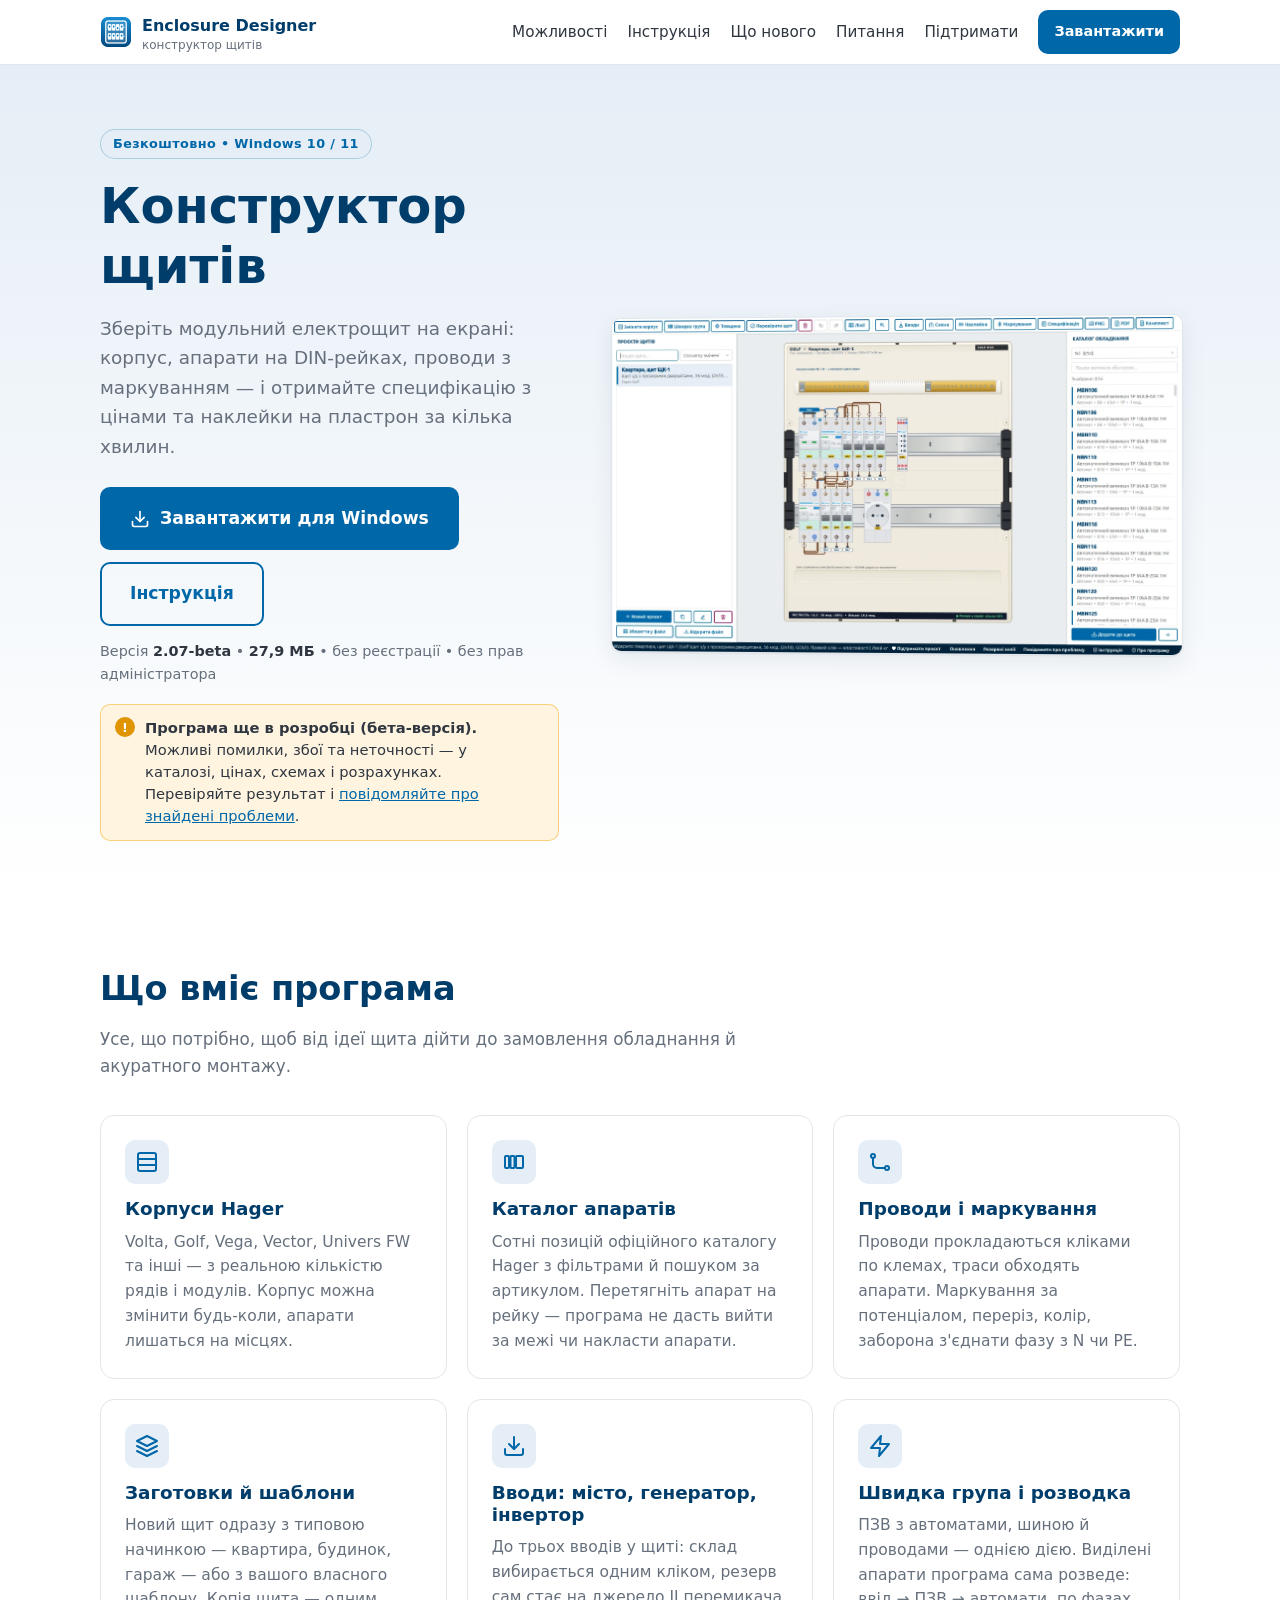
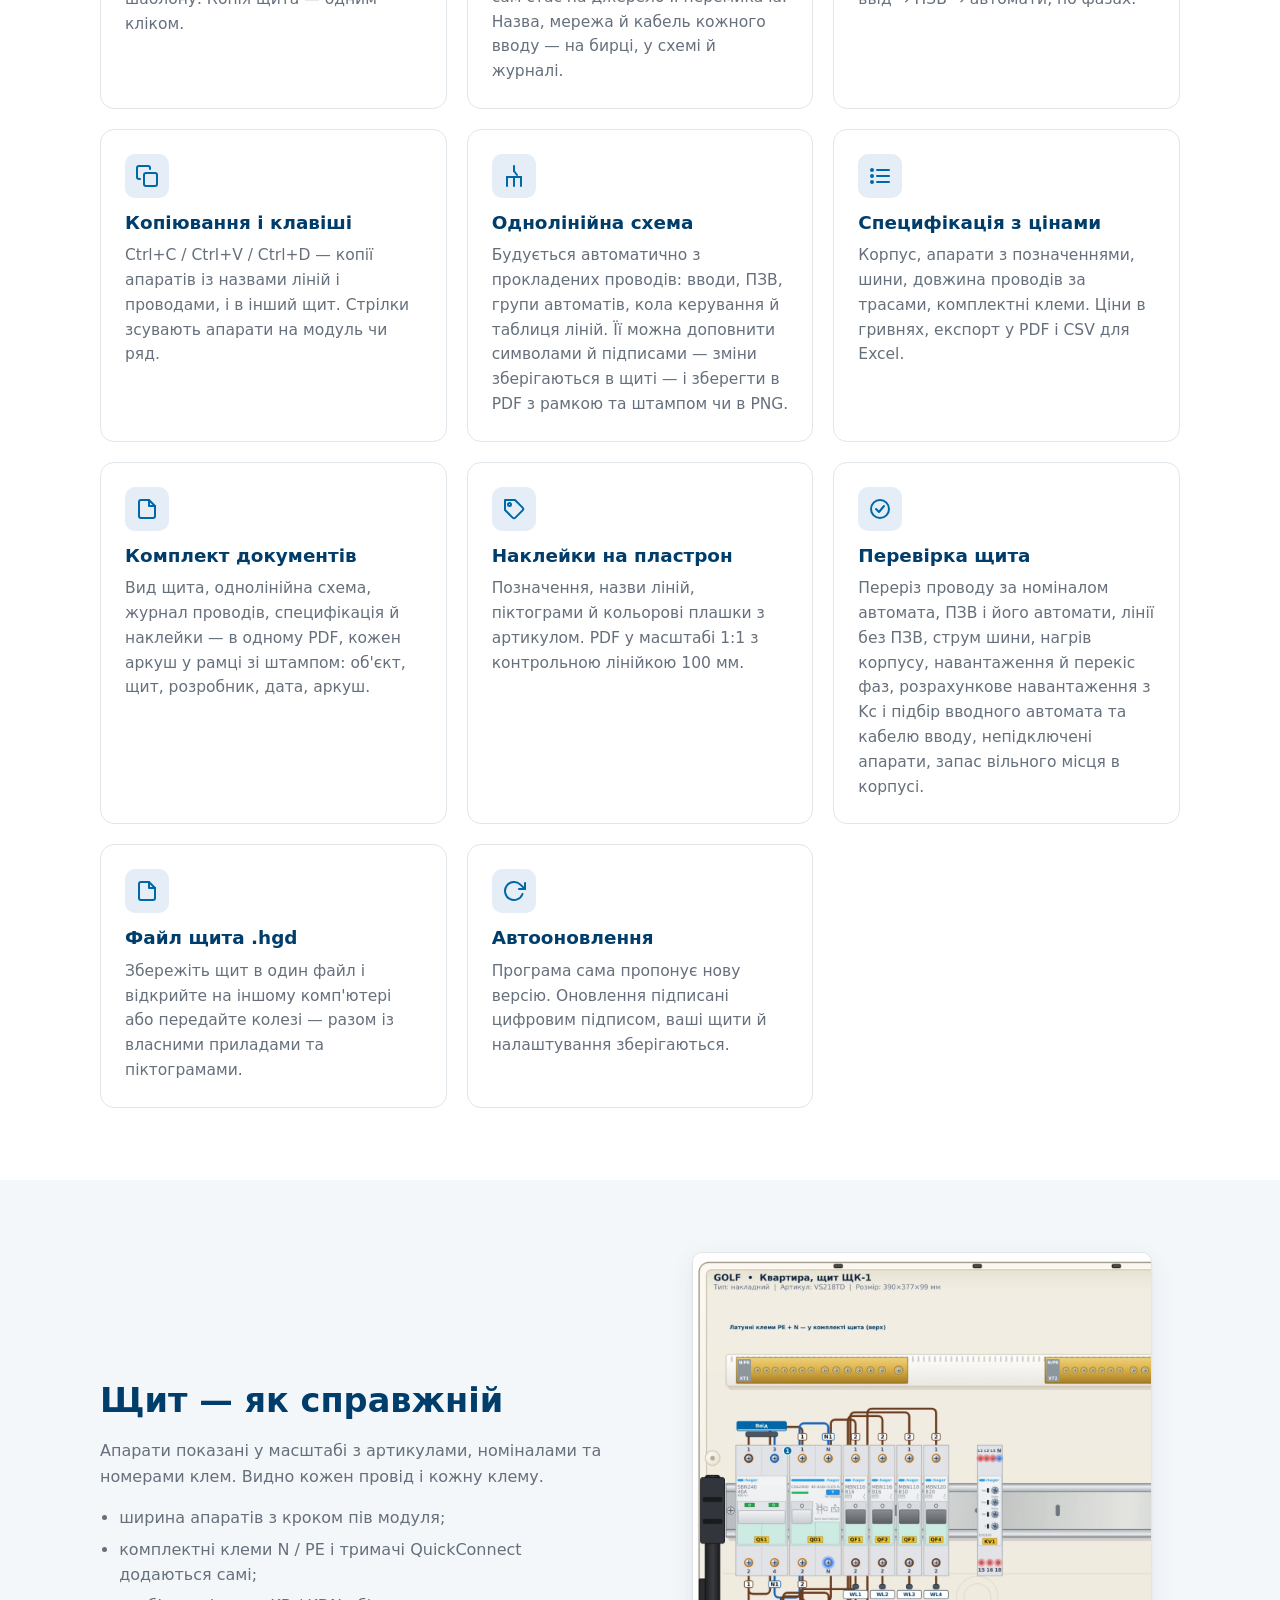
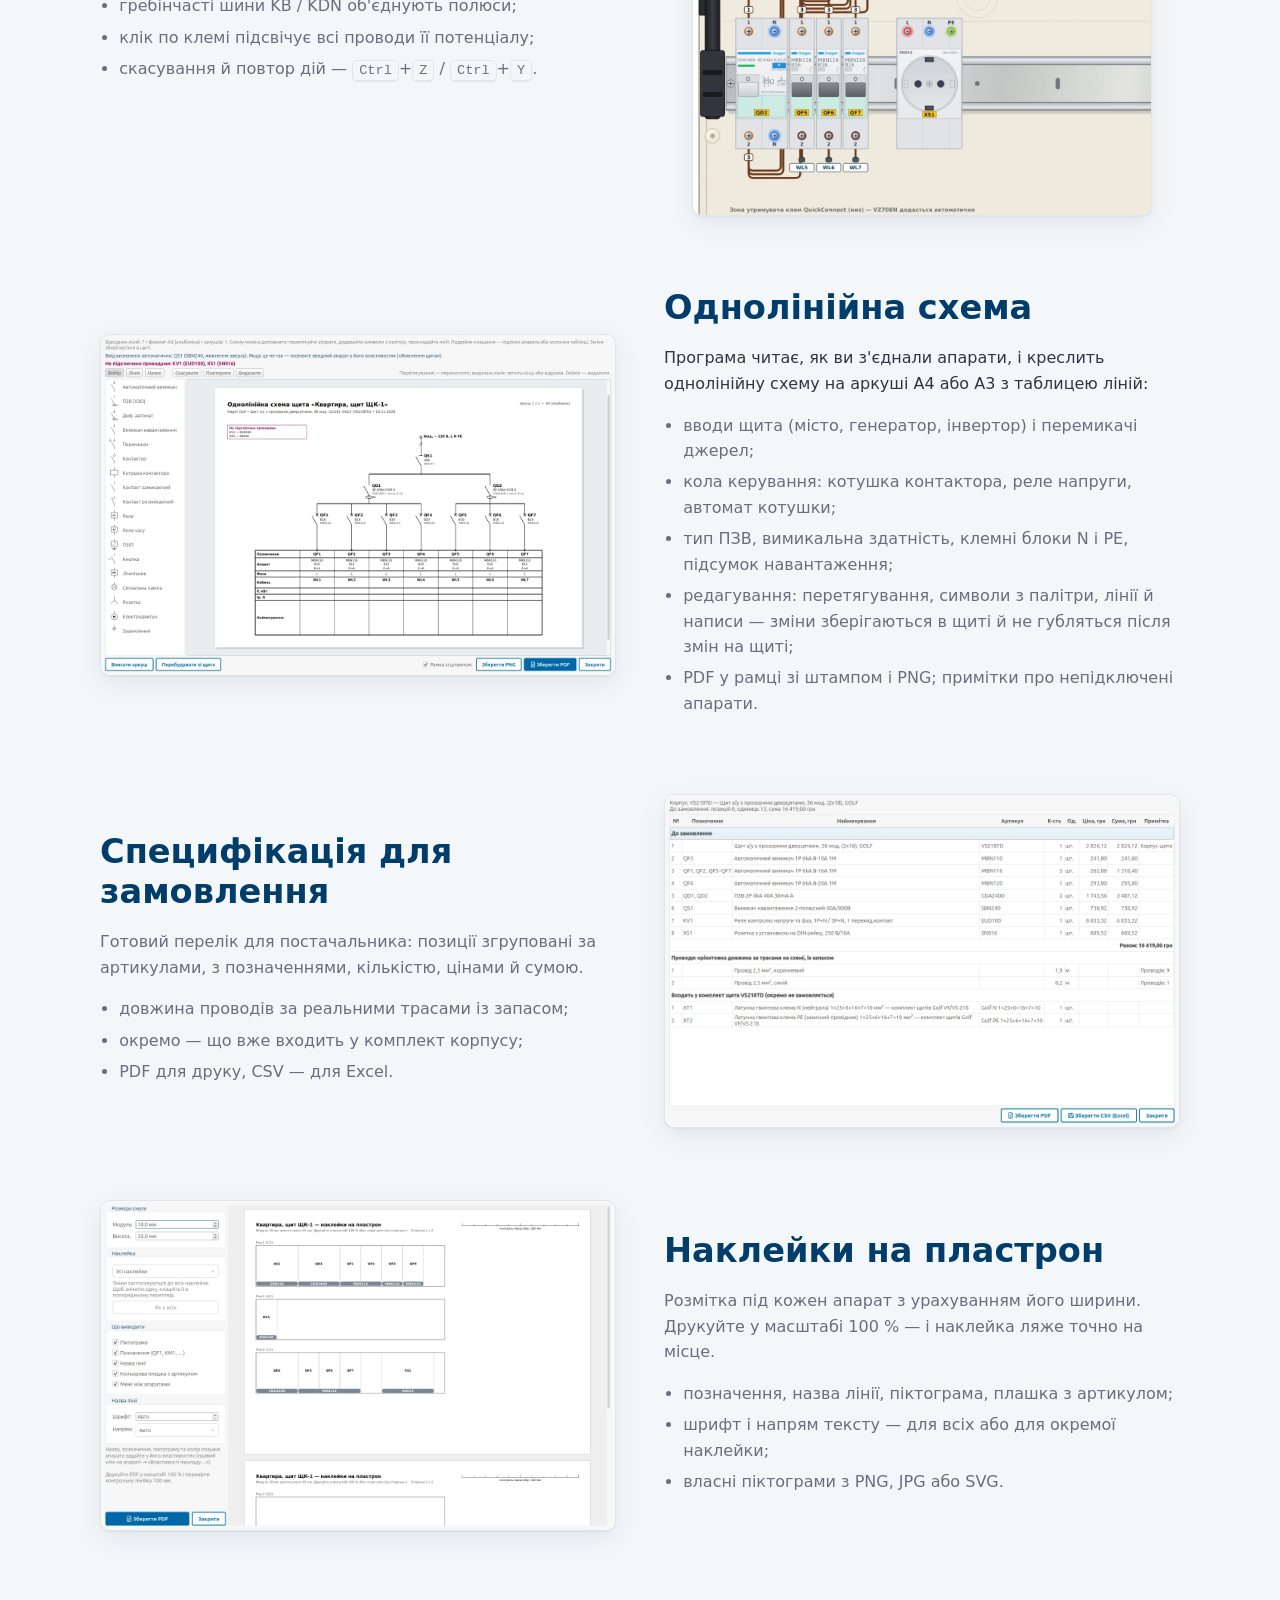
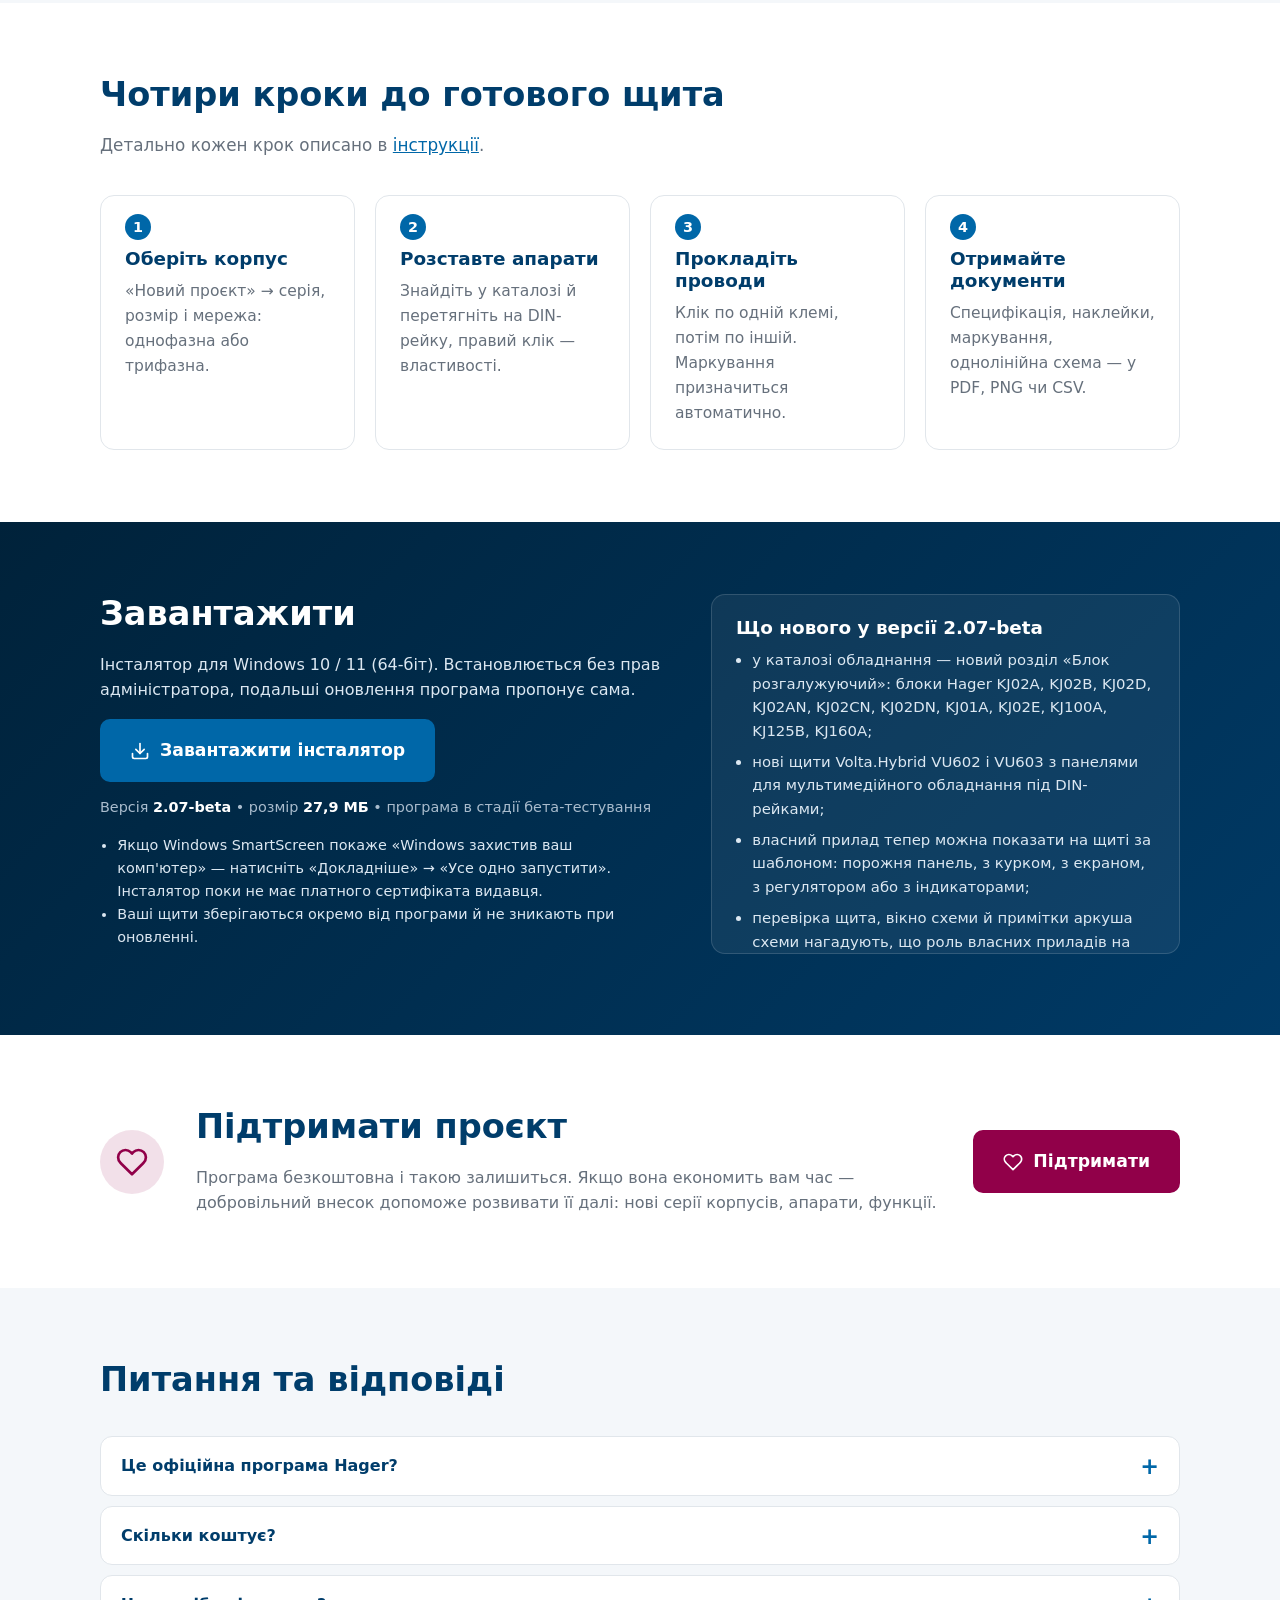
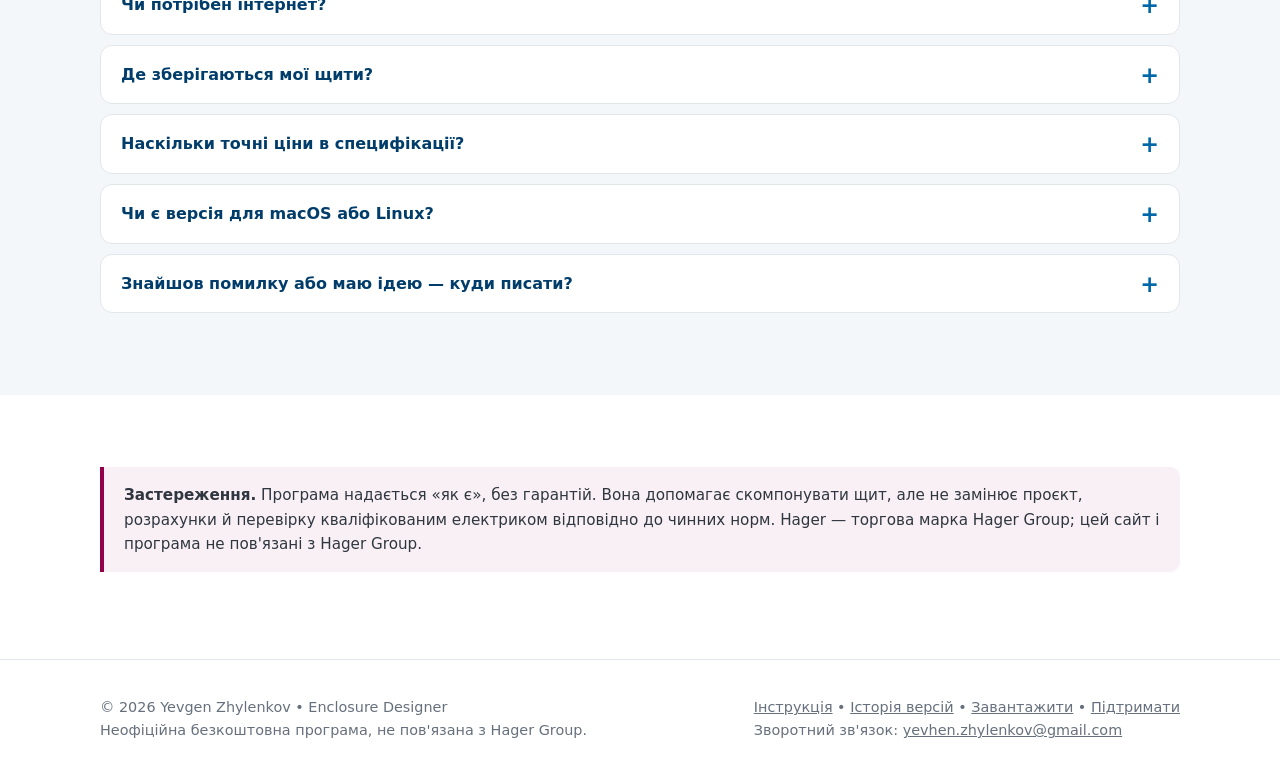
==== index.html @ b998a0c1 "Оновлення сайту" ====
<!DOCTYPE html>
<html lang="uk">
<head>
<meta charset="UTF-8">
<meta name="viewport" content="width=device-width, initial-scale=1">
<title>Enclosure Designer — безкоштовний конструктор електрощитів</title>
<meta name="description" content="Безкоштовна програма для Windows: компонування модульних щитів Hager, проводи з маркуванням, специфікація з цінами, наклейки на пластрон, однолінійна схема. Неофіційна, від інженера для інженерів.">
<link rel="canonical" href="https://yevgenzhylenkov.github.io/enclosure-designer-releases/">
<link rel="icon" href="favicon.ico" sizes="any">
<link rel="icon" type="image/png" href="assets/img/icon-64.png">
<link rel="apple-touch-icon" href="assets/img/icon-256.png">
<meta property="og:type" content="website">
<meta property="og:locale" content="uk_UA">
<meta property="og:title" content="Enclosure Designer — безкоштовний конструктор електрощитів">
<meta property="og:description" content="Безкоштовна програма для Windows: компонування модульних щитів Hager, проводи з маркуванням, специфікація з цінами, наклейки на пластрон, однолінійна схема. Неофіційна, від інженера для інженерів.">
<meta property="og:url" content="https://yevgenzhylenkov.github.io/enclosure-designer-releases/">
<meta property="og:image" content="https://yevgenzhylenkov.github.io/enclosure-designer-releases/assets/img/og.png">
<meta name="theme-color" content="#0067a8">
<link rel="stylesheet" href="assets/style.css?v=522d77db">
</head>
<body>
<header class="topbar">
  <div class="wrap">
    <a class="brand" href="./"><img src="assets/img/icon-64.png" width="32" height="32" alt="">
      <span>Enclosure Designer<small>конструктор щитів</small></span></a>
    <button class="menu-toggle" type="button" aria-label="Меню" aria-expanded="false"
      onclick="var n=document.getElementById('nav');n.classList.toggle('open');this.setAttribute('aria-expanded',n.classList.contains('open'))">☰</button>
    <nav class="nav" id="nav">
      <a href="#features">Можливості</a>
      <a href="guide/">Інструкція</a>
      <a href="changelog/">Що нового</a>
      <a href="#faq">Питання</a>
      <a href="#donate">Підтримати</a>
      <a class="btn small" href="#download">Завантажити</a>
    </nav>
  </div>
</header>
<main>
<section class="hero">
  <div class="wrap">
    <div>
      <div class="badge">Безкоштовно • Windows 10 / 11</div>
      <h1>Конструктор щитів</h1>
      <p class="lead">Зберіть модульний електрощит на екрані: корпус, апарати на DIN-рейках, проводи з маркуванням —
        і отримайте специфікацію з цінами та наклейки на пластрон за кілька хвилин.</p>
      <div class="cta">
        <a class="btn big" href="https://github.com/YevgenZhylenkov/enclosure-designer-releases/releases/download/v2.07-beta/EnclosureDesigner-Setup-2.07-beta.exe"><svg viewBox="0 0 24 24" fill="none" stroke="currentColor" stroke-width="2" stroke-linecap="round" stroke-linejoin="round" aria-hidden="true"><path d="M21 15v4a2 2 0 0 1-2 2H5a2 2 0 0 1-2-2v-4"/><polyline points="7 10 12 15 17 10"/><line x1="12" y1="15" x2="12" y2="3"/></svg>Завантажити для Windows</a>
        <a class="btn big ghost" href="guide/">Інструкція</a>
      </div>
      <p class="meta">
        Версія <b>2.07-beta</b>         • <b>27,9 МБ</b>        • без реєстрації • без прав адміністратора
      </p>
      <p class="beta"><b>Програма ще в розробці (бета-версія).</b> Можливі помилки, збої та неточності — у каталозі,
        цінах, схемах і розрахунках. Перевіряйте результат і <a href="mailto:yevhen.zhylenkov@gmail.com">повідомляйте про
        знайдені проблеми</a>.</p>
    </div>
    <div class="shot"><img src="assets/img/main.webp" width="1600" height="940"
      alt="Головне вікно програми: список щитів, щит Golf з апаратами та проводами, каталог Hager"></div>
  </div>
</section>

<section id="features">
  <div class="wrap">
    <div class="section-head">
      <h2>Що вміє програма</h2>
      <p>Усе, що потрібно, щоб від ідеї щита дійти до замовлення обладнання й акуратного монтажу.</p>
    </div>
    <div class="grid c3">
      <div class="card"><div class="ico"><svg viewBox="0 0 24 24" fill="none" stroke="currentColor" stroke-width="2" stroke-linecap="round" stroke-linejoin="round" aria-hidden="true"><rect x="3" y="3" width="18" height="18" rx="2"/><line x1="3" y1="9" x2="21" y2="9"/><line x1="3" y1="15" x2="21" y2="15"/></svg></div><h3>Корпуси Hager</h3>
        <p>Volta, Golf, Vega, Vector, Univers FW та інші — з реальною кількістю рядів і модулів. Корпус можна змінити будь-коли, апарати лишаться на місцях.</p></div>
      <div class="card"><div class="ico"><svg viewBox="0 0 24 24" fill="none" stroke="currentColor" stroke-width="2" stroke-linecap="round" stroke-linejoin="round" aria-hidden="true"><rect x="3" y="6" width="4" height="12" rx="1"/><rect x="8.5" y="6" width="4" height="12" rx="1"/><rect x="14" y="6" width="7" height="12" rx="1"/></svg></div><h3>Каталог апаратів</h3>
        <p>Сотні позицій офіційного каталогу Hager з фільтрами й пошуком за артикулом. Перетягніть апарат на рейку — програма не дасть вийти за межі чи накласти апарати.</p></div>
      <div class="card"><div class="ico"><svg viewBox="0 0 24 24" fill="none" stroke="currentColor" stroke-width="2" stroke-linecap="round" stroke-linejoin="round" aria-hidden="true"><circle cx="5" cy="6" r="2"/><circle cx="19" cy="18" r="2"/><path d="M5 8v6a4 4 0 0 0 4 4h8"/></svg></div><h3>Проводи і маркування</h3>
        <p>Проводи прокладаються кліками по клемах, траси обходять апарати. Маркування за потенціалом, переріз, колір, заборона з'єднати фазу з N чи PE.</p></div>
      <div class="card"><div class="ico"><svg viewBox="0 0 24 24" fill="none" stroke="currentColor" stroke-width="2" stroke-linecap="round" stroke-linejoin="round" aria-hidden="true"><polygon points="12 2 2 7 12 12 22 7 12 2"/><polyline points="2 17 12 22 22 17"/><polyline points="2 12 12 17 22 12"/></svg></div><h3>Заготовки й шаблони</h3>
        <p>Новий щит одразу з типовою начинкою — квартира, будинок, гараж — або з вашого власного шаблону. Копія щита — одним кліком.</p></div>
      <div class="card"><div class="ico"><svg viewBox="0 0 24 24" fill="none" stroke="currentColor" stroke-width="2" stroke-linecap="round" stroke-linejoin="round" aria-hidden="true"><path d="M21 15v4a2 2 0 0 1-2 2H5a2 2 0 0 1-2-2v-4"/><polyline points="7 10 12 15 17 10"/><line x1="12" y1="15" x2="12" y2="3"/></svg></div><h3>Вводи: місто, генератор, інвертор</h3>
        <p>До трьох вводів у щиті: склад вибирається одним кліком, резерв сам стає на джерело II перемикача. Назва, мережа й кабель кожного вводу — на бирці, у схемі й журналі.</p></div>
      <div class="card"><div class="ico"><svg viewBox="0 0 24 24" fill="none" stroke="currentColor" stroke-width="2" stroke-linecap="round" stroke-linejoin="round" aria-hidden="true"><polygon points="13 2 3 14 12 14 11 22 21 10 12 10 13 2"/></svg></div><h3>Швидка група і розводка</h3>
        <p>ПЗВ з автоматами, шиною й проводами — однією дією. Виділені апарати програма сама розведе: ввід → ПЗВ → автомати, по фазах.</p></div>
      <div class="card"><div class="ico"><svg viewBox="0 0 24 24" fill="none" stroke="currentColor" stroke-width="2" stroke-linecap="round" stroke-linejoin="round" aria-hidden="true"><rect x="9" y="9" width="13" height="13" rx="2"/><path d="M5 15H4a2 2 0 0 1-2-2V4a2 2 0 0 1 2-2h9a2 2 0 0 1 2 2v1"/></svg></div><h3>Копіювання і клавіші</h3>
        <p>Ctrl+C / Ctrl+V / Ctrl+D — копії апаратів із назвами ліній і проводами, і в інший щит. Стрілки зсувають апарати на модуль чи ряд.</p></div>
      <div class="card"><div class="ico"><svg viewBox="0 0 24 24" fill="none" stroke="currentColor" stroke-width="2" stroke-linecap="round" stroke-linejoin="round" aria-hidden="true"><line x1="12" y1="2" x2="12" y2="7"/><line x1="12" y1="7" x2="15" y2="11"/><path d="M5 13h14"/><line x1="5" y1="13" x2="5" y2="22"/><line x1="12" y1="13" x2="12" y2="22"/><line x1="19" y1="13" x2="19" y2="22"/></svg></div><h3>Однолінійна схема</h3>
        <p>Будується автоматично з прокладених проводів: вводи, ПЗВ, групи автоматів, кола керування й таблиця ліній. Її можна доповнити символами й підписами — зміни зберігаються в щиті — і зберегти в PDF з рамкою та штампом чи в PNG.</p></div>
      <div class="card"><div class="ico"><svg viewBox="0 0 24 24" fill="none" stroke="currentColor" stroke-width="2" stroke-linecap="round" stroke-linejoin="round" aria-hidden="true"><line x1="9" y1="6" x2="21" y2="6"/><line x1="9" y1="12" x2="21" y2="12"/><line x1="9" y1="18" x2="21" y2="18"/><circle cx="4" cy="6" r="1"/><circle cx="4" cy="12" r="1"/><circle cx="4" cy="18" r="1"/></svg></div><h3>Специфікація з цінами</h3>
        <p>Корпус, апарати з позначеннями, шини, довжина проводів за трасами, комплектні клеми. Ціни в гривнях, експорт у PDF і CSV для Excel.</p></div>
      <div class="card"><div class="ico"><svg viewBox="0 0 24 24" fill="none" stroke="currentColor" stroke-width="2" stroke-linecap="round" stroke-linejoin="round" aria-hidden="true"><path d="M14 3H6a2 2 0 0 0-2 2v14a2 2 0 0 0 2 2h12a2 2 0 0 0 2-2V9z"/><polyline points="14 3 14 9 20 9"/></svg></div><h3>Комплект документів</h3>
        <p>Вид щита, однолінійна схема, журнал проводів, специфікація й наклейки — в одному PDF, кожен аркуш у рамці зі штампом: об'єкт, щит, розробник, дата, аркуш.</p></div>
      <div class="card"><div class="ico"><svg viewBox="0 0 24 24" fill="none" stroke="currentColor" stroke-width="2" stroke-linecap="round" stroke-linejoin="round" aria-hidden="true"><path d="M20.6 13.4 13.4 20.6a2 2 0 0 1-2.8 0L3 13V3h10l7.6 7.6a2 2 0 0 1 0 2.8z"/><circle cx="7.5" cy="7.5" r="1.5"/></svg></div><h3>Наклейки на пластрон</h3>
        <p>Позначення, назви ліній, піктограми й кольорові плашки з артикулом. PDF у масштабі 1:1 з контрольною лінійкою 100 мм.</p></div>
      <div class="card"><div class="ico"><svg viewBox="0 0 24 24" fill="none" stroke="currentColor" stroke-width="2" stroke-linecap="round" stroke-linejoin="round" aria-hidden="true"><circle cx="12" cy="12" r="9"/><polyline points="8 12 11 15 16 9"/></svg></div><h3>Перевірка щита</h3>
        <p>Переріз проводу за номіналом автомата, ПЗВ і його автомати, лінії без ПЗВ, струм шини, нагрів корпусу, навантаження й перекіс фаз, розрахункове навантаження з Kс і підбір вводного автомата та кабелю вводу, непідключені апарати, запас вільного місця в корпусі.</p></div>
      <div class="card"><div class="ico"><svg viewBox="0 0 24 24" fill="none" stroke="currentColor" stroke-width="2" stroke-linecap="round" stroke-linejoin="round" aria-hidden="true"><path d="M14 3H6a2 2 0 0 0-2 2v14a2 2 0 0 0 2 2h12a2 2 0 0 0 2-2V9z"/><polyline points="14 3 14 9 20 9"/></svg></div><h3>Файл щита .hgd</h3>
        <p>Збережіть щит в один файл і відкрийте на іншому комп'ютері або передайте колезі — разом із власними приладами та піктограмами.</p></div>
      <div class="card"><div class="ico"><svg viewBox="0 0 24 24" fill="none" stroke="currentColor" stroke-width="2" stroke-linecap="round" stroke-linejoin="round" aria-hidden="true"><polyline points="23 4 23 10 17 10"/><path d="M20.5 15a9 9 0 1 1-2.1-9.4L23 10"/></svg></div><h3>Автооновлення</h3>
        <p>Програма сама пропонує нову версію. Оновлення підписані цифровим підписом, ваші щити й налаштування зберігаються.</p></div>
    </div>
  </div>
</section>

<section class="soft" id="screens">
  <div class="wrap">
    <div class="feature">
      <div class="text">
        <h2>Щит — як справжній</h2>
        <p class="muted">Апарати показані у масштабі з артикулами, номіналами та номерами клем. Видно кожен провід і кожну клему.</p>
        <ul>
          <li>ширина апаратів з кроком пів модуля;</li>
          <li>комплектні клеми N / PE і тримачі QuickConnect додаються самі;</li>
          <li>гребінчасті шини KB / KDN об'єднують полюси;</li>
          <li>клік по клемі підсвічує всі проводи її потенціалу;</li>
          <li>скасування й повтор дій — <kbd>Ctrl</kbd>+<kbd>Z</kbd> / <kbd>Ctrl</kbd>+<kbd>Y</kbd>.</li>
        </ul>
      </div>
      <div class="shot tall"><img src="assets/img/board.webp" width="1200" height="1474" loading="lazy"
        alt="Щит Golf на два ряди: вимикач навантаження, ПЗВ, автомати, реле напруги, розетка, проводи з маркуванням"></div>
    </div>
    <div class="feature flip">
      <div class="text">
        <h2>Однолінійна схема</h2>
        <p>Програма читає, як ви з'єднали апарати, і креслить однолінійну схему на аркуші A4 або A3 з таблицею ліній:</p>
        <ul>
          <li>вводи щита (місто, генератор, інвертор) і перемикачі джерел;</li>
          <li>кола керування: котушка контактора, реле напруги, автомат котушки;</li>
          <li>тип ПЗВ, вимикальна здатність, клемні блоки N і PE, підсумок навантаження;</li>
          <li>редагування: перетягування, символи з палітри, лінії й написи — зміни зберігаються в щиті й не губляться після змін на щиті;</li>
          <li>PDF у рамці зі штампом і PNG; примітки про непідключені апарати.</li>
        </ul>
      </div>
      <div class="shot"><img src="assets/img/scheme.webp" width="1360" height="900" loading="lazy"
        alt="Вікно однолінійної схеми з палітрою символів і таблицею відхідних ліній"></div>
    </div>
    <div class="feature">
      <div class="text">
        <h2>Специфікація для замовлення</h2>
        <p class="muted">Готовий перелік для постачальника: позиції згруповані за артикулами, з позначеннями, кількістю, цінами й сумою.</p>
        <ul>
          <li>довжина проводів за реальними трасами із запасом;</li>
          <li>окремо — що вже входить у комплект корпусу;</li>
          <li>PDF для друку, CSV — для Excel.</li>
        </ul>
      </div>
      <div class="shot"><img src="assets/img/spec.webp" width="1240" height="800" loading="lazy"
        alt="Специфікація щита: корпус, автомати, ПЗВ, реле, розетка, проводи, сума в гривнях"></div>
    </div>
    <div class="feature flip">
      <div class="text">
        <h2>Наклейки на пластрон</h2>
        <p class="muted">Розмітка під кожен апарат з урахуванням його ширини. Друкуйте у масштабі 100 % — і наклейка ляже точно на місце.</p>
        <ul>
          <li>позначення, назва лінії, піктограма, плашка з артикулом;</li>
          <li>шрифт і напрям тексту — для всіх або для окремої наклейки;</li>
          <li>власні піктограми з PNG, JPG або SVG.</li>
        </ul>
      </div>
      <div class="shot"><img src="assets/img/labels.webp" width="1280" height="820" loading="lazy"
        alt="Налаштування наклейок і попередній перегляд аркуша з наклейками для кожного ряду"></div>
    </div>
  </div>
</section>

<section id="how">
  <div class="wrap">
    <div class="section-head">
      <h2>Чотири кроки до готового щита</h2>
      <p>Детально кожен крок описано в <a href="guide/">інструкції</a>.</p>
    </div>
    <div class="steps">
      <div class="card"><h3>Оберіть корпус</h3><p>«Новий проєкт» → серія, розмір і мережа: однофазна або трифазна.</p></div>
      <div class="card"><h3>Розставте апарати</h3><p>Знайдіть у каталозі й перетягніть на DIN-рейку, правий клік — властивості.</p></div>
      <div class="card"><h3>Прокладіть проводи</h3><p>Клік по одній клемі, потім по іншій. Маркування призначиться автоматично.</p></div>
      <div class="card"><h3>Отримайте документи</h3><p>Специфікація, наклейки, маркування, однолінійна схема — у PDF, PNG чи CSV.</p></div>
    </div>
  </div>
</section>

<section class="download" id="download">
  <div class="wrap">
    <div>
      <h2>Завантажити</h2>
      <p>Інсталятор для Windows 10 / 11 (64-біт). Встановлюється без прав адміністратора, подальші оновлення програма
        пропонує сама.</p>
      <div class="cta">
        <a class="btn big" href="https://github.com/YevgenZhylenkov/enclosure-designer-releases/releases/download/v2.07-beta/EnclosureDesigner-Setup-2.07-beta.exe"><svg viewBox="0 0 24 24" fill="none" stroke="currentColor" stroke-width="2" stroke-linecap="round" stroke-linejoin="round" aria-hidden="true"><path d="M21 15v4a2 2 0 0 1-2 2H5a2 2 0 0 1-2-2v-4"/><polyline points="7 10 12 15 17 10"/><line x1="12" y1="15" x2="12" y2="3"/></svg>Завантажити інсталятор</a>
      </div>
      <p class="meta">
        Версія <b>2.07-beta</b>         • розмір <b>27,9 МБ</b>        • програма в стадії бета-тестування
      </p>
      <ul class="small">
        <li>Якщо Windows SmartScreen покаже «Windows захистив ваш комп'ютер» — натисніть «Докладніше» → «Усе одно запустити».
          Інсталятор поки не має платного сертифіката видавця.</li>
        <li>Ваші щити зберігаються окремо від програми й не зникають при оновленні.</li>
      </ul>
    </div>
        <div class="notes">
      <h3>Що нового у версії 2.07-beta</h3>
      <ul><li>у каталозі обладнання — новий розділ «Блок розгалужуючий»: блоки Hager KJ02A, KJ02B, KJ02D, KJ02AN, KJ02CN, KJ02DN, KJ01A, KJ02E, KJ100A, KJ125B, KJ160A;</li><li>нові щити Volta.Hybrid VU602 і VU603 з панелями для мультимедійного обладнання під DIN-рейками;</li><li>власний прилад тепер можна показати на щиті за шаблоном: порожня панель, з курком, з екраном, з регулятором або з індикаторами;</li><li>перевірка щита, вікно схеми й примітки аркуша схеми нагадують, що роль власних приладів на схемі визначено неточно, — їх варто перевірити вручну.</li></ul>      <p class="small" style="margin:1em 0 0"><a href="changelog/" style="color:#8cc8f0">Уся історія версій →</a></p>
    </div>
      </div>
</section>

<section class="donate" id="donate">
  <div class="wrap">
    <div class="heart"><svg viewBox="0 0 24 24" fill="none" stroke="currentColor" stroke-width="2" stroke-linecap="round" stroke-linejoin="round" aria-hidden="true"><path d="M20.8 4.6a5.5 5.5 0 0 0-7.8 0L12 5.7l-1-1.1a5.5 5.5 0 0 0-7.8 7.8l1 1.1L12 21.2l7.8-7.7 1-1.1a5.5 5.5 0 0 0 0-7.8z"/></svg></div>
    <div>
      <h2>Підтримати проєкт</h2>
      <p class="muted" style="margin:0">Програма безкоштовна і такою залишиться. Якщо вона економить вам час — добровільний
        внесок допоможе розвивати її далі: нові серії корпусів, апарати, функції.</p>
    </div>
    <a class="btn big berry" href="https://donatello.to/enclosure_designer" target="_blank" rel="noopener"><svg viewBox="0 0 24 24" fill="none" stroke="currentColor" stroke-width="2" stroke-linecap="round" stroke-linejoin="round" aria-hidden="true"><path d="M20.8 4.6a5.5 5.5 0 0 0-7.8 0L12 5.7l-1-1.1a5.5 5.5 0 0 0-7.8 7.8l1 1.1L12 21.2l7.8-7.7 1-1.1a5.5 5.5 0 0 0 0-7.8z"/></svg>Підтримати</a>
  </div>
</section>

<section class="soft" id="faq">
  <div class="wrap">
    <div class="section-head"><h2>Питання та відповіді</h2></div>
    <details><summary>Це офіційна програма Hager?</summary><div>Ні. Програму створив незалежний розробник; вона не є продуктом
      Hager Group і не підтримується нею. Назви й артикули обладнання використано лише для зручності підбору.</div></details>
    <details><summary>Скільки коштує?</summary><div>Нічого. Програма безкоштовна, без реклами й обмежень. За бажанням можна
      <a href="https://donatello.to/enclosure_designer" target="_blank" rel="noopener">підтримати розробку</a>.</div></details>
    <details><summary>Чи потрібен інтернет?</summary><div>Ні, програма працює повністю офлайн. Інтернет потрібен лише для
      перевірки оновлень (при кожному запуску) — якщо його немає, програма просто пропустить перевірку.</div></details>
    <details><summary>Де зберігаються мої щити?</summary><div>У базі на вашому комп'ютері: папка
      <code>%USERPROFILE%\.enclosure_designer</code>. Програма щодня й перед кожним оновленням робить резервну копію бази,
      повернутися до неї — кнопка «Резервні копії» → «Відновити базу з копії…». Щоб перенести щит на інший комп'ютер — «Зберегти у файл» (.hgd).</div></details>
    <details><summary>Наскільки точні ціни в специфікації?</summary><div>Ціни взято з каталогу на момент виходу версії —
      це орієнтир. Перед замовленням уточнюйте актуальні ціни в постачальника.</div></details>
    <details><summary>Чи є версія для macOS або Linux?</summary><div>Поки лише Windows 10 / 11.</div></details>
    <details><summary>Знайшов помилку або маю ідею — куди писати?</summary><div>На
      <a href="mailto:yevhen.zhylenkov@gmail.com">yevhen.zhylenkov@gmail.com</a>. Добре, якщо до листа додасте файл щита .hgd і знімок
      екрана. При збоях програма сама пише журнал <code>crash.log</code> у папку «Документи\Enclosure Designer» — його теж варто додати.</div></details>
  </div>
</section>

<section>
  <div class="wrap">
    <p class="notice"><b>Застереження.</b> Програма надається «як є», без гарантій. Вона допомагає скомпонувати щит, але не
      замінює проєкт, розрахунки й перевірку кваліфікованим електриком відповідно до чинних норм. Hager — торгова марка
      Hager Group; цей сайт і програма не пов'язані з Hager Group.</p>
  </div>
</section>
</main>
<footer>
  <div class="wrap">
    <div>© 2026 Yevgen Zhylenkov • Enclosure Designer<br>
      Неофіційна безкоштовна програма, не пов'язана з Hager Group.</div>
    <div>
      <a href="guide/">Інструкція</a> •
      <a href="changelog/">Історія версій</a> •
      <a href="https://github.com/YevgenZhylenkov/enclosure-designer-releases/releases/download/v2.07-beta/EnclosureDesigner-Setup-2.07-beta.exe">Завантажити</a> •
      <a href="https://donatello.to/enclosure_designer" target="_blank" rel="noopener">Підтримати</a><br>
      Зворотний зв'язок: <a href="mailto:yevhen.zhylenkov@gmail.com">yevhen.zhylenkov@gmail.com</a>
    </div>
  </div>
</footer>
</body>
</html>
---- assets/style.css ----
/* Сайт designer.hager-service.com.ua — спільні стилі лендингу та інструкції */
:root {
  --blue: #0067a8;
  --blue-dark: #00609c;
  --navy: #003d6b;
  --navy-dark: #00223a;
  --berry: #910049;
  --text: #2f3640;
  --muted: #66707c;
  --bg: #ffffff;
  --bg-soft: #f4f7fa;
  --tint: #e5eef6;
  --border: #e1e6eb;
  --card: #ffffff;
  --shadow: 0 1px 2px rgba(0, 40, 65, .06), 0 8px 24px rgba(0, 40, 65, .08);
  --radius: 14px;
  --wrap: 1120px;
}
@media (prefers-color-scheme: dark) {
  :root {
    --text: #e3e8ee;
    --muted: #9aa6b2;
    --bg: #0d1620;
    --bg-soft: #121e2a;
    --tint: #10304a;
    --border: #233344;
    --card: #152230;
    --navy: #8cc8f0;
    --shadow: 0 1px 2px rgba(0, 0, 0, .3), 0 8px 24px rgba(0, 0, 0, .3);
  }
}

* { box-sizing: border-box; }
html { scroll-behavior: smooth; -webkit-text-size-adjust: 100%; }
body {
  margin: 0;
  font: 16px/1.6 "Segoe UI", system-ui, -apple-system, Roboto, "Helvetica Neue", Arial, sans-serif;
  color: var(--text);
  background: var(--bg);
}
img { max-width: 100%; height: auto; display: block; }
a { color: var(--blue); }
a:hover { color: var(--blue-dark); }
h1, h2, h3 { color: var(--navy); line-height: 1.2; margin: 0 0 .5em; }
h2 { font-size: clamp(1.6rem, 3vw, 2.1rem); }
h3 { font-size: 1.15rem; }
p { margin: 0 0 1em; }
.wrap { max-width: var(--wrap); margin: 0 auto; padding: 0 20px; }
.muted { color: var(--muted); }
.small { font-size: .9rem; }
section { padding: 72px 0; }
section.soft { background: var(--bg-soft); }
.section-head { max-width: 720px; margin-bottom: 36px; }
.section-head p { color: var(--muted); font-size: 1.05rem; }

/* Шапка */
.topbar {
  position: sticky; top: 0; z-index: 10;
  background: color-mix(in srgb, var(--bg) 92%, transparent);
  backdrop-filter: blur(8px);
  border-bottom: 1px solid var(--border);
}
.topbar .wrap { display: flex; align-items: center; gap: 24px; height: 64px; }
.brand { display: flex; align-items: center; gap: 10px; text-decoration: none; color: var(--navy); font-weight: 700; }
.brand img { width: 32px; height: 32px; border-radius: 7px; }
.brand span small { display: block; font-weight: 400; font-size: .75rem; color: var(--muted); line-height: 1; }
.nav { display: flex; gap: 20px; margin-left: auto; align-items: center; }
.nav a { color: var(--text); text-decoration: none; font-size: .95rem; }
.nav a:hover { color: var(--blue); }
.nav .btn { color: #fff; }
.menu-toggle { display: none; margin-left: auto; background: none; border: 1px solid var(--border); border-radius: 8px; padding: 6px 10px; color: var(--text); font-size: 1rem; }

/* Кнопки */
.btn {
  display: inline-flex; align-items: center; justify-content: center; gap: 10px;
  padding: 12px 22px; border-radius: 10px; font-weight: 600; text-decoration: none;
  background: var(--blue); color: #fff; border: 2px solid var(--blue);
  transition: background .15s, transform .1s;
}
.btn:hover { background: var(--blue-dark); border-color: var(--blue-dark); color: #fff; }
.btn:active { transform: scale(.98); }
.btn.big { padding: 16px 28px; font-size: 1.08rem; }
.btn.small { padding: 8px 14px; font-size: .9rem; }
.btn.ghost { background: transparent; color: var(--blue); }
.btn.ghost:hover { background: var(--tint); color: var(--blue); }
.btn.berry { background: var(--berry); border-color: var(--berry); }
.btn.berry:hover { background: #74003a; border-color: #74003a; }
.btn svg { width: 20px; height: 20px; flex: none; }

/* Перший екран */
.hero { padding: 64px 0 56px; background: linear-gradient(180deg, var(--tint), var(--bg)); }
.hero .wrap { display: grid; grid-template-columns: 1fr 1.25fr; gap: 48px; align-items: center; }
.hero h1 { font-size: clamp(2rem, 4.4vw, 3.1rem); margin-bottom: .35em; }
.hero .lead { font-size: 1.15rem; color: var(--muted); margin-bottom: 1.4em; }
.badge { display: inline-block; font-size: .8rem; font-weight: 600; letter-spacing: .03em; color: var(--blue); background: var(--tint); border: 1px solid color-mix(in srgb, var(--blue) 25%, transparent); padding: 4px 12px; border-radius: 99px; margin-bottom: 18px; }
.cta { display: flex; flex-wrap: wrap; gap: 12px; margin-bottom: 14px; }
.meta { font-size: .9rem; color: var(--muted); }
.meta b { color: var(--text); }
.shot { border-radius: 10px; overflow: hidden; box-shadow: var(--shadow); border: 1px solid var(--border); background: #fff; }
.hero .shot { transform: perspective(1600px) rotateY(-4deg); }

/* Можливості */
.grid { display: grid; gap: 20px; }
.grid.c3 { grid-template-columns: repeat(3, 1fr); }
.grid.c2 { grid-template-columns: repeat(2, 1fr); }
.card { background: var(--card); border: 1px solid var(--border); border-radius: var(--radius); padding: 24px; }
.card .ico { width: 44px; height: 44px; border-radius: 10px; background: var(--tint); color: var(--blue); display: grid; place-items: center; margin-bottom: 14px; }
.card .ico svg { width: 24px; height: 24px; }
.card p { color: var(--muted); margin: 0; font-size: .97rem; }

/* Галерея */
.feature { display: grid; grid-template-columns: 1fr 1fr; gap: 48px; align-items: center; margin-bottom: 72px; }
.feature:last-child { margin-bottom: 0; }
.feature.flip .text { order: 2; }
.feature ul { padding-left: 1.2em; margin: 0; color: var(--muted); }
.feature li { margin-bottom: .35em; }
.feature .shot.tall { max-width: 460px; margin: 0 auto; }

/* Кроки */
.steps { counter-reset: step; display: grid; grid-template-columns: repeat(4, 1fr); gap: 20px; }
.steps .card { position: relative; padding-top: 52px; }
.steps .card::before { counter-increment: step; content: counter(step); position: absolute; top: 18px; left: 24px; width: 26px; height: 26px; border-radius: 50%; background: var(--blue); color: #fff; font-weight: 700; font-size: .9rem; display: grid; place-items: center; }

/* Завантаження */
.download { background: linear-gradient(135deg, var(--navy-dark), #003a66); color: #dce8f2; }
.download h2 { color: #fff; }
.download .wrap { display: grid; grid-template-columns: 1.2fr 1fr; gap: 48px; align-items: start; }
.download .meta { color: #a9bccd; }
.download .meta b { color: #fff; }
.download ul { padding-left: 1.2em; }
.notes { background: rgba(255, 255, 255, .06); border: 1px solid rgba(255, 255, 255, .14); border-radius: var(--radius); padding: 22px 24px; max-height: 360px; overflow: auto; font-size: .93rem; }
.notes h3 { color: #fff; }
.notes ul { margin: 0; padding-left: 1.1em; }
.notes li { margin-bottom: .45em; }

/* Підтримка */
.donate .wrap { display: grid; grid-template-columns: auto 1fr auto; gap: 32px; align-items: center; }
.heart { width: 64px; height: 64px; border-radius: 50%; background: color-mix(in srgb, var(--berry) 12%, transparent); color: var(--berry); display: grid; place-items: center; }
.heart svg { width: 32px; height: 32px; }

/* Питання */
details { background: var(--card); border: 1px solid var(--border); border-radius: 12px; padding: 0 20px; margin-bottom: 10px; }
summary { cursor: pointer; padding: 16px 0; font-weight: 600; color: var(--navy); list-style: none; position: relative; padding-right: 28px; }
summary::-webkit-details-marker { display: none; }
summary::after { content: "+"; position: absolute; right: 0; top: 12px; font-size: 1.4rem; color: var(--blue); }
details[open] summary::after { content: "–"; }
details > div { padding-bottom: 16px; color: var(--muted); }

/* Попередження про бета-версію */
.beta {
  margin: 18px 0 0; padding: 12px 16px 12px 44px; position: relative;
  font-size: .92rem; line-height: 1.5; color: var(--text);
  background: color-mix(in srgb, #f5a400 12%, var(--bg));
  border: 1px solid color-mix(in srgb, #f5a400 45%, transparent); border-radius: 10px;
}
.beta::before { content: "!"; position: absolute; left: 14px; top: 12px; width: 20px; height: 20px; border-radius: 50%;
  background: #e09400; color: #fff; font-weight: 700; font-size: .8rem; display: grid; place-items: center; }
.beta b { color: var(--text); }

/* Застереження */
.notice { border-left: 4px solid var(--berry); background: color-mix(in srgb, var(--berry) 6%, var(--bg)); padding: 16px 20px; border-radius: 0 10px 10px 0; font-size: .95rem; }

/* Підвал */
footer { border-top: 1px solid var(--border); padding: 36px 0; font-size: .9rem; color: var(--muted); }
footer .wrap { display: flex; flex-wrap: wrap; gap: 16px 40px; justify-content: space-between; }
footer a { color: var(--muted); }

/* Інструкція */
.doc { display: grid; grid-template-columns: 240px 1fr; gap: 48px; padding: 40px 20px 72px; }
.toc { position: sticky; top: 88px; align-self: start; font-size: .93rem; max-height: calc(100vh - 110px); overflow: auto; }
.toc strong { display: block; color: var(--navy); margin-bottom: 8px; }
.toc ol { padding-left: 2em; margin: 0; }   /* двозначні номери (10.–18.) не обрізаються прокруткою блока */
.toc li { margin-bottom: 6px; }
.toc a { color: var(--text); text-decoration: none; }
.toc a:hover { color: var(--blue); }
.article { min-width: 0; }
.article h1 { font-size: clamp(1.8rem, 3.5vw, 2.4rem); }
.article h2 { font-size: 1.5rem; margin-top: 2.2em; padding-top: 12px; scroll-margin-top: 80px; }
.article h3 { margin-top: 1.5em; }
.article ol, .article ul { padding-left: 1.4em; }
.article li { margin-bottom: .4em; }
.article .shot { margin: 20px 0 8px; }
.article figure { margin: 0 0 24px; }
.article figcaption { font-size: .85rem; color: var(--muted); }
.tip { background: var(--tint); border-radius: 10px; padding: 14px 18px; margin: 16px 0; font-size: .95rem; }
.tip b:first-child { color: var(--blue); }
kbd { font: .85em/1 ui-monospace, Consolas, monospace; background: var(--bg-soft); border: 1px solid var(--border); border-bottom-width: 2px; border-radius: 5px; padding: 2px 6px; }
table { border-collapse: collapse; width: 100%; font-size: .95rem; margin: 12px 0 20px; }
th, td { text-align: left; padding: 9px 12px; border-bottom: 1px solid var(--border); vertical-align: top; }
th { color: var(--navy); background: var(--bg-soft); }
.table-scroll { overflow-x: auto; }

/* Адаптивність */
@media (max-width: 960px) {
  .hero .wrap, .feature, .download .wrap, .doc { grid-template-columns: 1fr; }
  .hero .shot { transform: none; }
  .feature.flip .text { order: 0; }
  .grid.c3, .steps { grid-template-columns: repeat(2, 1fr); }
  .donate .wrap { grid-template-columns: 1fr; text-align: center; justify-items: center; }
  .toc { position: static; max-height: none; border: 1px solid var(--border); border-radius: 12px; padding: 16px 20px; }
}
@media (max-width: 720px) {
  section { padding: 52px 0; }
  .grid.c3, .grid.c2, .steps { grid-template-columns: 1fr; }
  .menu-toggle { display: block; }
  .nav { display: none; position: absolute; top: 64px; left: 0; right: 0; flex-direction: column; align-items: stretch; gap: 0; background: var(--bg); border-bottom: 1px solid var(--border); padding: 8px 20px 16px; }
  .nav.open { display: flex; }
  .nav a { padding: 10px 0; }
  .wrap { padding: 0 16px; }
}

/* Історія версій */
.changelog { max-width: 820px; padding-top: 40px; padding-bottom: 72px; }
.changelog h1 { font-size: clamp(1.8rem, 3.5vw, 2.4rem); }
.release { padding: 28px 0 8px; border-bottom: 1px solid var(--border); }
.release h2 { font-size: 1.35rem; margin-bottom: .1em; display: flex; align-items: center; gap: 12px; }
.release h2 .badge { margin: 0; }
.release ul { padding-left: 1.3em; }
.release li { margin-bottom: .4em; }
.changelog > p:last-child { margin-top: 32px; }

/* Позначка «у розробці» для недоробленої функції */
.wip { display: inline-block; vertical-align: middle; margin-left: 6px; padding: 2px 10px; border-radius: 99px;
  font-size: .72rem; font-weight: 700; letter-spacing: .02em; text-transform: uppercase; line-height: 1.6;
  color: #8a5300; background: color-mix(in srgb, #f5a400 18%, var(--bg)); border: 1px solid color-mix(in srgb, #f5a400 55%, transparent); }
@media (prefers-color-scheme: dark) { .wip { color: #ffc861; } }
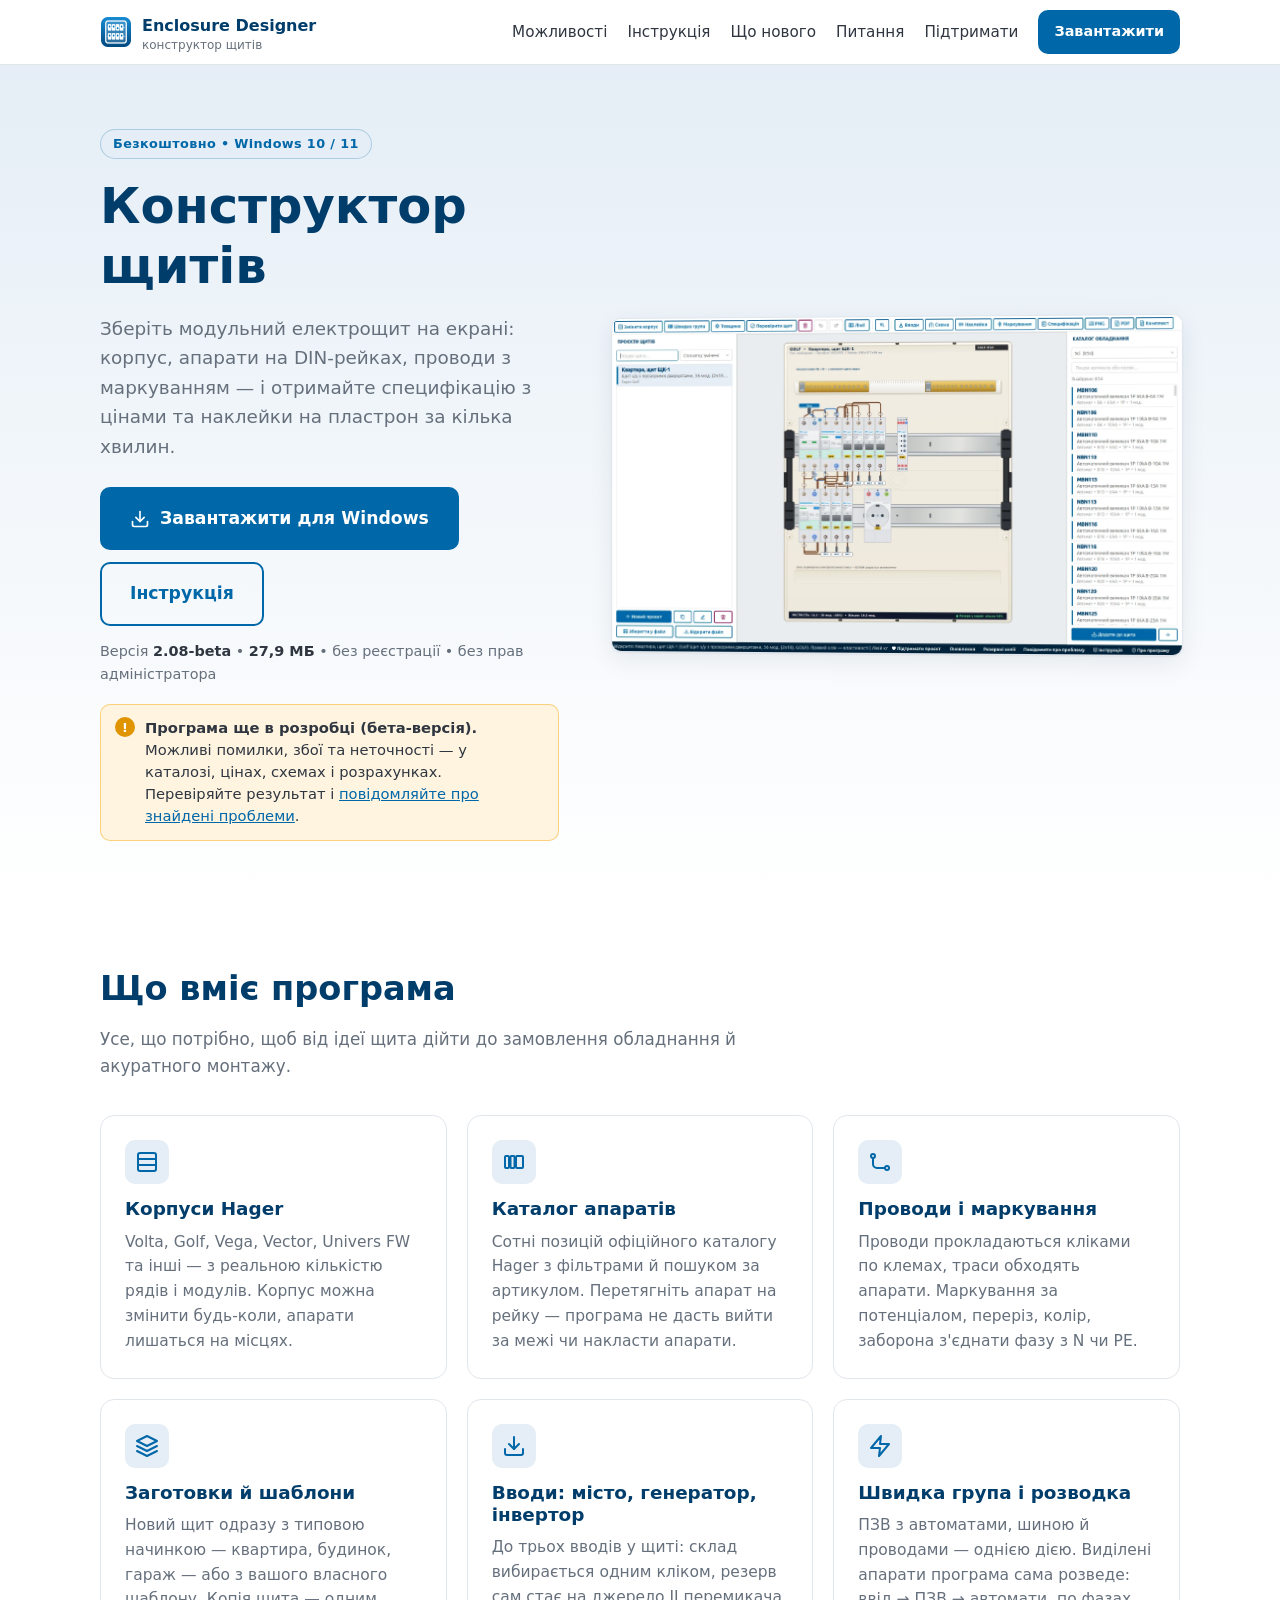
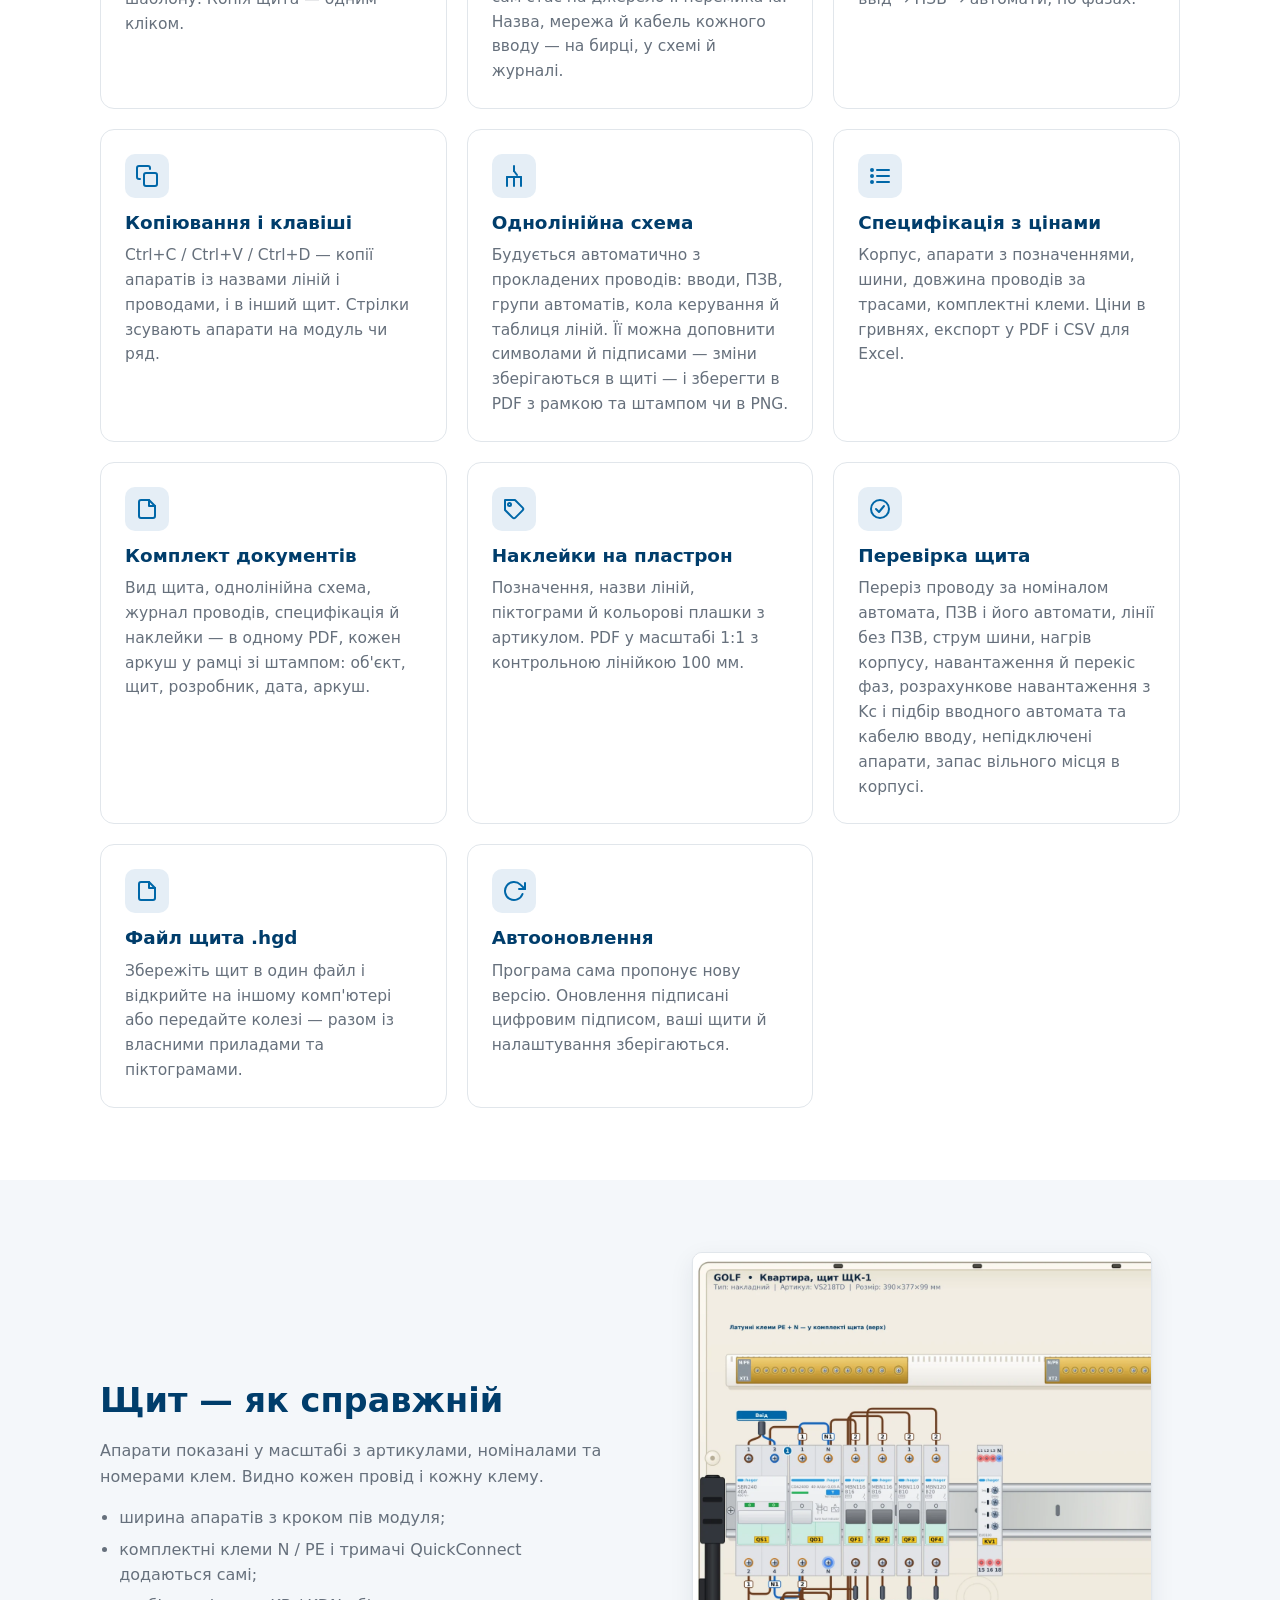
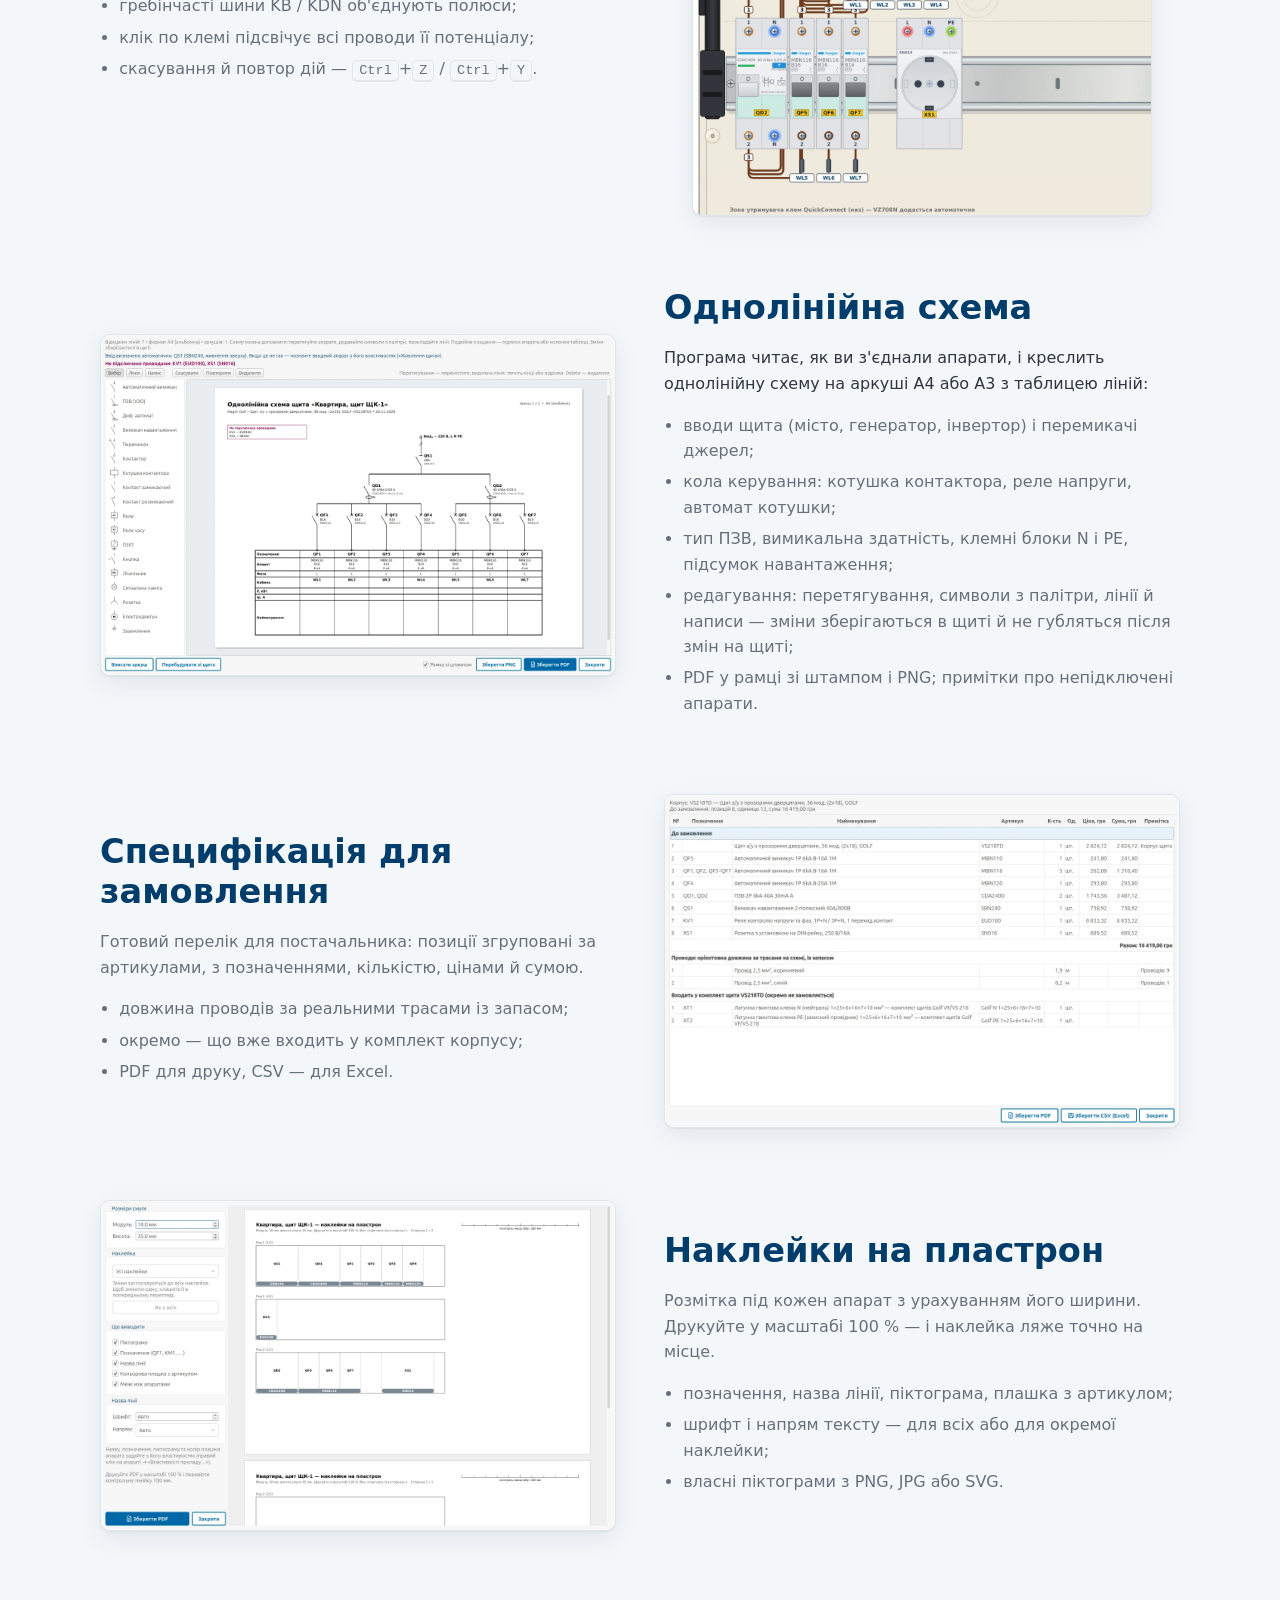
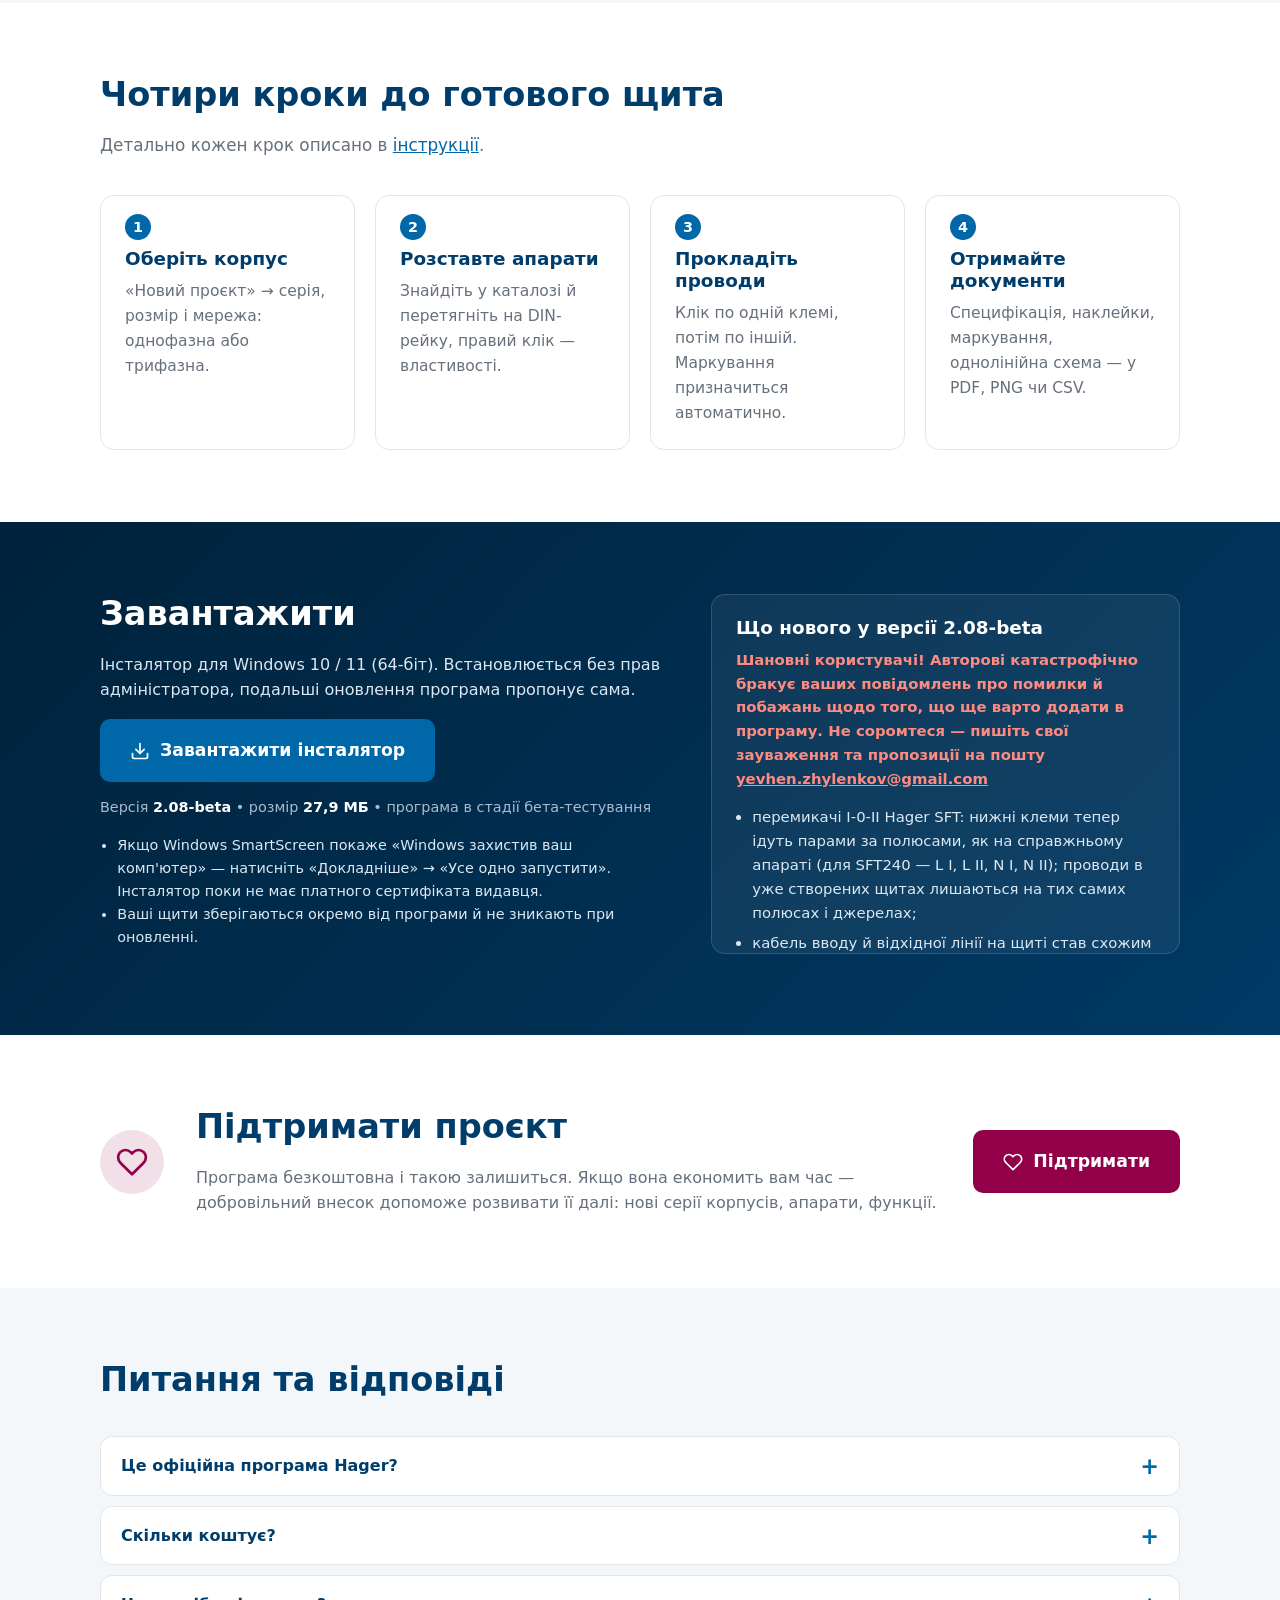
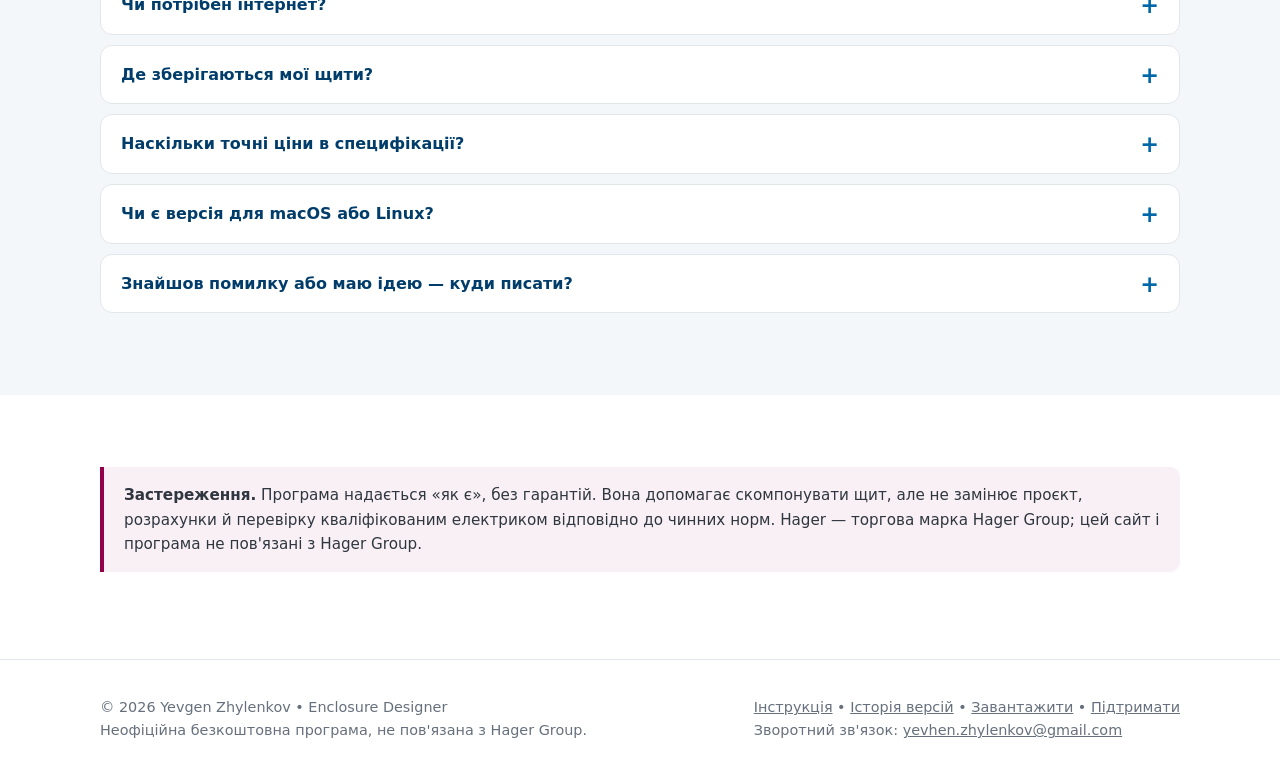
==== commit 539542b6: "Оновлення сайту" ====
--- a/index.html
+++ b/index.html
@@ -16,7 +16,7 @@
 <meta property="og:url" content="https://yevgenzhylenkov.github.io/enclosure-designer-releases/">
 <meta property="og:image" content="https://yevgenzhylenkov.github.io/enclosure-designer-releases/assets/img/og.png">
 <meta name="theme-color" content="#0067a8">
-<link rel="stylesheet" href="assets/style.css?v=522d77db">
+<link rel="stylesheet" href="assets/style.css?v=74186f28">
 </head>
 <body>
 <header class="topbar">
@@ -44,11 +44,11 @@
       <p class="lead">Зберіть модульний електрощит на екрані: корпус, апарати на DIN-рейках, проводи з маркуванням —
         і отримайте специфікацію з цінами та наклейки на пластрон за кілька хвилин.</p>
       <div class="cta">
-        <a class="btn big" href="https://github.com/YevgenZhylenkov/enclosure-designer-releases/releases/download/v2.07-beta/EnclosureDesigner-Setup-2.07-beta.exe"><svg viewBox="0 0 24 24" fill="none" stroke="currentColor" stroke-width="2" stroke-linecap="round" stroke-linejoin="round" aria-hidden="true"><path d="M21 15v4a2 2 0 0 1-2 2H5a2 2 0 0 1-2-2v-4"/><polyline points="7 10 12 15 17 10"/><line x1="12" y1="15" x2="12" y2="3"/></svg>Завантажити для Windows</a>
+        <a class="btn big" href="https://github.com/YevgenZhylenkov/enclosure-designer-releases/releases/download/v2.08-beta/EnclosureDesigner-Setup-2.08-beta.exe"><svg viewBox="0 0 24 24" fill="none" stroke="currentColor" stroke-width="2" stroke-linecap="round" stroke-linejoin="round" aria-hidden="true"><path d="M21 15v4a2 2 0 0 1-2 2H5a2 2 0 0 1-2-2v-4"/><polyline points="7 10 12 15 17 10"/><line x1="12" y1="15" x2="12" y2="3"/></svg>Завантажити для Windows</a>
         <a class="btn big ghost" href="guide/">Інструкція</a>
       </div>
       <p class="meta">
-        Версія <b>2.07-beta</b>         • <b>27,9 МБ</b>        • без реєстрації • без прав адміністратора
+        Версія <b>2.08-beta</b>         • <b>27,9 МБ</b>        • без реєстрації • без прав адміністратора
       </p>
       <p class="beta"><b>Програма ще в розробці (бета-версія).</b> Можливі помилки, збої та неточності — у каталозі,
         цінах, схемах і розрахунках. Перевіряйте результат і <a href="mailto:yevhen.zhylenkov@gmail.com">повідомляйте про
@@ -181,10 +181,10 @@
       <p>Інсталятор для Windows 10 / 11 (64-біт). Встановлюється без прав адміністратора, подальші оновлення програма
         пропонує сама.</p>
       <div class="cta">
-        <a class="btn big" href="https://github.com/YevgenZhylenkov/enclosure-designer-releases/releases/download/v2.07-beta/EnclosureDesigner-Setup-2.07-beta.exe"><svg viewBox="0 0 24 24" fill="none" stroke="currentColor" stroke-width="2" stroke-linecap="round" stroke-linejoin="round" aria-hidden="true"><path d="M21 15v4a2 2 0 0 1-2 2H5a2 2 0 0 1-2-2v-4"/><polyline points="7 10 12 15 17 10"/><line x1="12" y1="15" x2="12" y2="3"/></svg>Завантажити інсталятор</a>
+        <a class="btn big" href="https://github.com/YevgenZhylenkov/enclosure-designer-releases/releases/download/v2.08-beta/EnclosureDesigner-Setup-2.08-beta.exe"><svg viewBox="0 0 24 24" fill="none" stroke="currentColor" stroke-width="2" stroke-linecap="round" stroke-linejoin="round" aria-hidden="true"><path d="M21 15v4a2 2 0 0 1-2 2H5a2 2 0 0 1-2-2v-4"/><polyline points="7 10 12 15 17 10"/><line x1="12" y1="15" x2="12" y2="3"/></svg>Завантажити інсталятор</a>
       </div>
       <p class="meta">
-        Версія <b>2.07-beta</b>         • розмір <b>27,9 МБ</b>        • програма в стадії бета-тестування
+        Версія <b>2.08-beta</b>         • розмір <b>27,9 МБ</b>        • програма в стадії бета-тестування
       </p>
       <ul class="small">
         <li>Якщо Windows SmartScreen покаже «Windows захистив ваш комп'ютер» — натисніть «Докладніше» → «Усе одно запустити».
@@ -193,8 +193,8 @@
       </ul>
     </div>
         <div class="notes">
-      <h3>Що нового у версії 2.07-beta</h3>
-      <ul><li>у каталозі обладнання — новий розділ «Блок розгалужуючий»: блоки Hager KJ02A, KJ02B, KJ02D, KJ02AN, KJ02CN, KJ02DN, KJ01A, KJ02E, KJ100A, KJ125B, KJ160A;</li><li>нові щити Volta.Hybrid VU602 і VU603 з панелями для мультимедійного обладнання під DIN-рейками;</li><li>власний прилад тепер можна показати на щиті за шаблоном: порожня панель, з курком, з екраном, з регулятором або з індикаторами;</li><li>перевірка щита, вікно схеми й примітки аркуша схеми нагадують, що роль власних приладів на схемі визначено неточно, — їх варто перевірити вручну.</li></ul>      <p class="small" style="margin:1em 0 0"><a href="changelog/" style="color:#8cc8f0">Уся історія версій →</a></p>
+      <h3>Що нового у версії 2.08-beta</h3>
+      <p class="appeal">Шановні користувачі! Авторові катастрофічно бракує ваших повідомлень про помилки й побажань щодо того, що ще варто додати в програму. Не соромтеся — пишіть свої зауваження та пропозиції на пошту <a href="mailto:yevhen.zhylenkov@gmail.com">yevhen.zhylenkov@gmail.com</a></p><ul><li>перемикачі I-0-II Hager SFT: нижні клеми тепер ідуть парами за полюсами, як на справжньому апараті (для SFT240 — L I, L II, N I, N II); проводи в уже створених щитах лишаються на тих самих полюсах і джерелах;</li><li>кабель вводу й відхідної лінії на щиті став схожим на справжній: довша оболонка, з якої жили виходять пучком і плавно розходяться до клем;</li><li>оболонку кабелю можна перетягнути мишею — жили й бирка рухаються разом з нею; повернути на місце: правий клік → «Повернути оболонку кабелю на місце».</li></ul><p>Увага: файли щитів, збережені в цій версії, не відкриються в попередніх версіях програми.</p>      <p class="small" style="margin:1em 0 0"><a href="changelog/" style="color:#8cc8f0">Уся історія версій →</a></p>
     </div>
       </div>
 </section>
@@ -247,7 +247,7 @@
     <div>
       <a href="guide/">Інструкція</a> •
       <a href="changelog/">Історія версій</a> •
-      <a href="https://github.com/YevgenZhylenkov/enclosure-designer-releases/releases/download/v2.07-beta/EnclosureDesigner-Setup-2.07-beta.exe">Завантажити</a> •
+      <a href="https://github.com/YevgenZhylenkov/enclosure-designer-releases/releases/download/v2.08-beta/EnclosureDesigner-Setup-2.08-beta.exe">Завантажити</a> •
       <a href="https://donatello.to/enclosure_designer" target="_blank" rel="noopener">Підтримати</a><br>
       Зворотний зв'язок: <a href="mailto:yevhen.zhylenkov@gmail.com">yevhen.zhylenkov@gmail.com</a>
     </div>
--- a/assets/style.css
+++ b/assets/style.css
@@ -224,3 +224,8 @@
   font-size: .72rem; font-weight: 700; letter-spacing: .02em; text-transform: uppercase; line-height: 1.6;
   color: #8a5300; background: color-mix(in srgb, #f5a400 18%, var(--bg)); border: 1px solid color-mix(in srgb, #f5a400 55%, transparent); }
 @media (prefers-color-scheme: dark) { .wip { color: #ffc861; } }
+
+/* Звернення автора перед списком змін (текст до «Що нового:») */
+.appeal { color: #c62828; font-weight: 700; }
+.appeal a { color: inherit; }
+.notes .appeal { color: #ff8a80; }
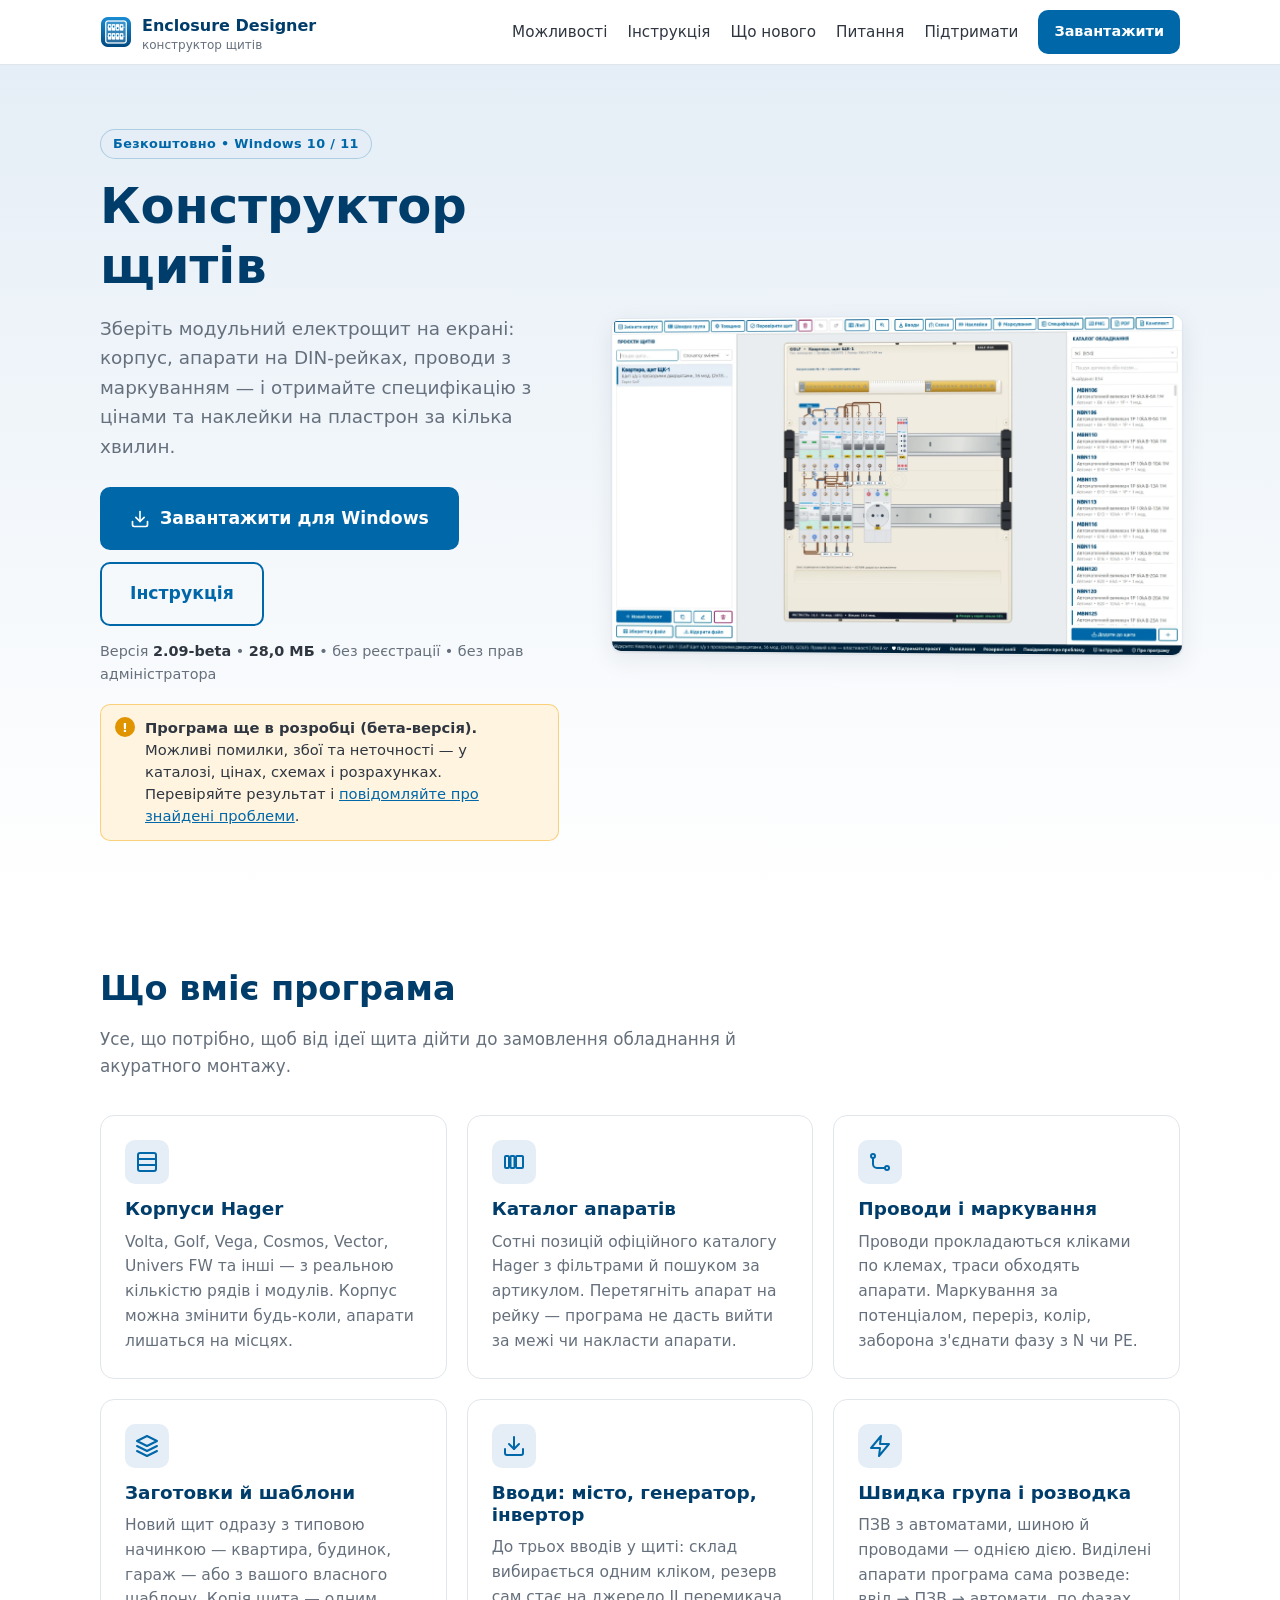
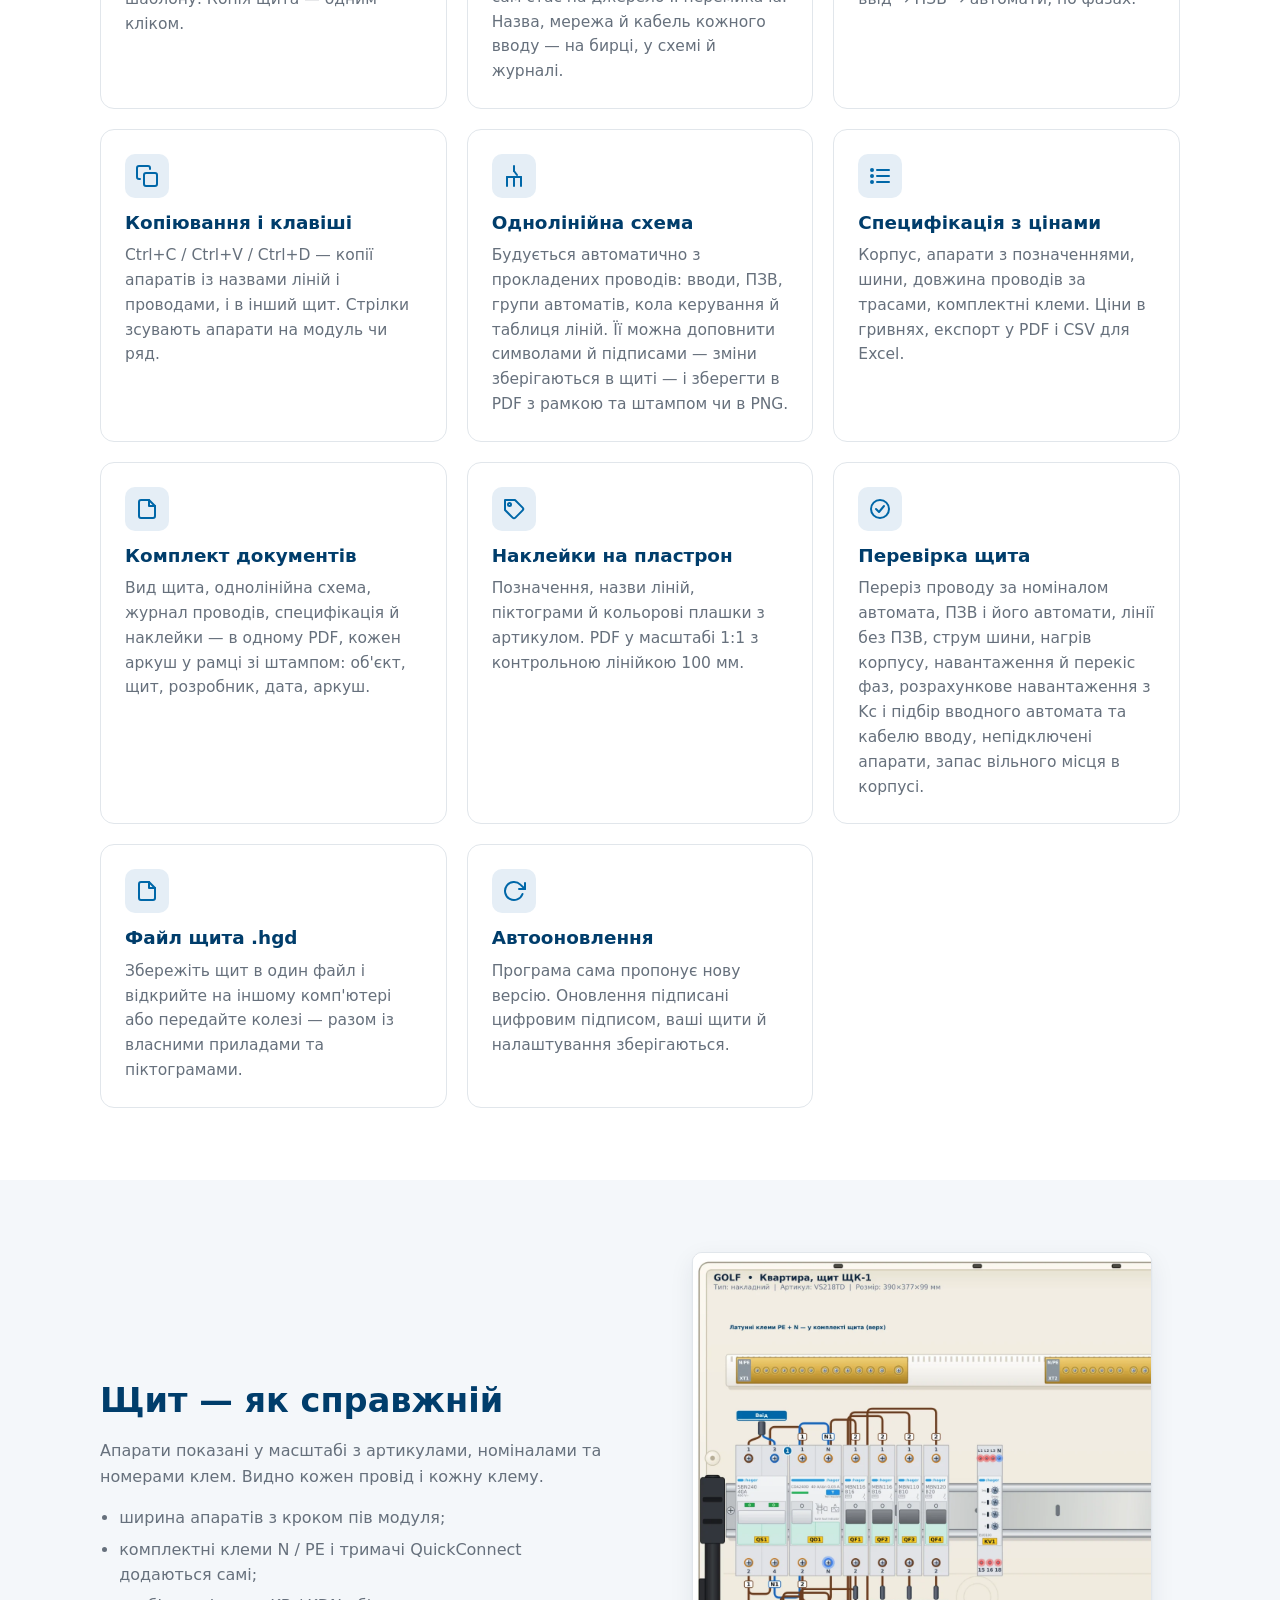
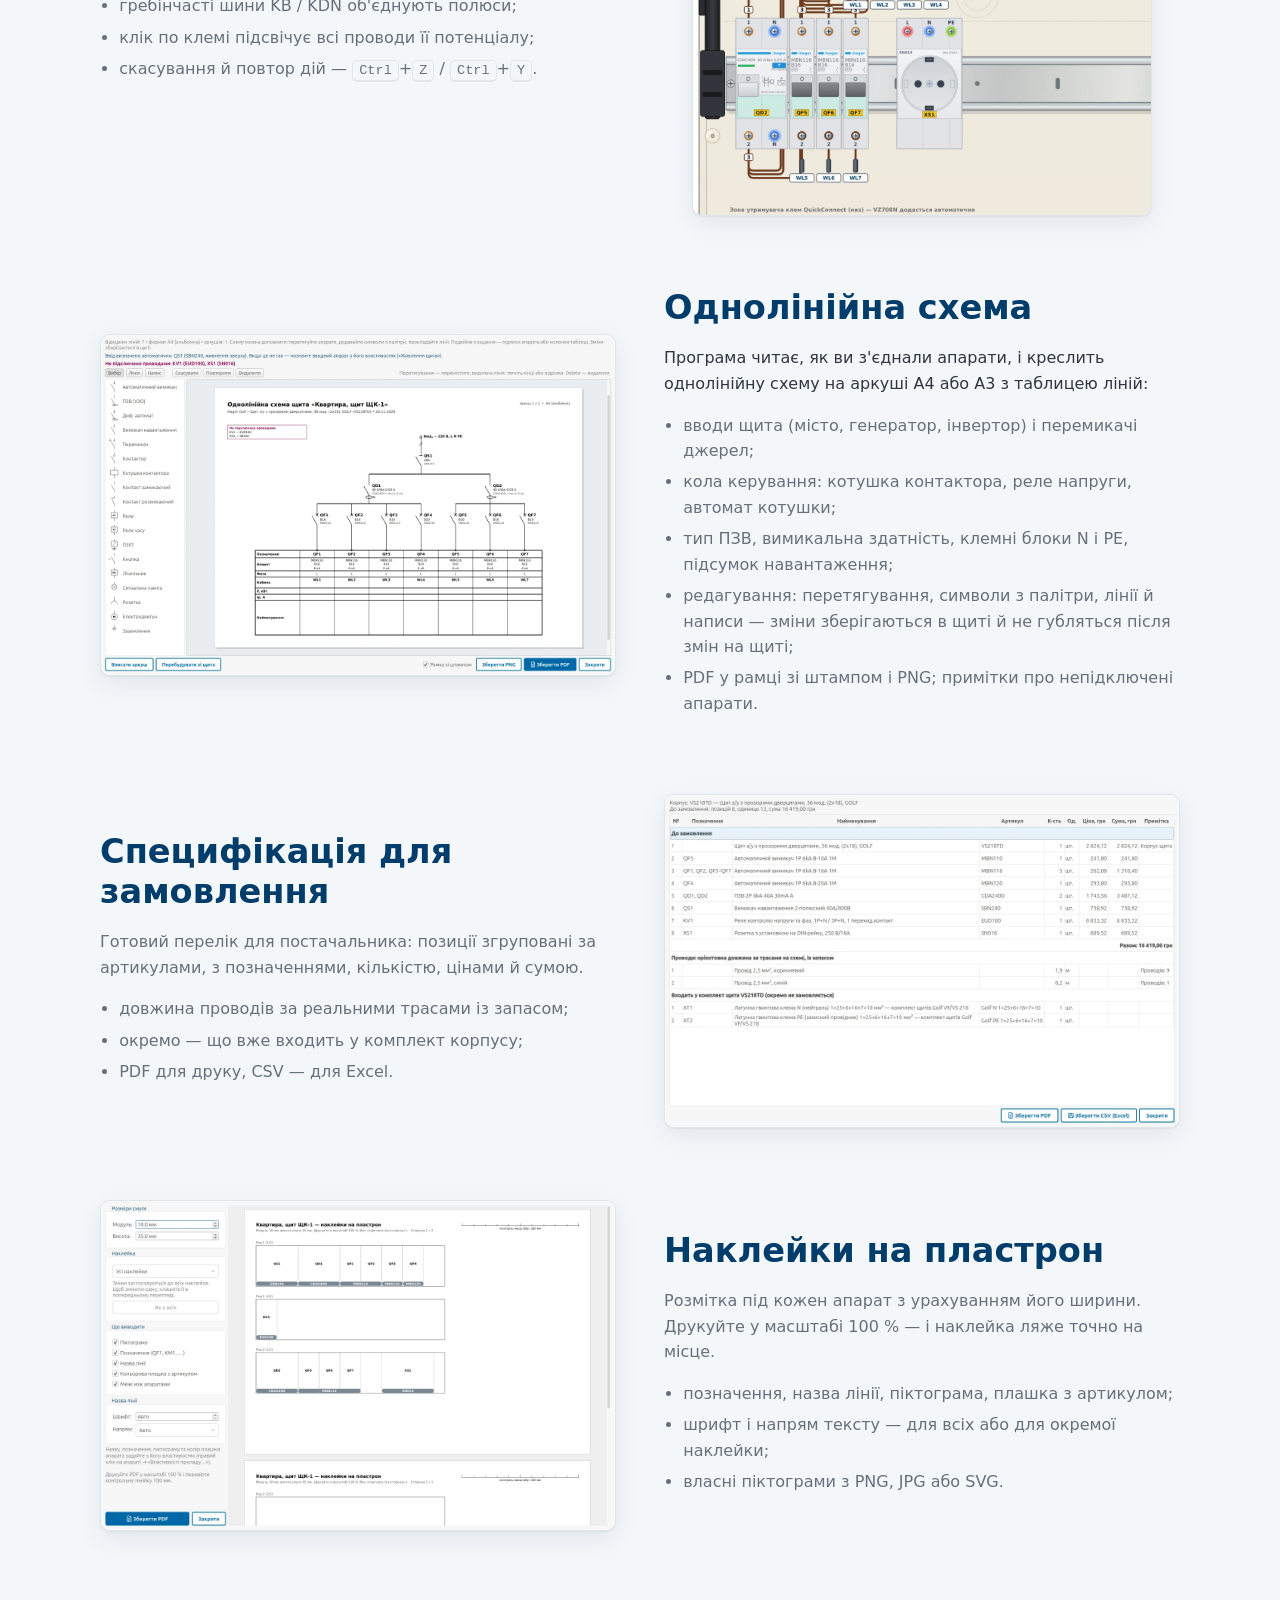
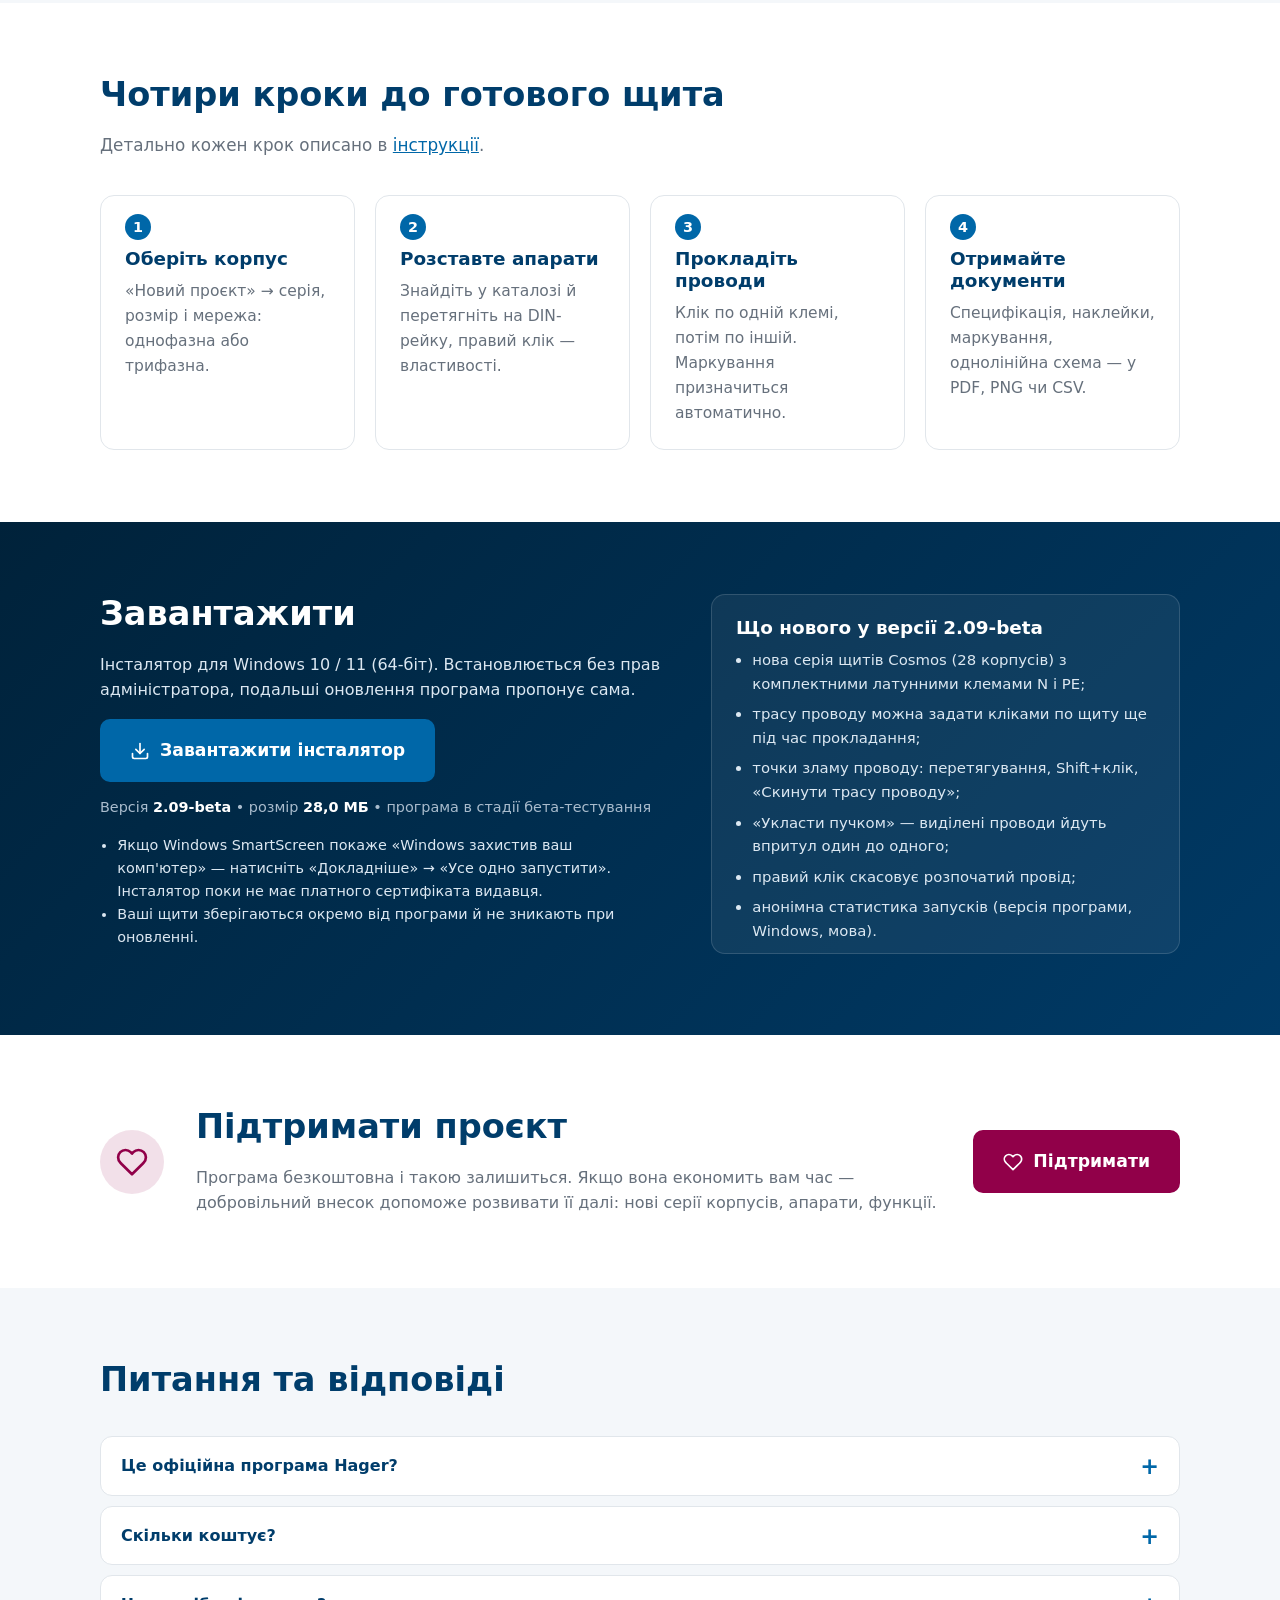
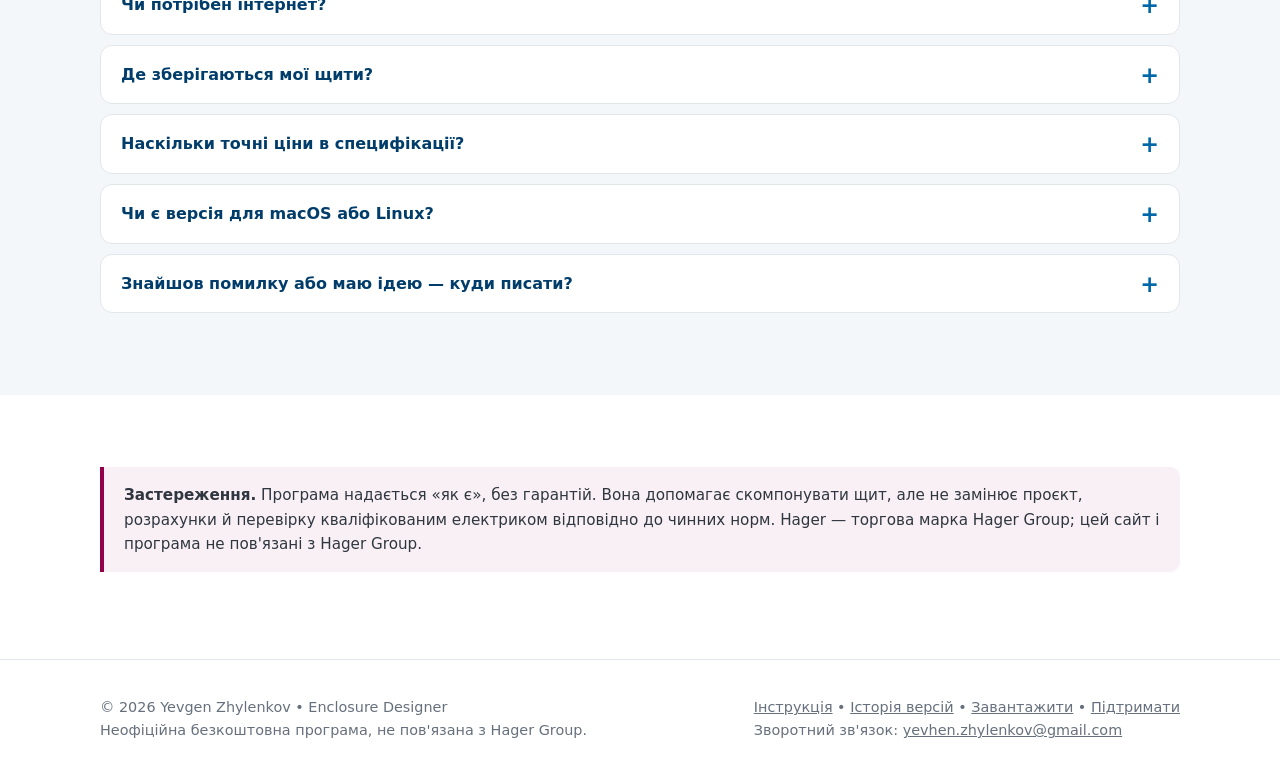
==== commit 5abc4a55: "Оновлення сайту" ====
--- a/index.html
+++ b/index.html
@@ -44,11 +44,11 @@
       <p class="lead">Зберіть модульний електрощит на екрані: корпус, апарати на DIN-рейках, проводи з маркуванням —
         і отримайте специфікацію з цінами та наклейки на пластрон за кілька хвилин.</p>
       <div class="cta">
-        <a class="btn big" href="https://github.com/YevgenZhylenkov/enclosure-designer-releases/releases/download/v2.08-beta/EnclosureDesigner-Setup-2.08-beta.exe"><svg viewBox="0 0 24 24" fill="none" stroke="currentColor" stroke-width="2" stroke-linecap="round" stroke-linejoin="round" aria-hidden="true"><path d="M21 15v4a2 2 0 0 1-2 2H5a2 2 0 0 1-2-2v-4"/><polyline points="7 10 12 15 17 10"/><line x1="12" y1="15" x2="12" y2="3"/></svg>Завантажити для Windows</a>
+        <a class="btn big" href="https://github.com/YevgenZhylenkov/enclosure-designer-releases/releases/download/v2.09-beta/EnclosureDesigner-Setup-2.09-beta.exe"><svg viewBox="0 0 24 24" fill="none" stroke="currentColor" stroke-width="2" stroke-linecap="round" stroke-linejoin="round" aria-hidden="true"><path d="M21 15v4a2 2 0 0 1-2 2H5a2 2 0 0 1-2-2v-4"/><polyline points="7 10 12 15 17 10"/><line x1="12" y1="15" x2="12" y2="3"/></svg>Завантажити для Windows</a>
         <a class="btn big ghost" href="guide/">Інструкція</a>
       </div>
       <p class="meta">
-        Версія <b>2.08-beta</b>         • <b>27,9 МБ</b>        • без реєстрації • без прав адміністратора
+        Версія <b>2.09-beta</b>         • <b>28,0 МБ</b>        • без реєстрації • без прав адміністратора
       </p>
       <p class="beta"><b>Програма ще в розробці (бета-версія).</b> Можливі помилки, збої та неточності — у каталозі,
         цінах, схемах і розрахунках. Перевіряйте результат і <a href="mailto:yevhen.zhylenkov@gmail.com">повідомляйте про
@@ -67,7 +67,7 @@
     </div>
     <div class="grid c3">
       <div class="card"><div class="ico"><svg viewBox="0 0 24 24" fill="none" stroke="currentColor" stroke-width="2" stroke-linecap="round" stroke-linejoin="round" aria-hidden="true"><rect x="3" y="3" width="18" height="18" rx="2"/><line x1="3" y1="9" x2="21" y2="9"/><line x1="3" y1="15" x2="21" y2="15"/></svg></div><h3>Корпуси Hager</h3>
-        <p>Volta, Golf, Vega, Vector, Univers FW та інші — з реальною кількістю рядів і модулів. Корпус можна змінити будь-коли, апарати лишаться на місцях.</p></div>
+        <p>Volta, Golf, Vega, Cosmos, Vector, Univers FW та інші — з реальною кількістю рядів і модулів. Корпус можна змінити будь-коли, апарати лишаться на місцях.</p></div>
       <div class="card"><div class="ico"><svg viewBox="0 0 24 24" fill="none" stroke="currentColor" stroke-width="2" stroke-linecap="round" stroke-linejoin="round" aria-hidden="true"><rect x="3" y="6" width="4" height="12" rx="1"/><rect x="8.5" y="6" width="4" height="12" rx="1"/><rect x="14" y="6" width="7" height="12" rx="1"/></svg></div><h3>Каталог апаратів</h3>
         <p>Сотні позицій офіційного каталогу Hager з фільтрами й пошуком за артикулом. Перетягніть апарат на рейку — програма не дасть вийти за межі чи накласти апарати.</p></div>
       <div class="card"><div class="ico"><svg viewBox="0 0 24 24" fill="none" stroke="currentColor" stroke-width="2" stroke-linecap="round" stroke-linejoin="round" aria-hidden="true"><circle cx="5" cy="6" r="2"/><circle cx="19" cy="18" r="2"/><path d="M5 8v6a4 4 0 0 0 4 4h8"/></svg></div><h3>Проводи і маркування</h3>
@@ -181,10 +181,10 @@
       <p>Інсталятор для Windows 10 / 11 (64-біт). Встановлюється без прав адміністратора, подальші оновлення програма
         пропонує сама.</p>
       <div class="cta">
-        <a class="btn big" href="https://github.com/YevgenZhylenkov/enclosure-designer-releases/releases/download/v2.08-beta/EnclosureDesigner-Setup-2.08-beta.exe"><svg viewBox="0 0 24 24" fill="none" stroke="currentColor" stroke-width="2" stroke-linecap="round" stroke-linejoin="round" aria-hidden="true"><path d="M21 15v4a2 2 0 0 1-2 2H5a2 2 0 0 1-2-2v-4"/><polyline points="7 10 12 15 17 10"/><line x1="12" y1="15" x2="12" y2="3"/></svg>Завантажити інсталятор</a>
+        <a class="btn big" href="https://github.com/YevgenZhylenkov/enclosure-designer-releases/releases/download/v2.09-beta/EnclosureDesigner-Setup-2.09-beta.exe"><svg viewBox="0 0 24 24" fill="none" stroke="currentColor" stroke-width="2" stroke-linecap="round" stroke-linejoin="round" aria-hidden="true"><path d="M21 15v4a2 2 0 0 1-2 2H5a2 2 0 0 1-2-2v-4"/><polyline points="7 10 12 15 17 10"/><line x1="12" y1="15" x2="12" y2="3"/></svg>Завантажити інсталятор</a>
       </div>
       <p class="meta">
-        Версія <b>2.08-beta</b>         • розмір <b>27,9 МБ</b>        • програма в стадії бета-тестування
+        Версія <b>2.09-beta</b>         • розмір <b>28,0 МБ</b>        • програма в стадії бета-тестування
       </p>
       <ul class="small">
         <li>Якщо Windows SmartScreen покаже «Windows захистив ваш комп'ютер» — натисніть «Докладніше» → «Усе одно запустити».
@@ -193,8 +193,8 @@
       </ul>
     </div>
         <div class="notes">
-      <h3>Що нового у версії 2.08-beta</h3>
-      <p class="appeal">Шановні користувачі! Авторові катастрофічно бракує ваших повідомлень про помилки й побажань щодо того, що ще варто додати в програму. Не соромтеся — пишіть свої зауваження та пропозиції на пошту <a href="mailto:yevhen.zhylenkov@gmail.com">yevhen.zhylenkov@gmail.com</a></p><ul><li>перемикачі I-0-II Hager SFT: нижні клеми тепер ідуть парами за полюсами, як на справжньому апараті (для SFT240 — L I, L II, N I, N II); проводи в уже створених щитах лишаються на тих самих полюсах і джерелах;</li><li>кабель вводу й відхідної лінії на щиті став схожим на справжній: довша оболонка, з якої жили виходять пучком і плавно розходяться до клем;</li><li>оболонку кабелю можна перетягнути мишею — жили й бирка рухаються разом з нею; повернути на місце: правий клік → «Повернути оболонку кабелю на місце».</li></ul><p>Увага: файли щитів, збережені в цій версії, не відкриються в попередніх версіях програми.</p>      <p class="small" style="margin:1em 0 0"><a href="changelog/" style="color:#8cc8f0">Уся історія версій →</a></p>
+      <h3>Що нового у версії 2.09-beta</h3>
+      <ul><li>нова серія щитів Cosmos (28 корпусів) з комплектними латунними клемами N і PE;</li><li>трасу проводу можна задати кліками по щиту ще під час прокладання;</li><li>точки зламу проводу: перетягування, Shift+клік, «Скинути трасу проводу»;</li><li>«Укласти пучком» — виділені проводи йдуть впритул один до одного;</li><li>правий клік скасовує розпочатий провід;</li><li>анонімна статистика запусків (версія програми, Windows, мова).</li></ul>      <p class="small" style="margin:1em 0 0"><a href="changelog/" style="color:#8cc8f0">Уся історія версій →</a></p>
     </div>
       </div>
 </section>
@@ -219,7 +219,8 @@
     <details><summary>Скільки коштує?</summary><div>Нічого. Програма безкоштовна, без реклами й обмежень. За бажанням можна
       <a href="https://donatello.to/enclosure_designer" target="_blank" rel="noopener">підтримати розробку</a>.</div></details>
     <details><summary>Чи потрібен інтернет?</summary><div>Ні, програма працює повністю офлайн. Інтернет потрібен лише для
-      перевірки оновлень (при кожному запуску) — якщо його немає, програма просто пропустить перевірку.</div></details>
+      перевірки оновлень і надсилання анонімної статистики запусків (версія програми, версія Windows, мова системи;
+      без проєктів і особистих даних) — якщо інтернету немає, програма просто пропустить це.</div></details>
     <details><summary>Де зберігаються мої щити?</summary><div>У базі на вашому комп'ютері: папка
       <code>%USERPROFILE%\.enclosure_designer</code>. Програма щодня й перед кожним оновленням робить резервну копію бази,
       повернутися до неї — кнопка «Резервні копії» → «Відновити базу з копії…». Щоб перенести щит на інший комп'ютер — «Зберегти у файл» (.hgd).</div></details>
@@ -247,7 +248,7 @@
     <div>
       <a href="guide/">Інструкція</a> •
       <a href="changelog/">Історія версій</a> •
-      <a href="https://github.com/YevgenZhylenkov/enclosure-designer-releases/releases/download/v2.08-beta/EnclosureDesigner-Setup-2.08-beta.exe">Завантажити</a> •
+      <a href="https://github.com/YevgenZhylenkov/enclosure-designer-releases/releases/download/v2.09-beta/EnclosureDesigner-Setup-2.09-beta.exe">Завантажити</a> •
       <a href="https://donatello.to/enclosure_designer" target="_blank" rel="noopener">Підтримати</a><br>
       Зворотний зв'язок: <a href="mailto:yevhen.zhylenkov@gmail.com">yevhen.zhylenkov@gmail.com</a>
     </div>
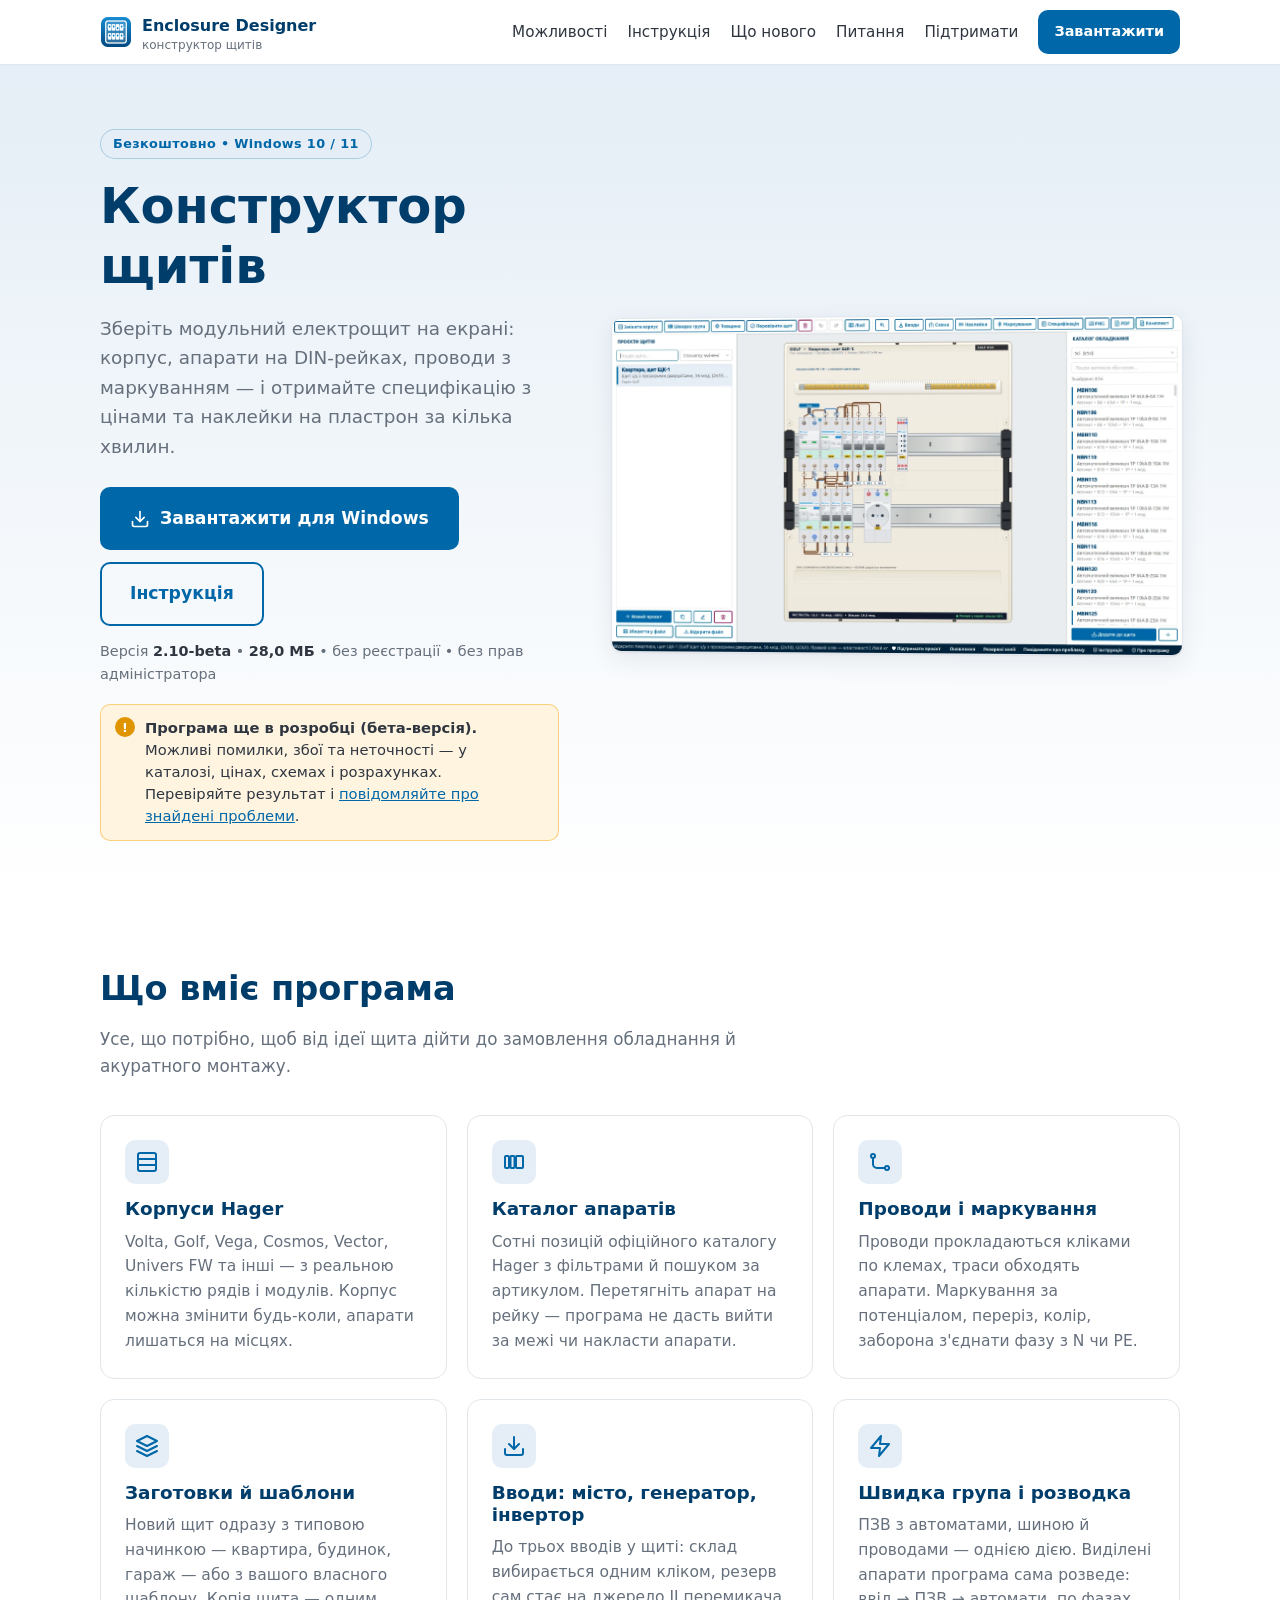
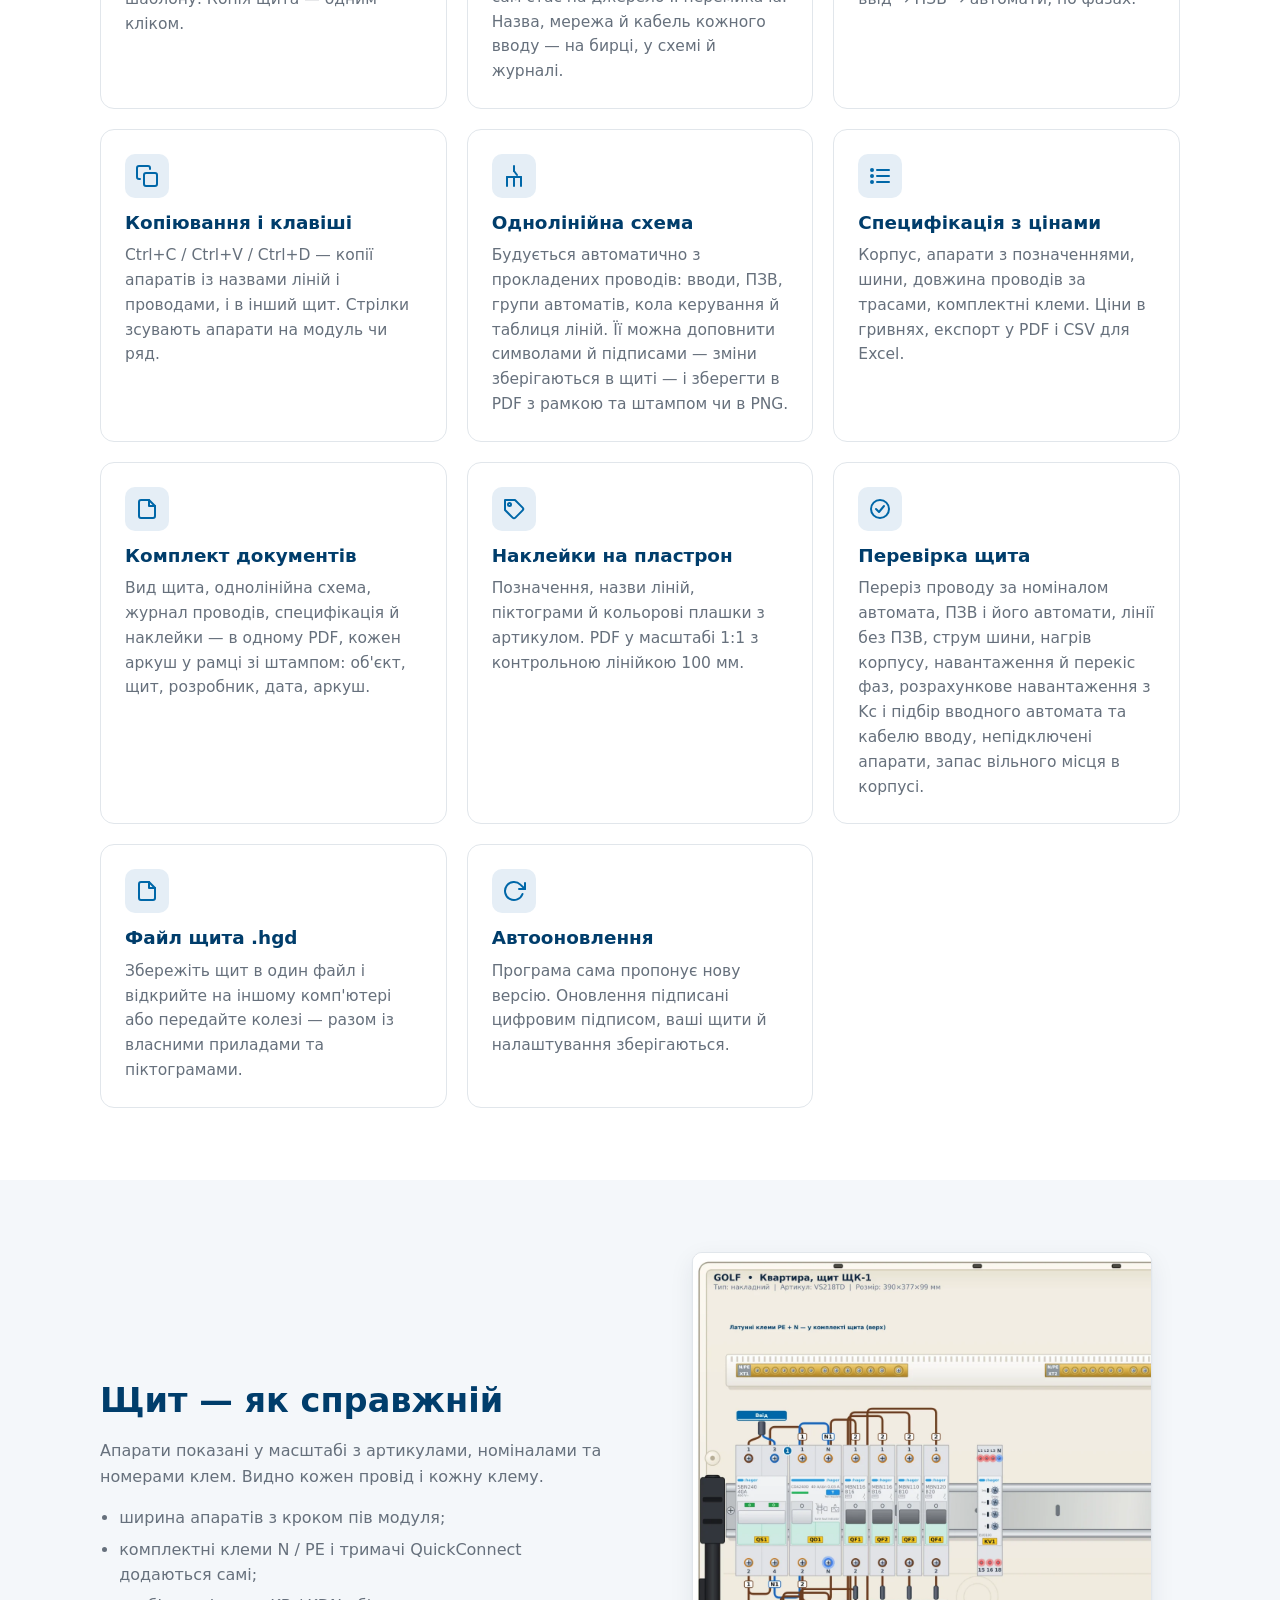
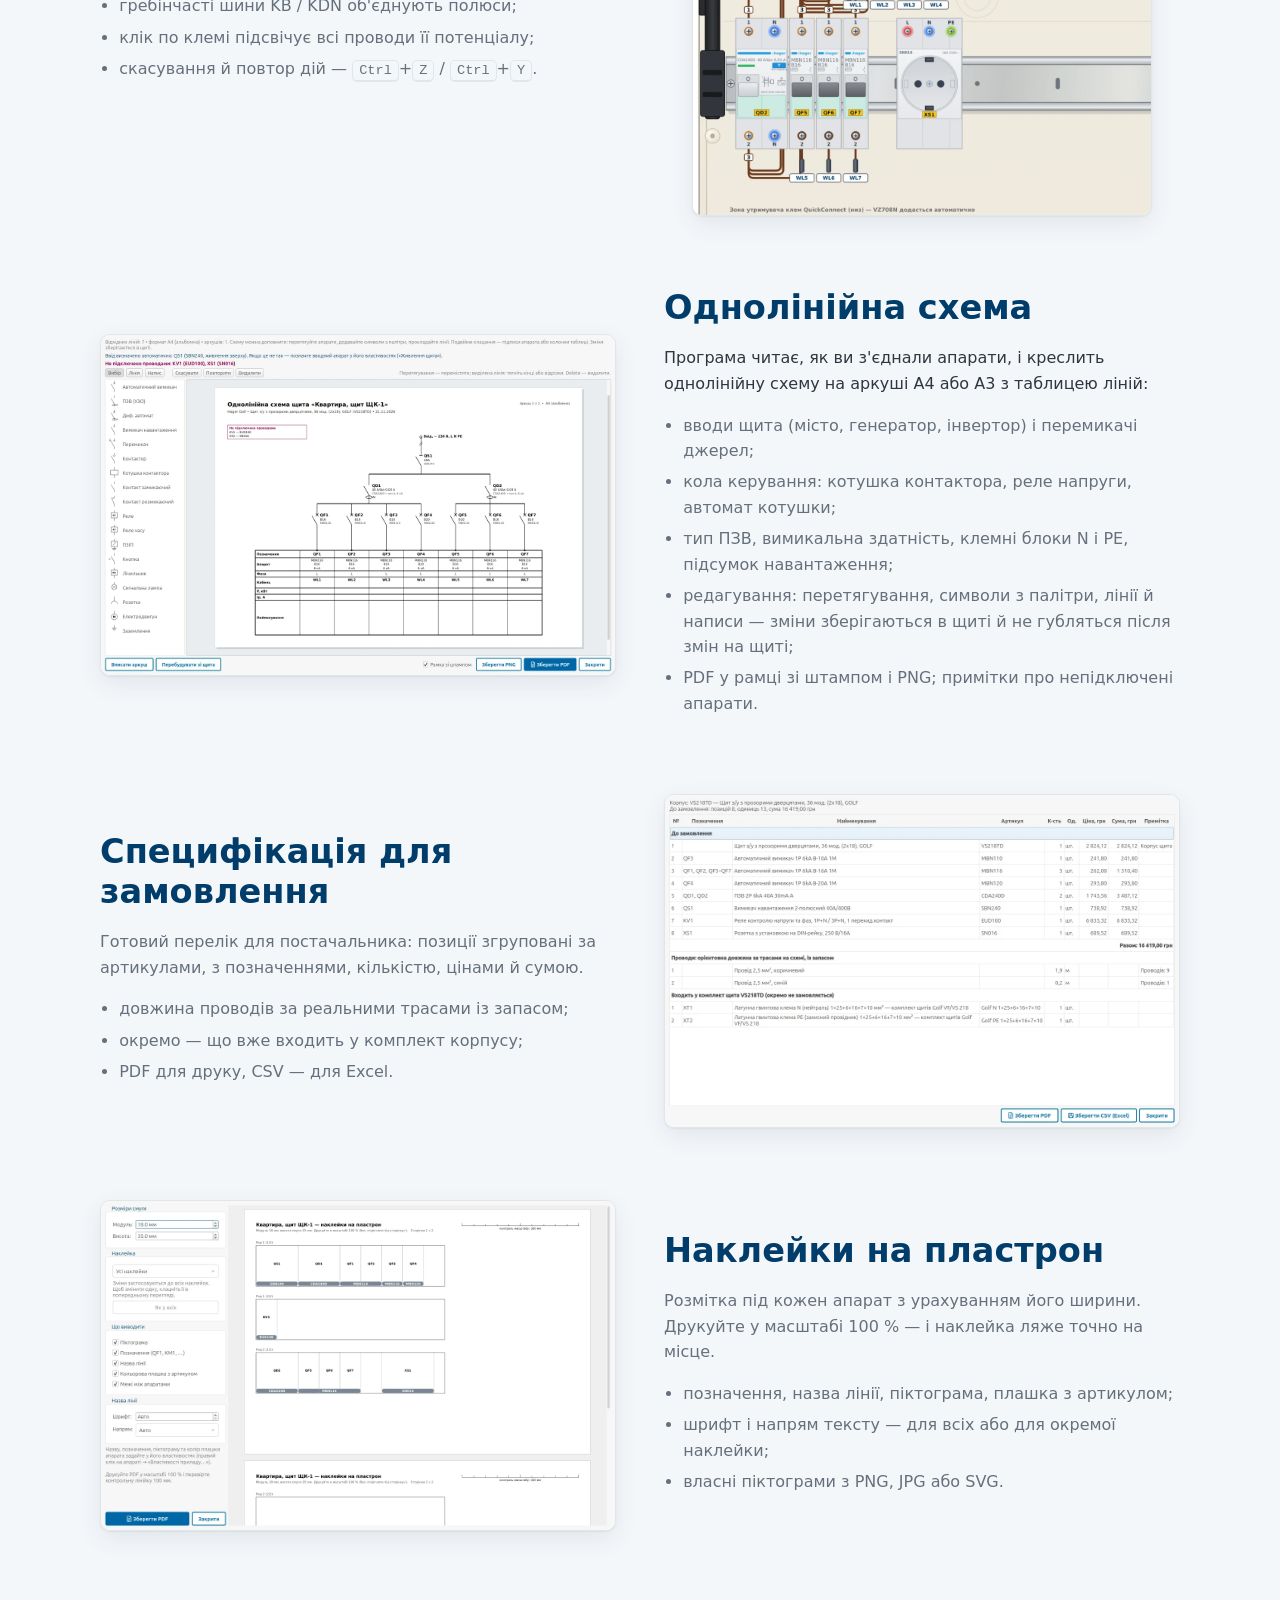
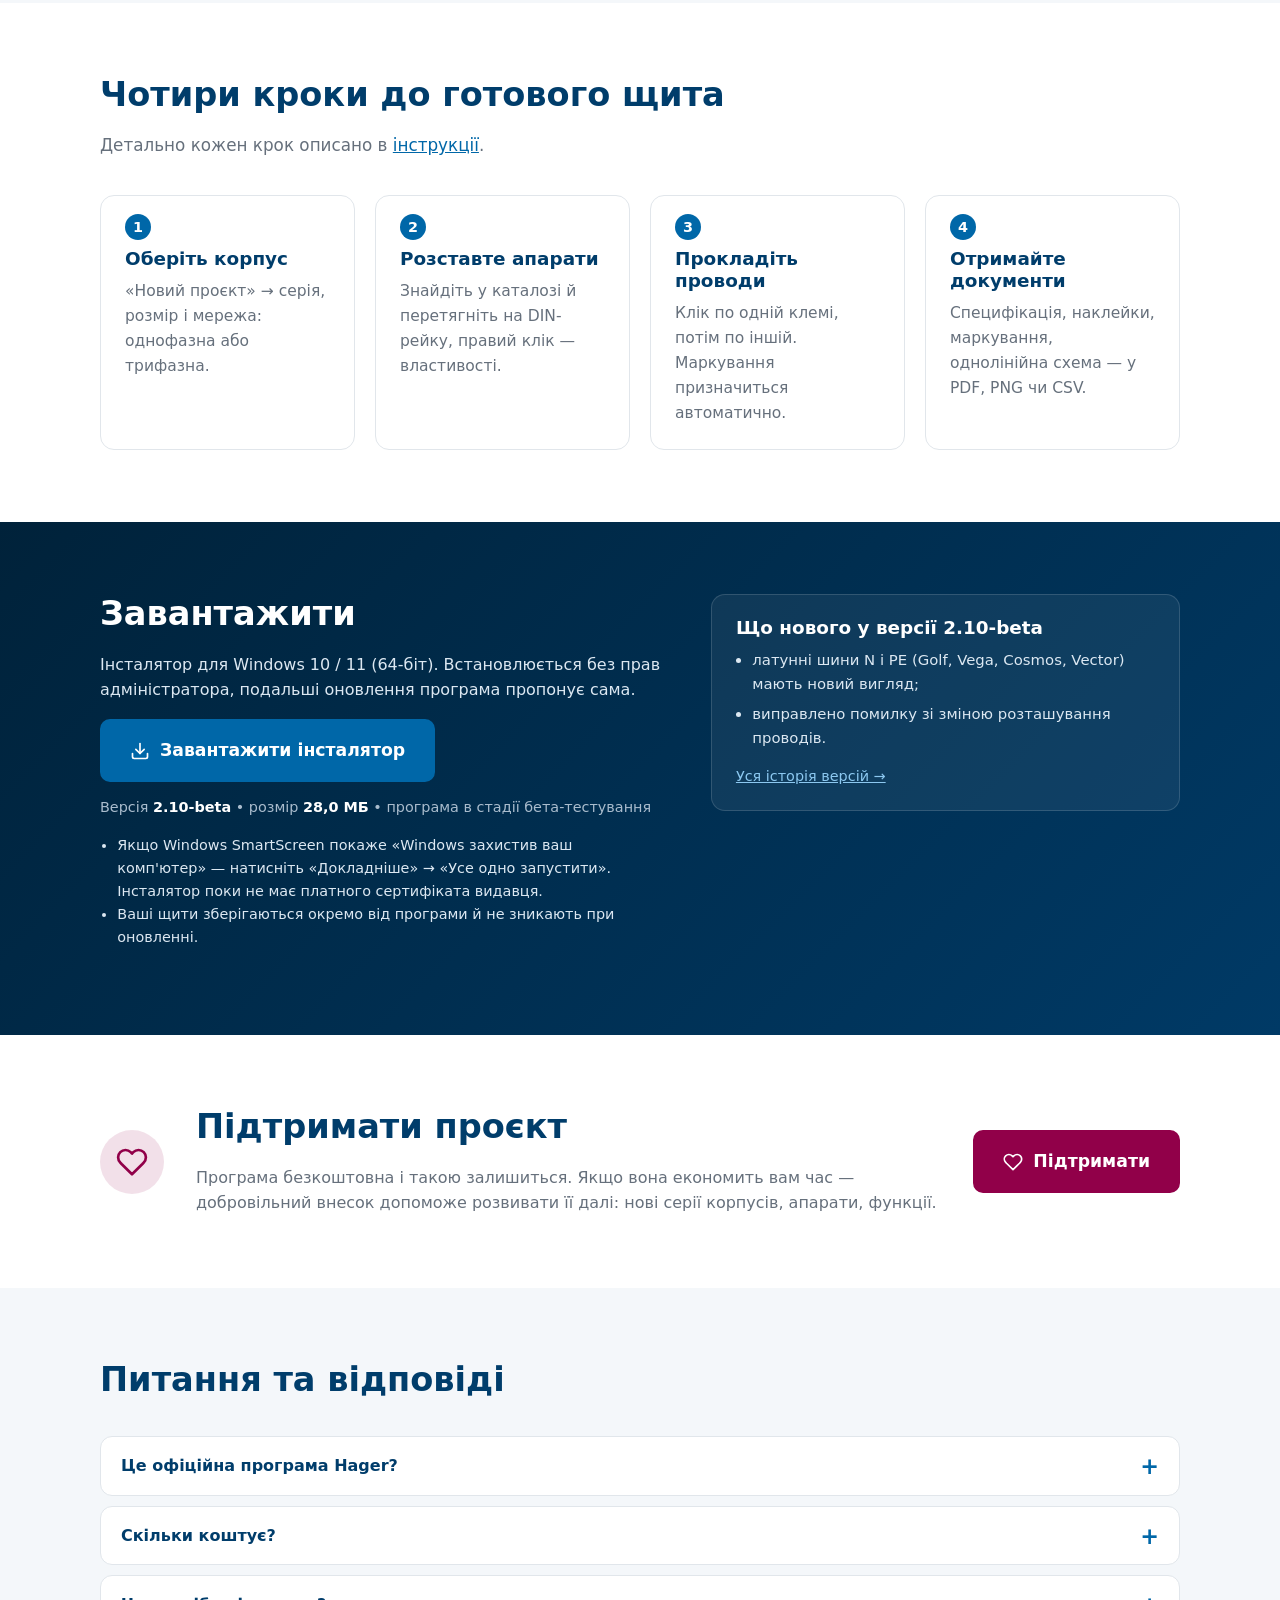
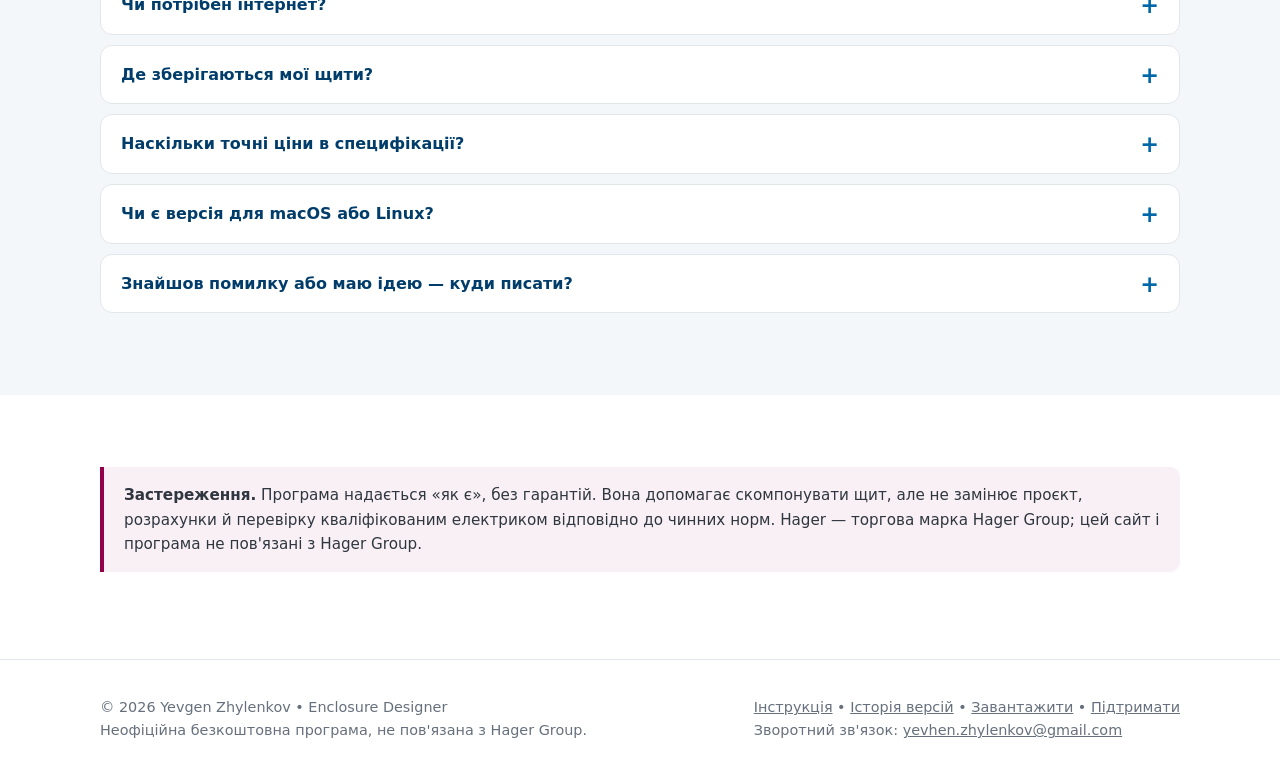
==== commit 3fb9bfd8: "Оновлення сайту" ====
--- a/index.html
+++ b/index.html
@@ -44,11 +44,11 @@
       <p class="lead">Зберіть модульний електрощит на екрані: корпус, апарати на DIN-рейках, проводи з маркуванням —
         і отримайте специфікацію з цінами та наклейки на пластрон за кілька хвилин.</p>
       <div class="cta">
-        <a class="btn big" href="https://github.com/YevgenZhylenkov/enclosure-designer-releases/releases/download/v2.09-beta/EnclosureDesigner-Setup-2.09-beta.exe"><svg viewBox="0 0 24 24" fill="none" stroke="currentColor" stroke-width="2" stroke-linecap="round" stroke-linejoin="round" aria-hidden="true"><path d="M21 15v4a2 2 0 0 1-2 2H5a2 2 0 0 1-2-2v-4"/><polyline points="7 10 12 15 17 10"/><line x1="12" y1="15" x2="12" y2="3"/></svg>Завантажити для Windows</a>
+        <a class="btn big" href="https://github.com/YevgenZhylenkov/enclosure-designer-releases/releases/download/v2.10-beta/EnclosureDesigner-Setup-2.10-beta.exe"><svg viewBox="0 0 24 24" fill="none" stroke="currentColor" stroke-width="2" stroke-linecap="round" stroke-linejoin="round" aria-hidden="true"><path d="M21 15v4a2 2 0 0 1-2 2H5a2 2 0 0 1-2-2v-4"/><polyline points="7 10 12 15 17 10"/><line x1="12" y1="15" x2="12" y2="3"/></svg>Завантажити для Windows</a>
         <a class="btn big ghost" href="guide/">Інструкція</a>
       </div>
       <p class="meta">
-        Версія <b>2.09-beta</b>         • <b>28,0 МБ</b>        • без реєстрації • без прав адміністратора
+        Версія <b>2.10-beta</b>         • <b>28,0 МБ</b>        • без реєстрації • без прав адміністратора
       </p>
       <p class="beta"><b>Програма ще в розробці (бета-версія).</b> Можливі помилки, збої та неточності — у каталозі,
         цінах, схемах і розрахунках. Перевіряйте результат і <a href="mailto:yevhen.zhylenkov@gmail.com">повідомляйте про
@@ -181,10 +181,10 @@
       <p>Інсталятор для Windows 10 / 11 (64-біт). Встановлюється без прав адміністратора, подальші оновлення програма
         пропонує сама.</p>
       <div class="cta">
-        <a class="btn big" href="https://github.com/YevgenZhylenkov/enclosure-designer-releases/releases/download/v2.09-beta/EnclosureDesigner-Setup-2.09-beta.exe"><svg viewBox="0 0 24 24" fill="none" stroke="currentColor" stroke-width="2" stroke-linecap="round" stroke-linejoin="round" aria-hidden="true"><path d="M21 15v4a2 2 0 0 1-2 2H5a2 2 0 0 1-2-2v-4"/><polyline points="7 10 12 15 17 10"/><line x1="12" y1="15" x2="12" y2="3"/></svg>Завантажити інсталятор</a>
+        <a class="btn big" href="https://github.com/YevgenZhylenkov/enclosure-designer-releases/releases/download/v2.10-beta/EnclosureDesigner-Setup-2.10-beta.exe"><svg viewBox="0 0 24 24" fill="none" stroke="currentColor" stroke-width="2" stroke-linecap="round" stroke-linejoin="round" aria-hidden="true"><path d="M21 15v4a2 2 0 0 1-2 2H5a2 2 0 0 1-2-2v-4"/><polyline points="7 10 12 15 17 10"/><line x1="12" y1="15" x2="12" y2="3"/></svg>Завантажити інсталятор</a>
       </div>
       <p class="meta">
-        Версія <b>2.09-beta</b>         • розмір <b>28,0 МБ</b>        • програма в стадії бета-тестування
+        Версія <b>2.10-beta</b>         • розмір <b>28,0 МБ</b>        • програма в стадії бета-тестування
       </p>
       <ul class="small">
         <li>Якщо Windows SmartScreen покаже «Windows захистив ваш комп'ютер» — натисніть «Докладніше» → «Усе одно запустити».
@@ -193,8 +193,8 @@
       </ul>
     </div>
         <div class="notes">
-      <h3>Що нового у версії 2.09-beta</h3>
-      <ul><li>нова серія щитів Cosmos (28 корпусів) з комплектними латунними клемами N і PE;</li><li>трасу проводу можна задати кліками по щиту ще під час прокладання;</li><li>точки зламу проводу: перетягування, Shift+клік, «Скинути трасу проводу»;</li><li>«Укласти пучком» — виділені проводи йдуть впритул один до одного;</li><li>правий клік скасовує розпочатий провід;</li><li>анонімна статистика запусків (версія програми, Windows, мова).</li></ul>      <p class="small" style="margin:1em 0 0"><a href="changelog/" style="color:#8cc8f0">Уся історія версій →</a></p>
+      <h3>Що нового у версії 2.10-beta</h3>
+      <ul><li>латунні шини N і PE (Golf, Vega, Cosmos, Vector) мають новий вигляд;</li><li>виправлено помилку зі зміною розташування проводів.</li></ul>      <p class="small" style="margin:1em 0 0"><a href="changelog/" style="color:#8cc8f0">Уся історія версій →</a></p>
     </div>
       </div>
 </section>
@@ -248,7 +248,7 @@
     <div>
       <a href="guide/">Інструкція</a> •
       <a href="changelog/">Історія версій</a> •
-      <a href="https://github.com/YevgenZhylenkov/enclosure-designer-releases/releases/download/v2.09-beta/EnclosureDesigner-Setup-2.09-beta.exe">Завантажити</a> •
+      <a href="https://github.com/YevgenZhylenkov/enclosure-designer-releases/releases/download/v2.10-beta/EnclosureDesigner-Setup-2.10-beta.exe">Завантажити</a> •
       <a href="https://donatello.to/enclosure_designer" target="_blank" rel="noopener">Підтримати</a><br>
       Зворотний зв'язок: <a href="mailto:yevhen.zhylenkov@gmail.com">yevhen.zhylenkov@gmail.com</a>
     </div>
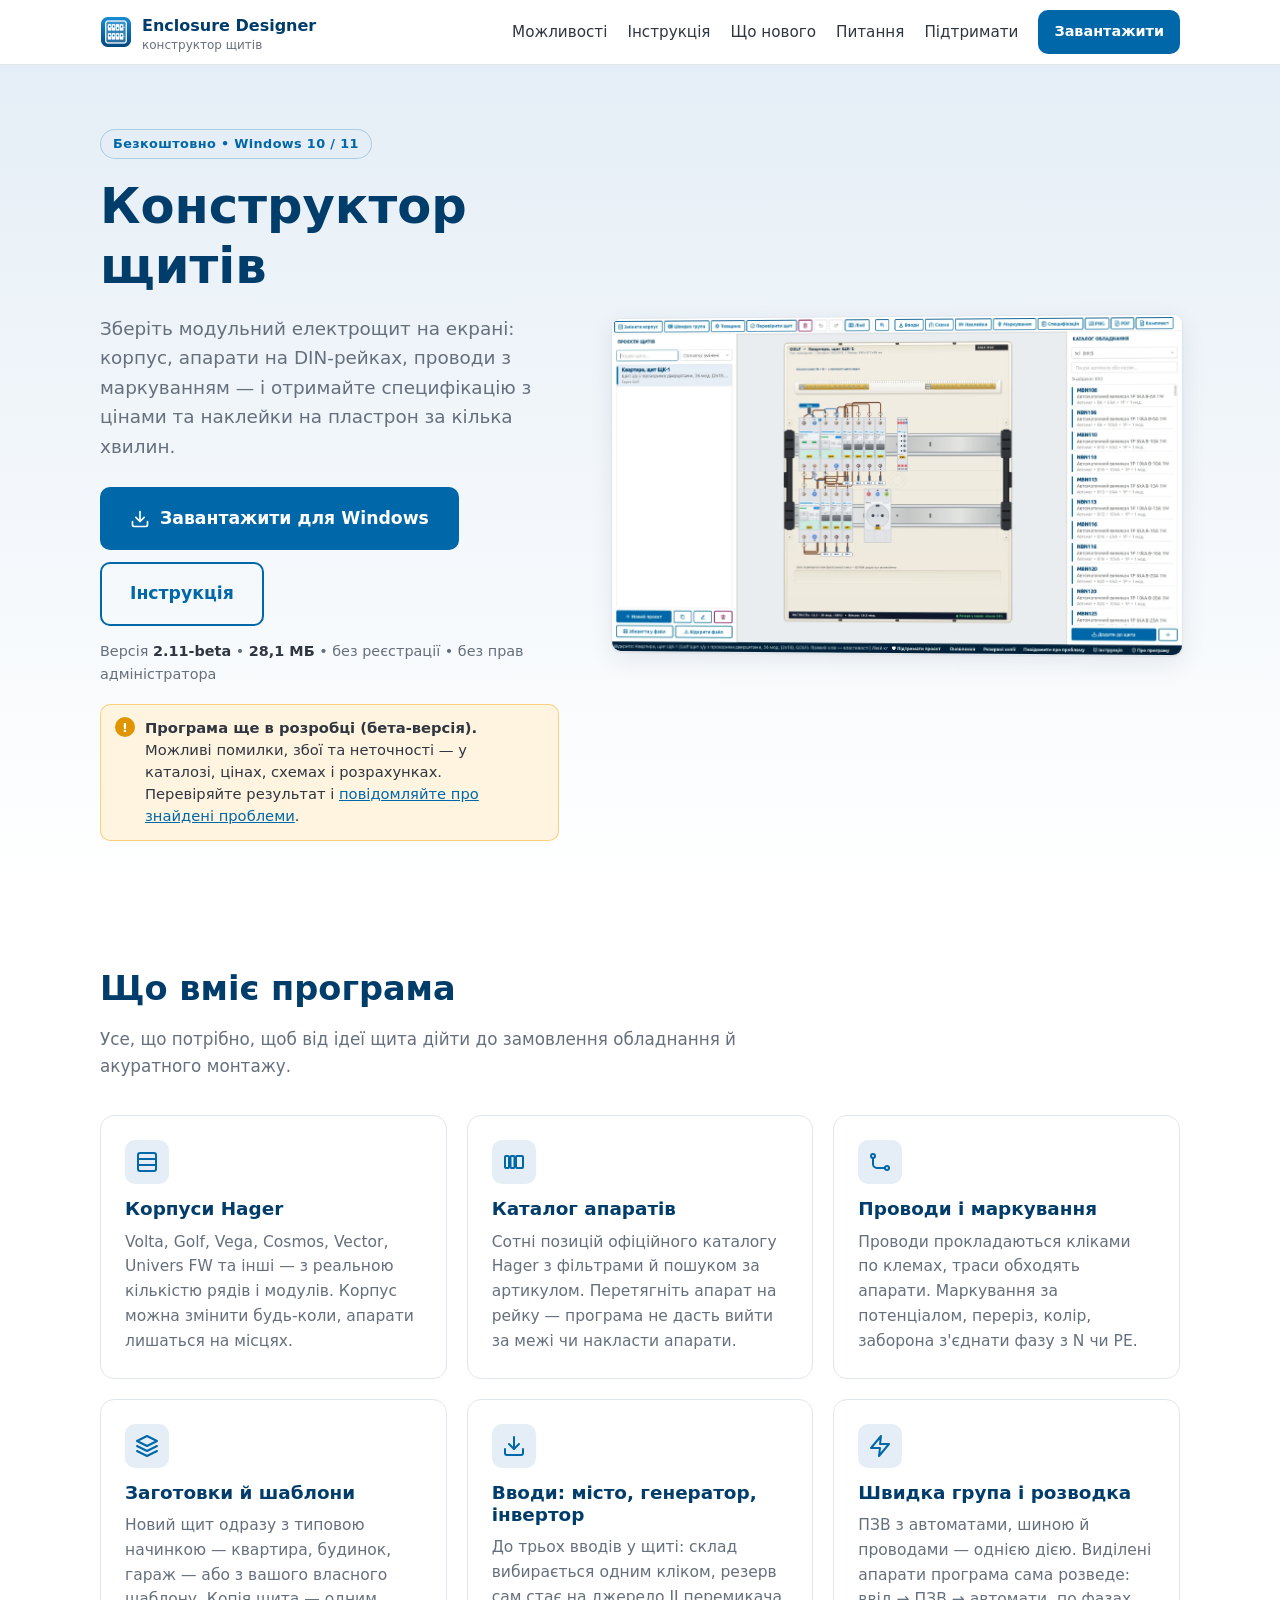
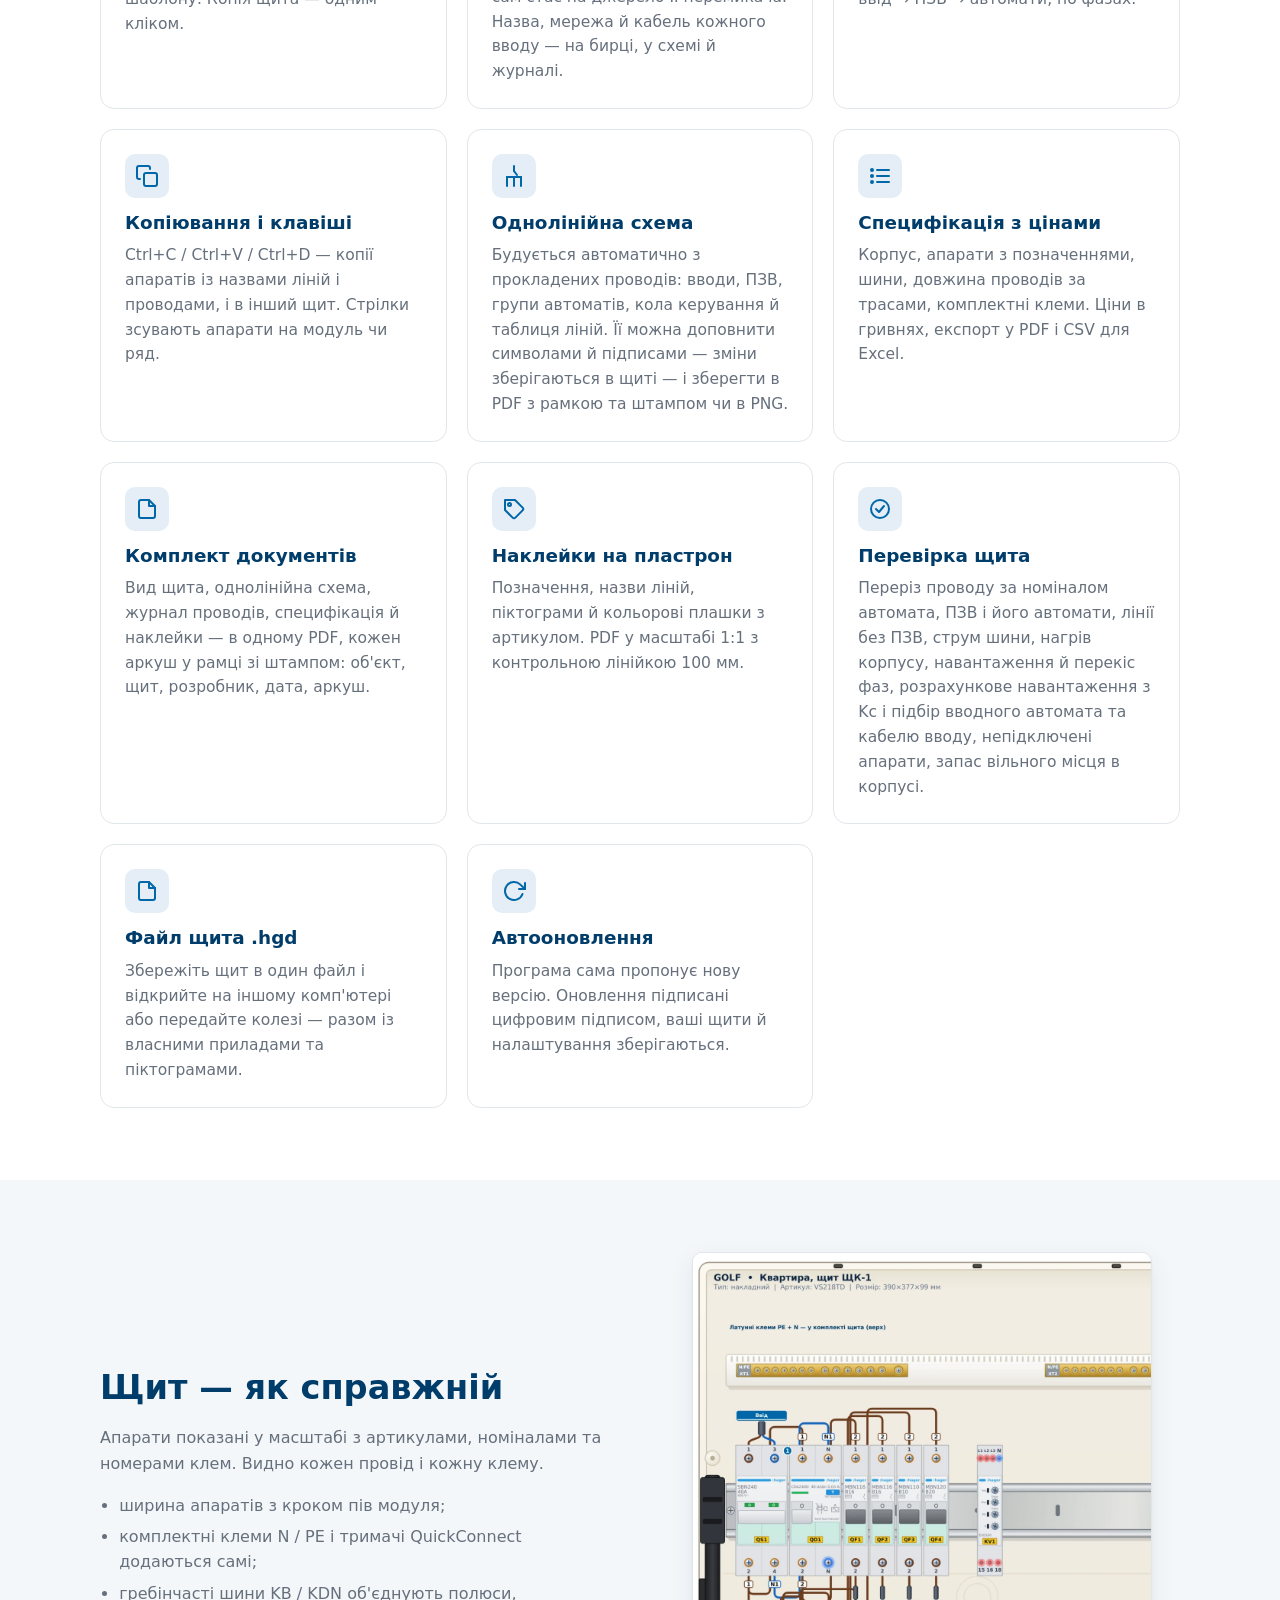
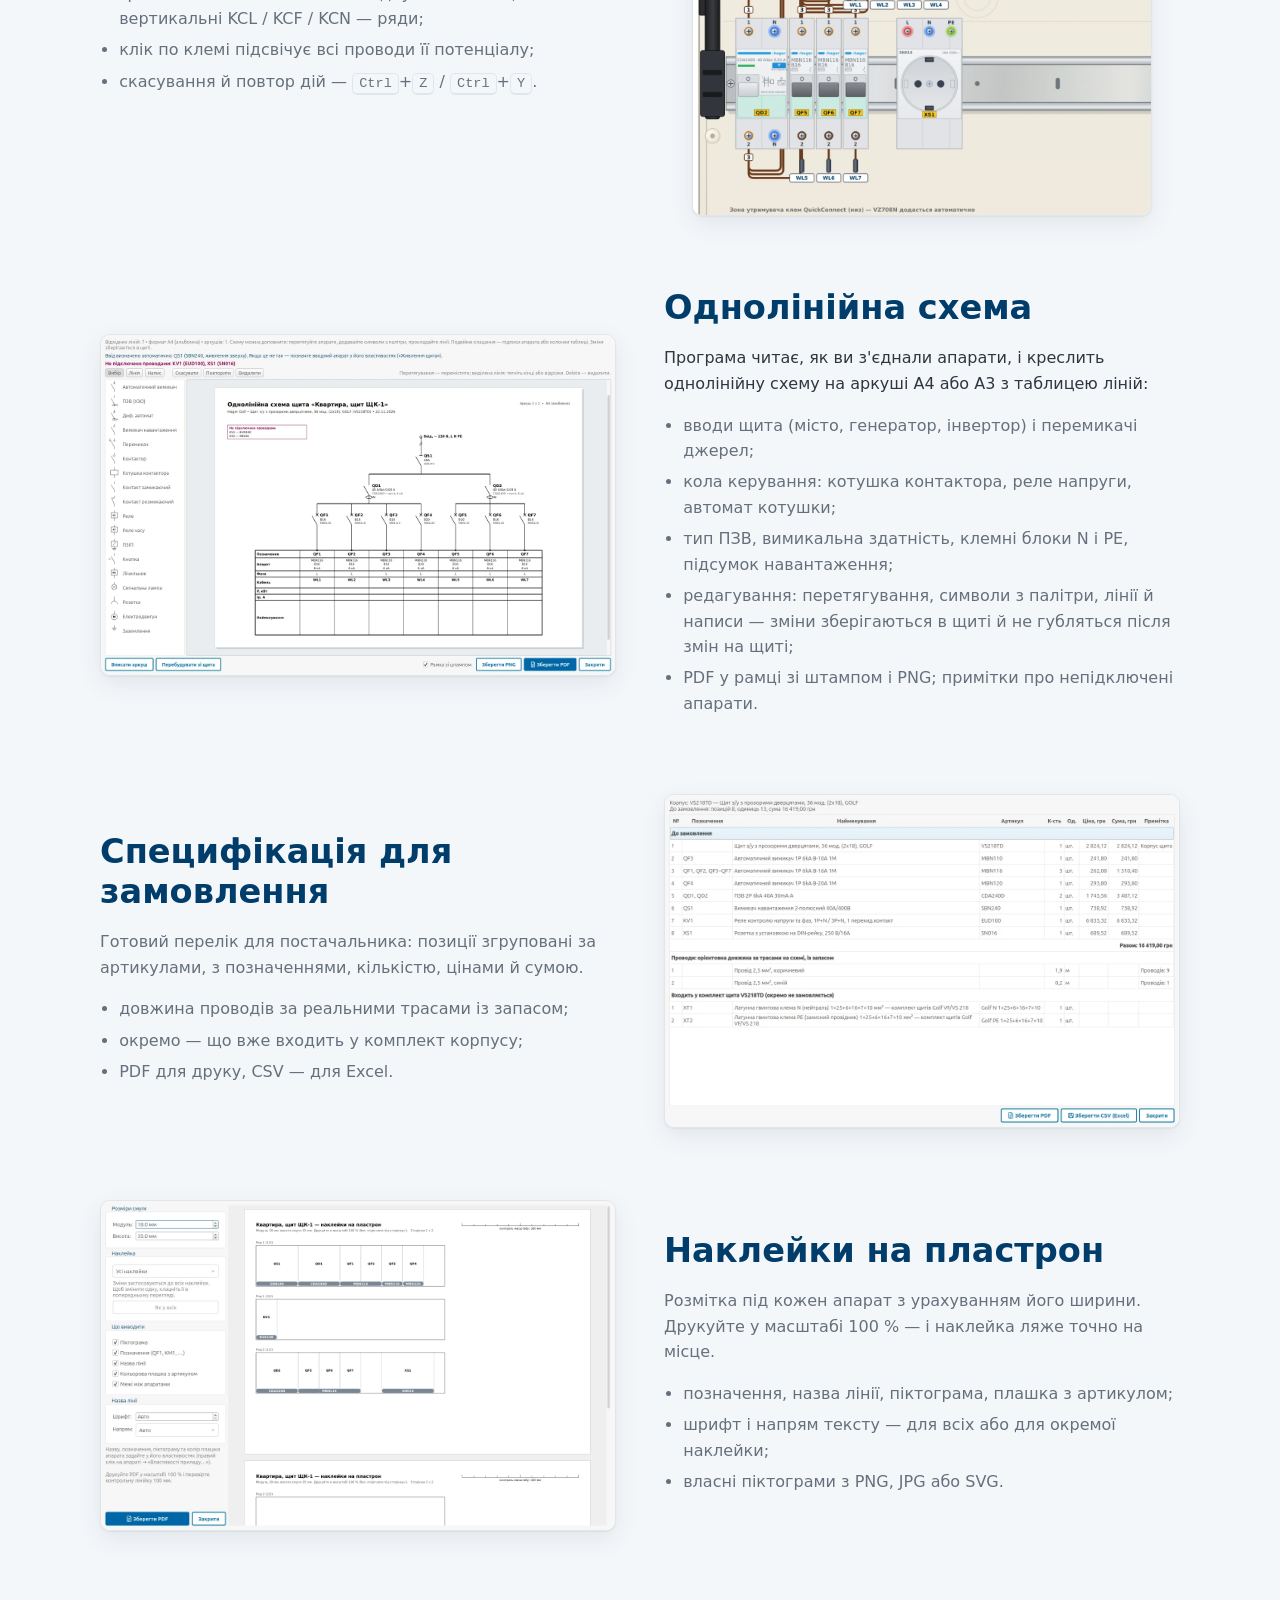
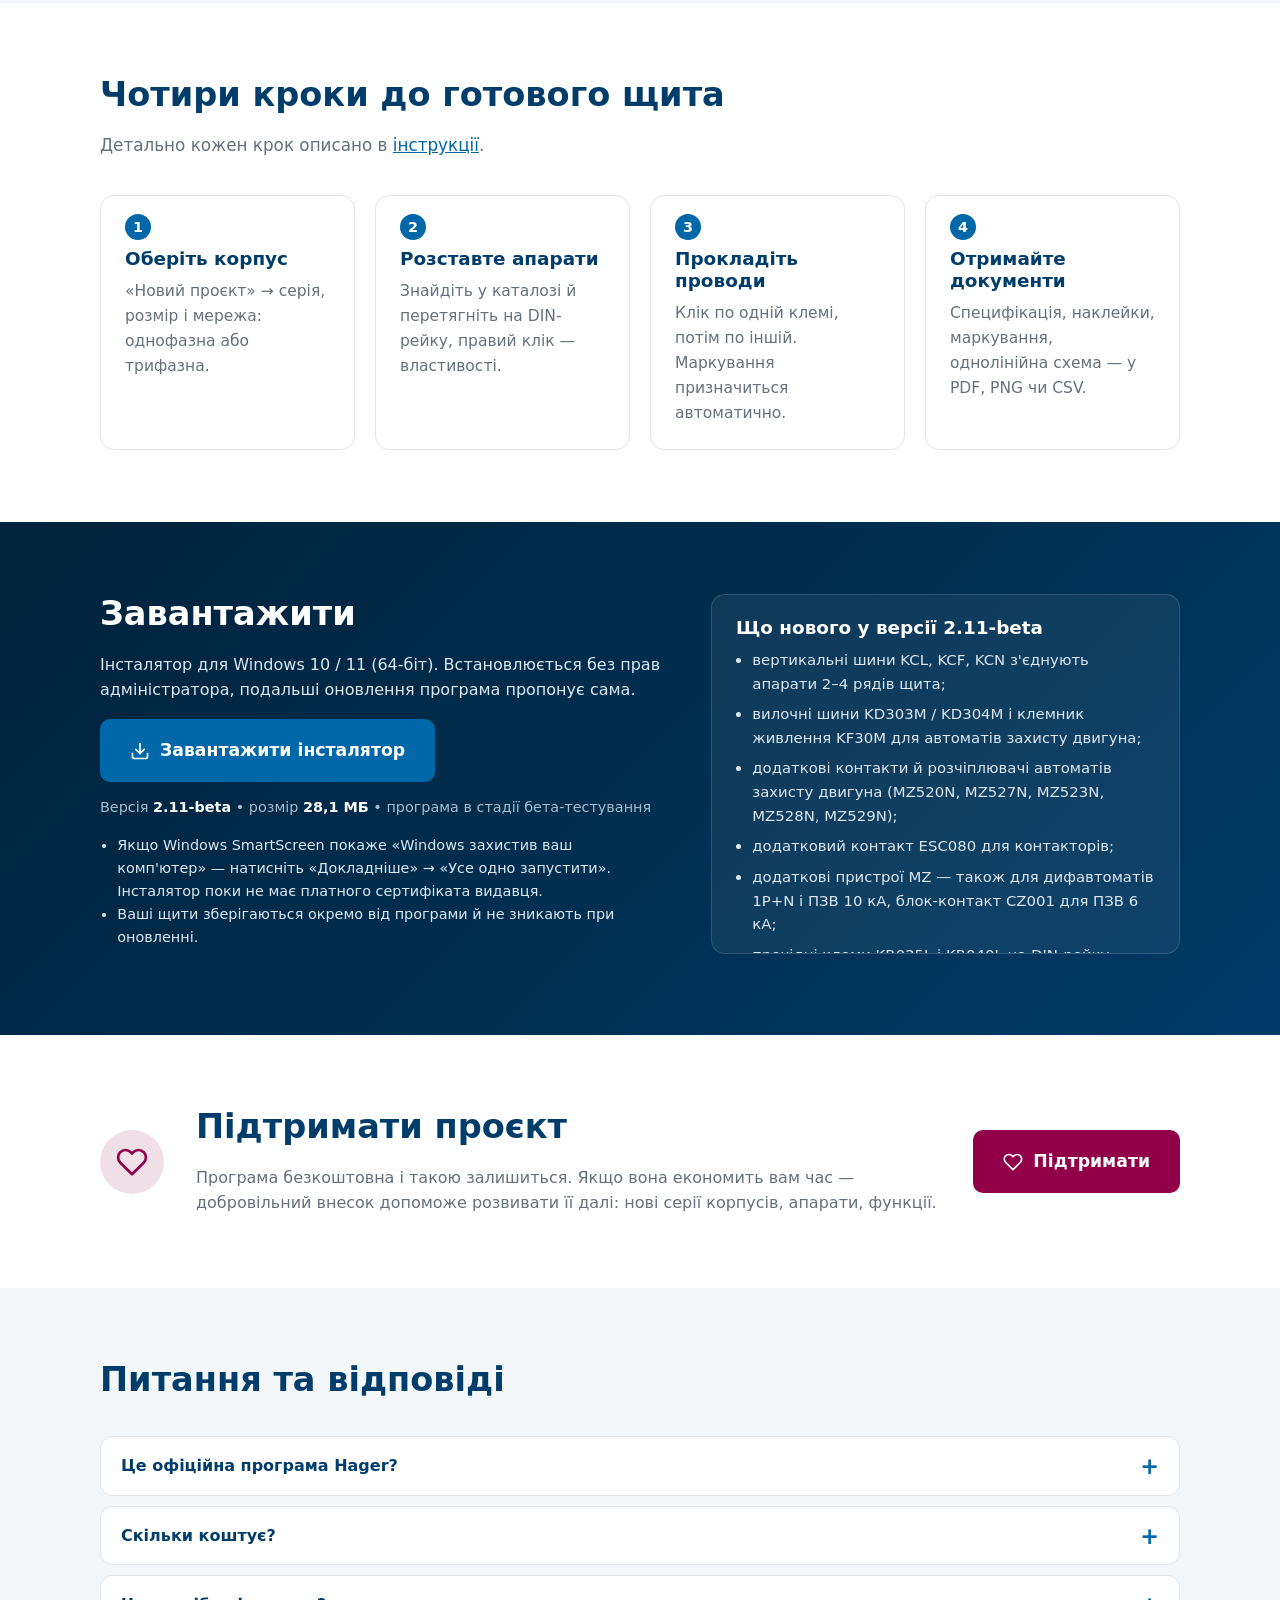
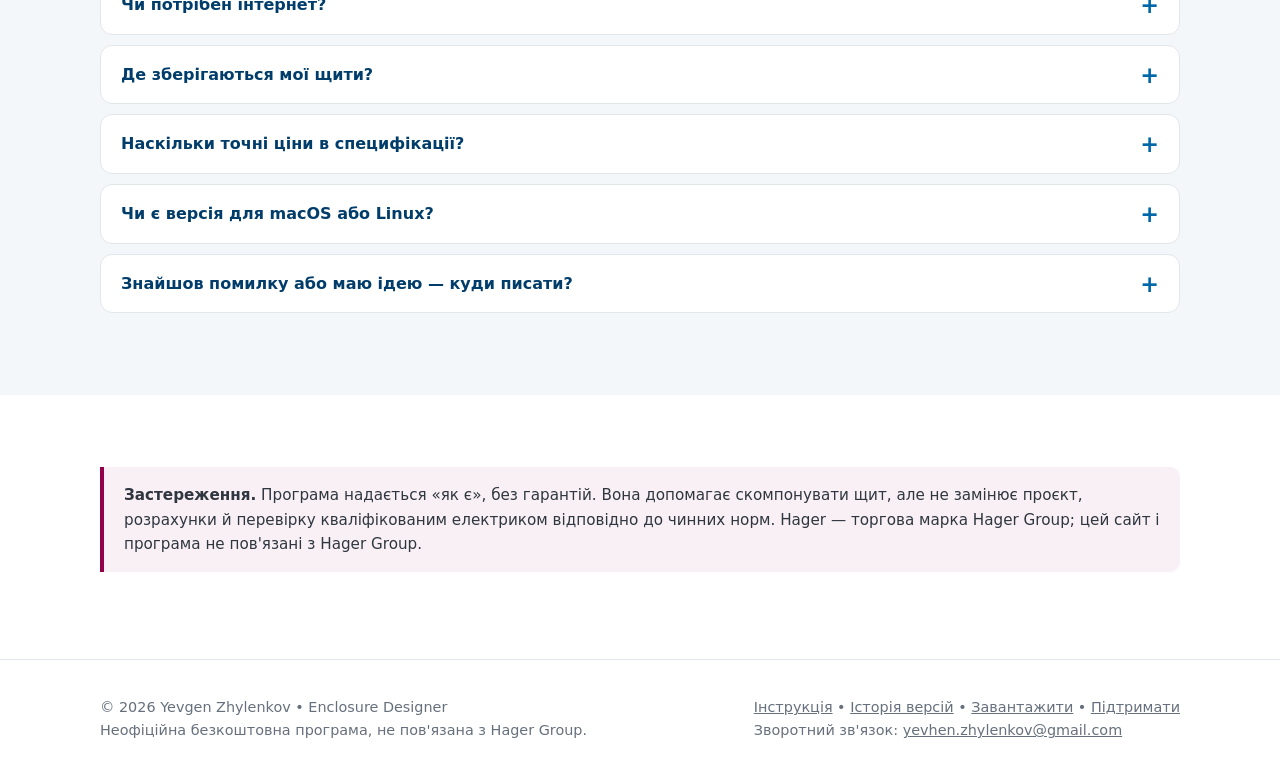
==== commit 104c6536: "Оновлення сайту" ====
--- a/index.html
+++ b/index.html
@@ -44,11 +44,11 @@
       <p class="lead">Зберіть модульний електрощит на екрані: корпус, апарати на DIN-рейках, проводи з маркуванням —
         і отримайте специфікацію з цінами та наклейки на пластрон за кілька хвилин.</p>
       <div class="cta">
-        <a class="btn big" href="https://github.com/YevgenZhylenkov/enclosure-designer-releases/releases/download/v2.10-beta/EnclosureDesigner-Setup-2.10-beta.exe"><svg viewBox="0 0 24 24" fill="none" stroke="currentColor" stroke-width="2" stroke-linecap="round" stroke-linejoin="round" aria-hidden="true"><path d="M21 15v4a2 2 0 0 1-2 2H5a2 2 0 0 1-2-2v-4"/><polyline points="7 10 12 15 17 10"/><line x1="12" y1="15" x2="12" y2="3"/></svg>Завантажити для Windows</a>
+        <a class="btn big" href="https://github.com/YevgenZhylenkov/enclosure-designer-releases/releases/download/v2.11-beta/EnclosureDesigner-Setup-2.11-beta.exe"><svg viewBox="0 0 24 24" fill="none" stroke="currentColor" stroke-width="2" stroke-linecap="round" stroke-linejoin="round" aria-hidden="true"><path d="M21 15v4a2 2 0 0 1-2 2H5a2 2 0 0 1-2-2v-4"/><polyline points="7 10 12 15 17 10"/><line x1="12" y1="15" x2="12" y2="3"/></svg>Завантажити для Windows</a>
         <a class="btn big ghost" href="guide/">Інструкція</a>
       </div>
       <p class="meta">
-        Версія <b>2.10-beta</b>         • <b>28,0 МБ</b>        • без реєстрації • без прав адміністратора
+        Версія <b>2.11-beta</b>         • <b>28,1 МБ</b>        • без реєстрації • без прав адміністратора
       </p>
       <p class="beta"><b>Програма ще в розробці (бета-версія).</b> Можливі помилки, збої та неточності — у каталозі,
         цінах, схемах і розрахунках. Перевіряйте результат і <a href="mailto:yevhen.zhylenkov@gmail.com">повідомляйте про
@@ -107,7 +107,7 @@
         <ul>
           <li>ширина апаратів з кроком пів модуля;</li>
           <li>комплектні клеми N / PE і тримачі QuickConnect додаються самі;</li>
-          <li>гребінчасті шини KB / KDN об'єднують полюси;</li>
+          <li>гребінчасті шини KB / KDN об'єднують полюси, вертикальні KCL / KCF / KCN — ряди;</li>
           <li>клік по клемі підсвічує всі проводи її потенціалу;</li>
           <li>скасування й повтор дій — <kbd>Ctrl</kbd>+<kbd>Z</kbd> / <kbd>Ctrl</kbd>+<kbd>Y</kbd>.</li>
         </ul>
@@ -181,10 +181,10 @@
       <p>Інсталятор для Windows 10 / 11 (64-біт). Встановлюється без прав адміністратора, подальші оновлення програма
         пропонує сама.</p>
       <div class="cta">
-        <a class="btn big" href="https://github.com/YevgenZhylenkov/enclosure-designer-releases/releases/download/v2.10-beta/EnclosureDesigner-Setup-2.10-beta.exe"><svg viewBox="0 0 24 24" fill="none" stroke="currentColor" stroke-width="2" stroke-linecap="round" stroke-linejoin="round" aria-hidden="true"><path d="M21 15v4a2 2 0 0 1-2 2H5a2 2 0 0 1-2-2v-4"/><polyline points="7 10 12 15 17 10"/><line x1="12" y1="15" x2="12" y2="3"/></svg>Завантажити інсталятор</a>
+        <a class="btn big" href="https://github.com/YevgenZhylenkov/enclosure-designer-releases/releases/download/v2.11-beta/EnclosureDesigner-Setup-2.11-beta.exe"><svg viewBox="0 0 24 24" fill="none" stroke="currentColor" stroke-width="2" stroke-linecap="round" stroke-linejoin="round" aria-hidden="true"><path d="M21 15v4a2 2 0 0 1-2 2H5a2 2 0 0 1-2-2v-4"/><polyline points="7 10 12 15 17 10"/><line x1="12" y1="15" x2="12" y2="3"/></svg>Завантажити інсталятор</a>
       </div>
       <p class="meta">
-        Версія <b>2.10-beta</b>         • розмір <b>28,0 МБ</b>        • програма в стадії бета-тестування
+        Версія <b>2.11-beta</b>         • розмір <b>28,1 МБ</b>        • програма в стадії бета-тестування
       </p>
       <ul class="small">
         <li>Якщо Windows SmartScreen покаже «Windows захистив ваш комп'ютер» — натисніть «Докладніше» → «Усе одно запустити».
@@ -193,8 +193,8 @@
       </ul>
     </div>
         <div class="notes">
-      <h3>Що нового у версії 2.10-beta</h3>
-      <ul><li>латунні шини N і PE (Golf, Vega, Cosmos, Vector) мають новий вигляд;</li><li>виправлено помилку зі зміною розташування проводів.</li></ul>      <p class="small" style="margin:1em 0 0"><a href="changelog/" style="color:#8cc8f0">Уся історія версій →</a></p>
+      <h3>Що нового у версії 2.11-beta</h3>
+      <ul><li>вертикальні шини KCL, KCF, KCN з&#039;єднують апарати 2–4 рядів щита;</li><li>вилочні шини KD303M / KD304M і клемник живлення KF30M для автоматів захисту двигуна;</li><li>додаткові контакти й розчіплювачі автоматів захисту двигуна (MZ520N, MZ527N, MZ523N, MZ528N, MZ529N);</li><li>додатковий контакт ESC080 для контакторів;</li><li>додаткові пристрої MZ — також для дифавтоматів 1P+N і ПЗВ 10 кА, блок-контакт CZ001 для ПЗВ 6 кА;</li><li>прохідні клеми KR025L і KR040L на DIN-рейку;</li><li>автомати й дифавтомати з дуговим захистом — в окремих розділах каталогу;</li><li>у каталозі автоматів — фільтр за відключною здатністю (кА);</li><li>у специфікації — торцеві кришки шин і захисні чохли KZ059 на вільні місця шин;</li><li>однаковий логотип на всіх апаратах.</li></ul>      <p class="small" style="margin:1em 0 0"><a href="changelog/" style="color:#8cc8f0">Уся історія версій →</a></p>
     </div>
       </div>
 </section>
@@ -248,7 +248,7 @@
     <div>
       <a href="guide/">Інструкція</a> •
       <a href="changelog/">Історія версій</a> •
-      <a href="https://github.com/YevgenZhylenkov/enclosure-designer-releases/releases/download/v2.10-beta/EnclosureDesigner-Setup-2.10-beta.exe">Завантажити</a> •
+      <a href="https://github.com/YevgenZhylenkov/enclosure-designer-releases/releases/download/v2.11-beta/EnclosureDesigner-Setup-2.11-beta.exe">Завантажити</a> •
       <a href="https://donatello.to/enclosure_designer" target="_blank" rel="noopener">Підтримати</a><br>
       Зворотний зв'язок: <a href="mailto:yevhen.zhylenkov@gmail.com">yevhen.zhylenkov@gmail.com</a>
     </div>
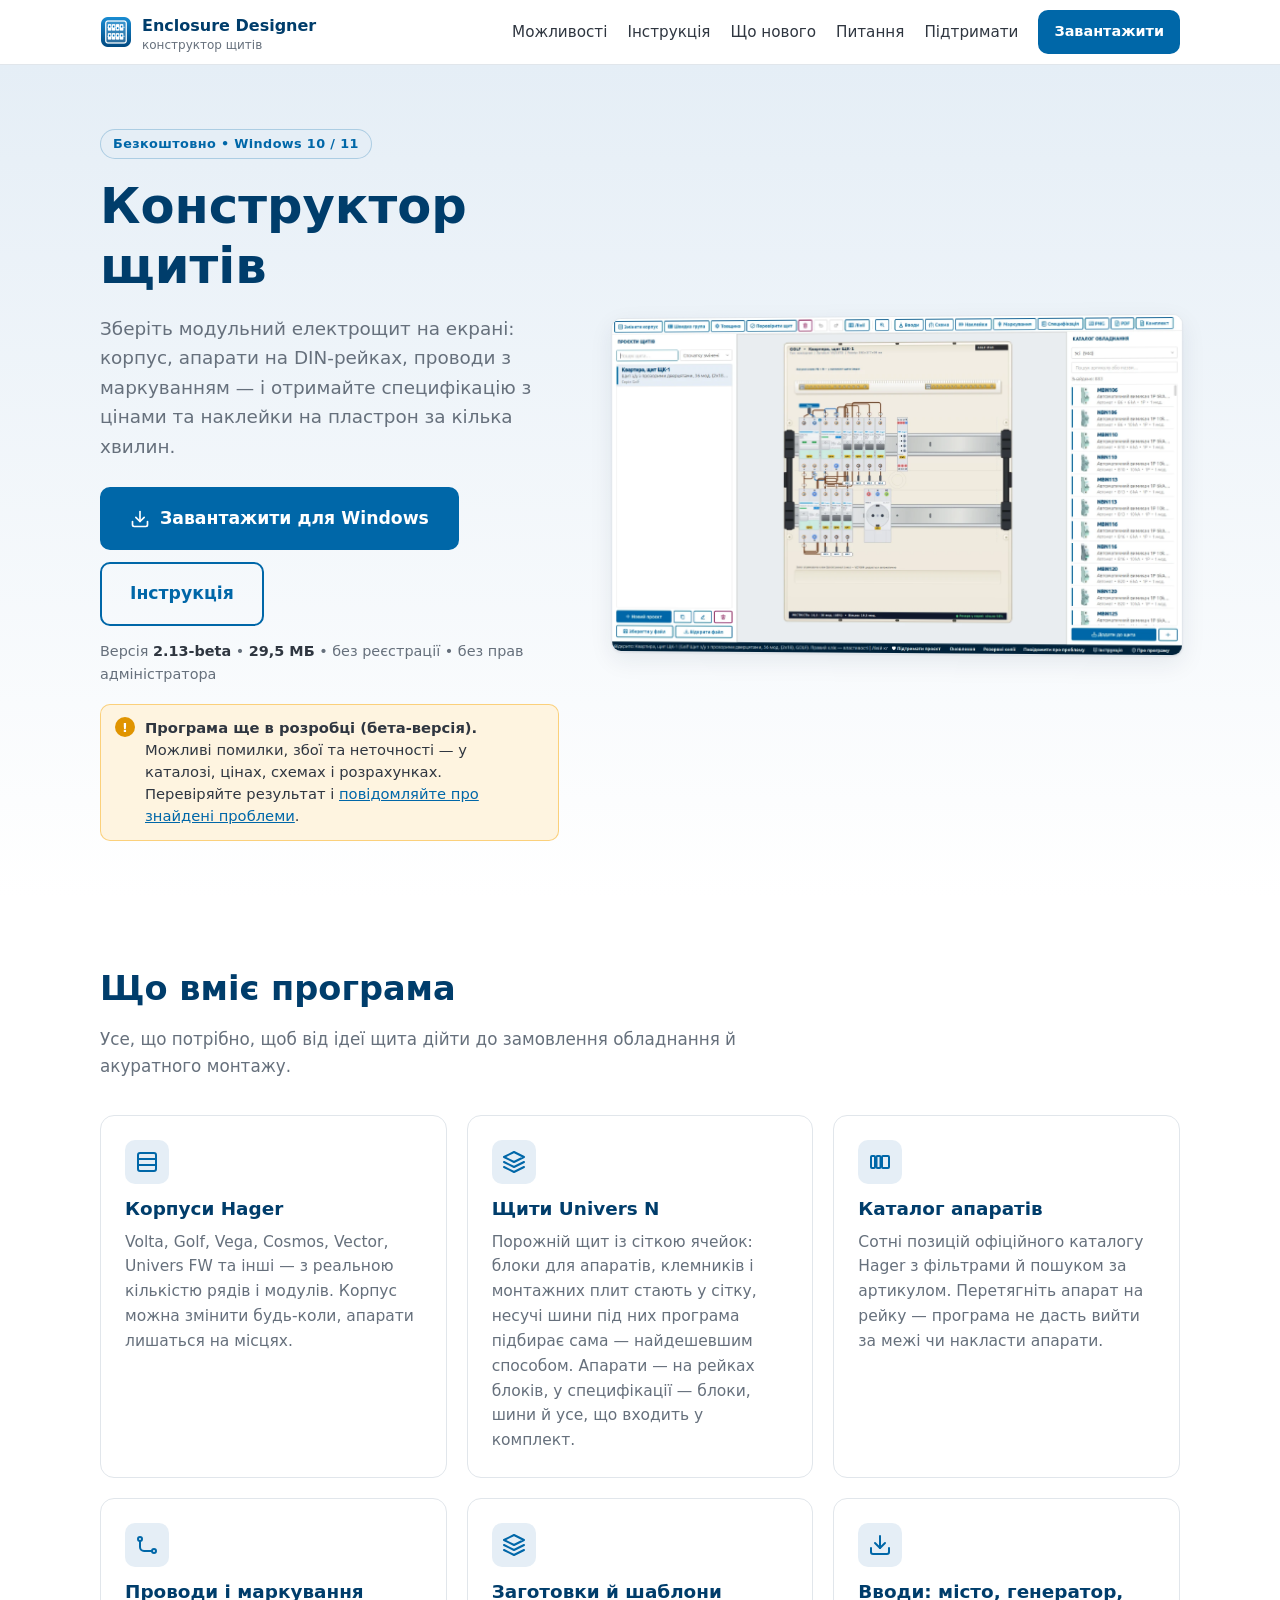
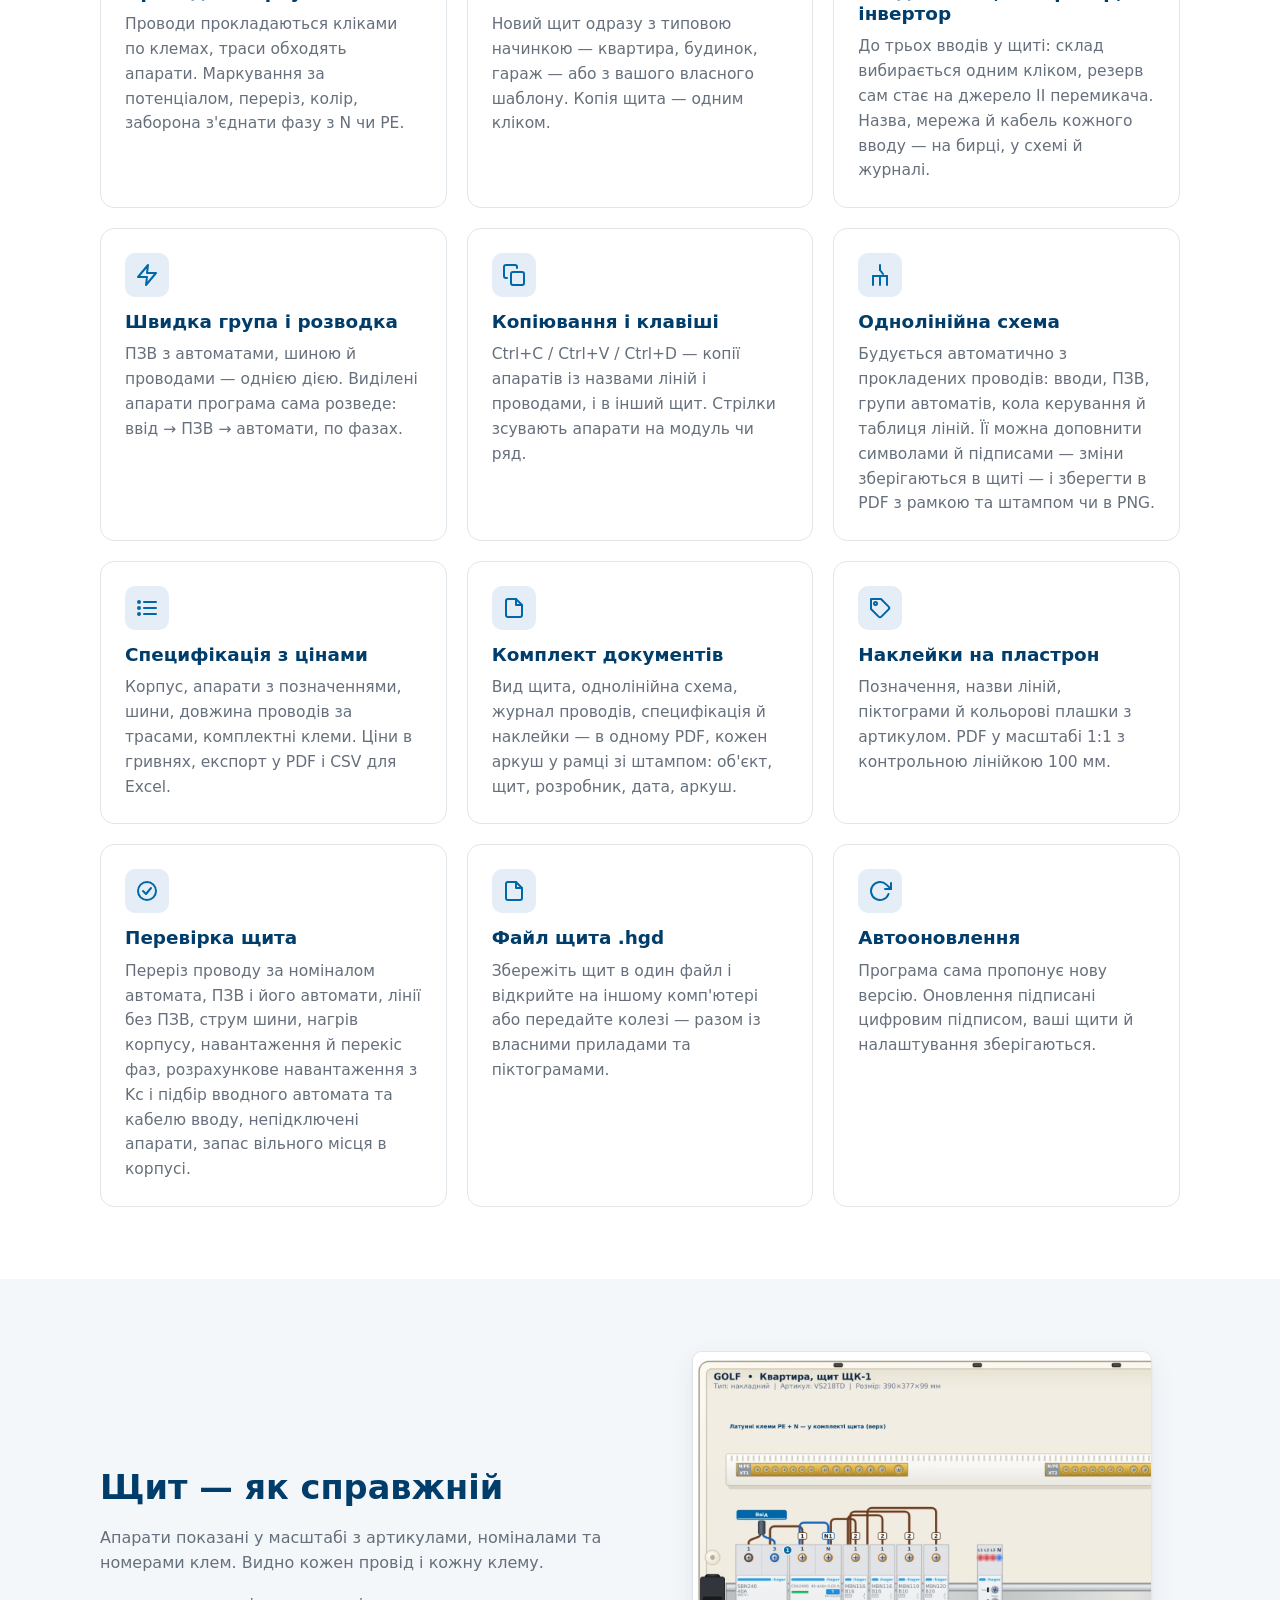
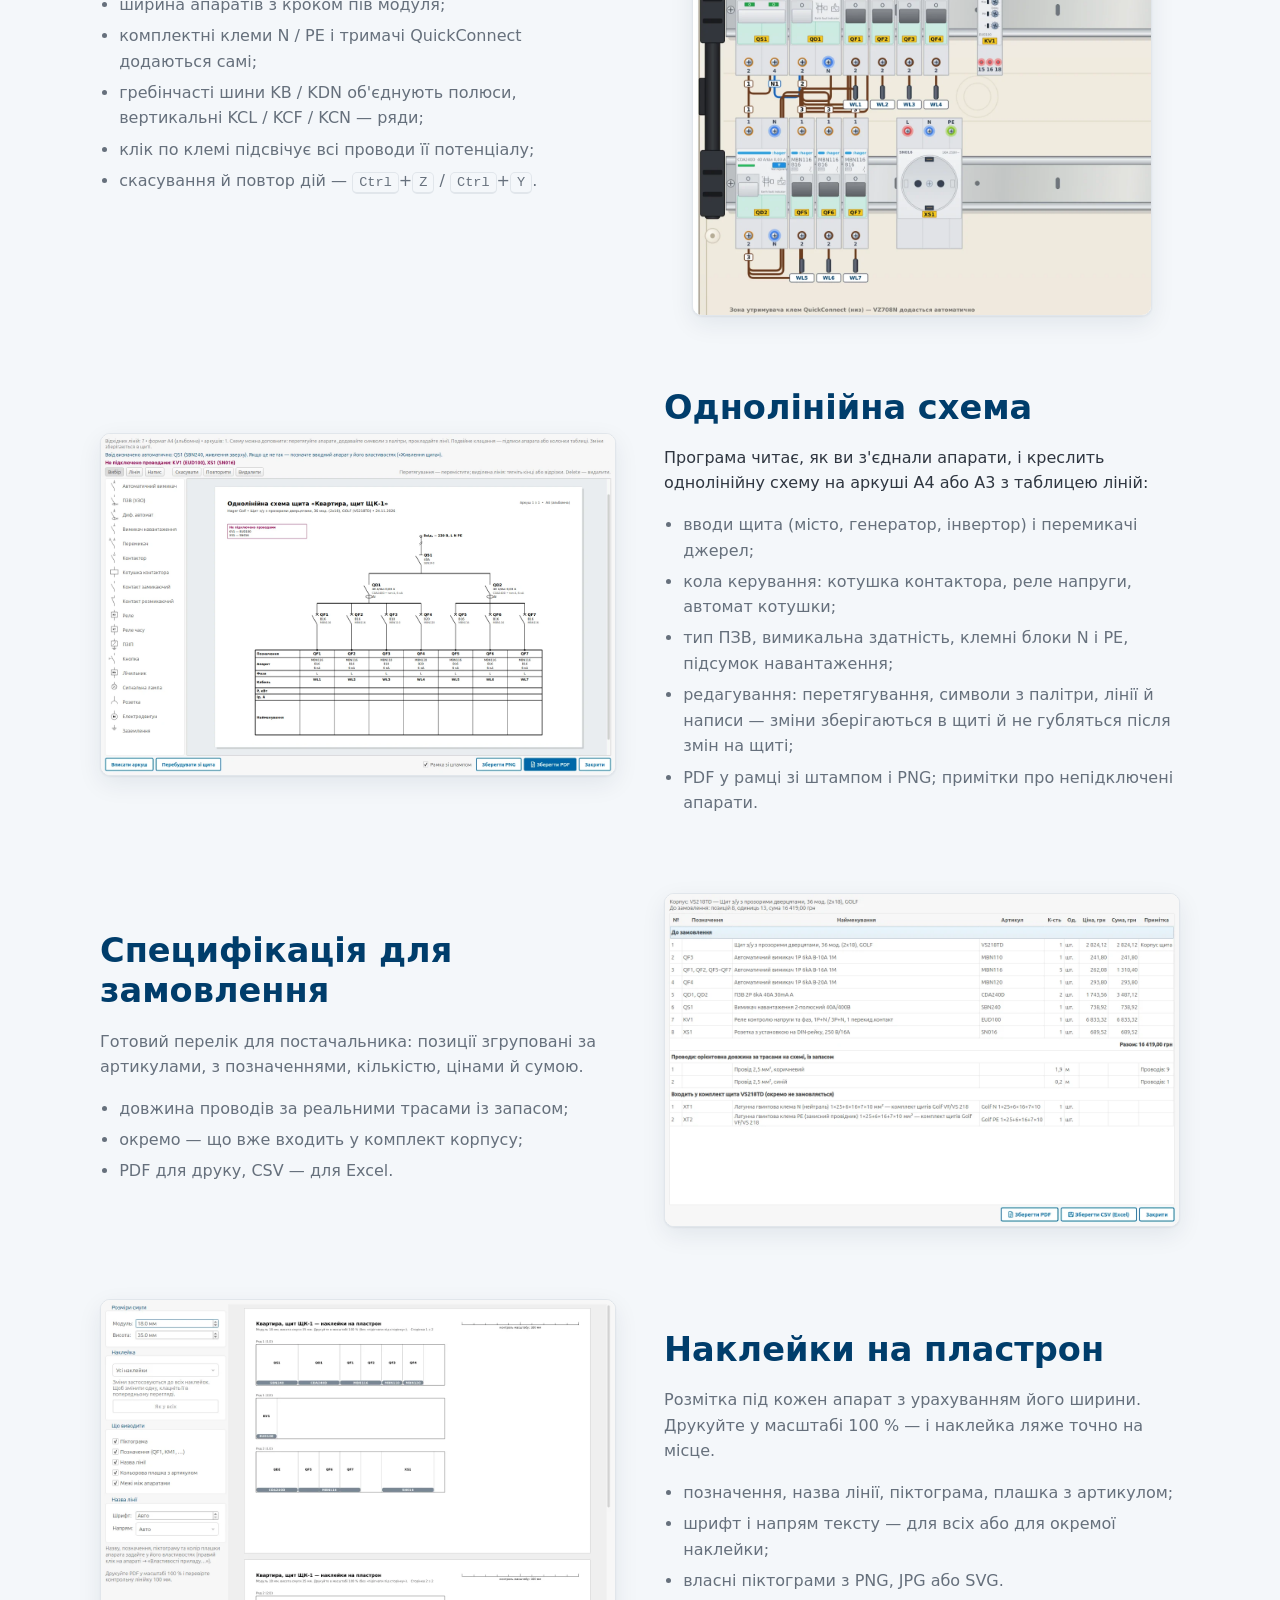
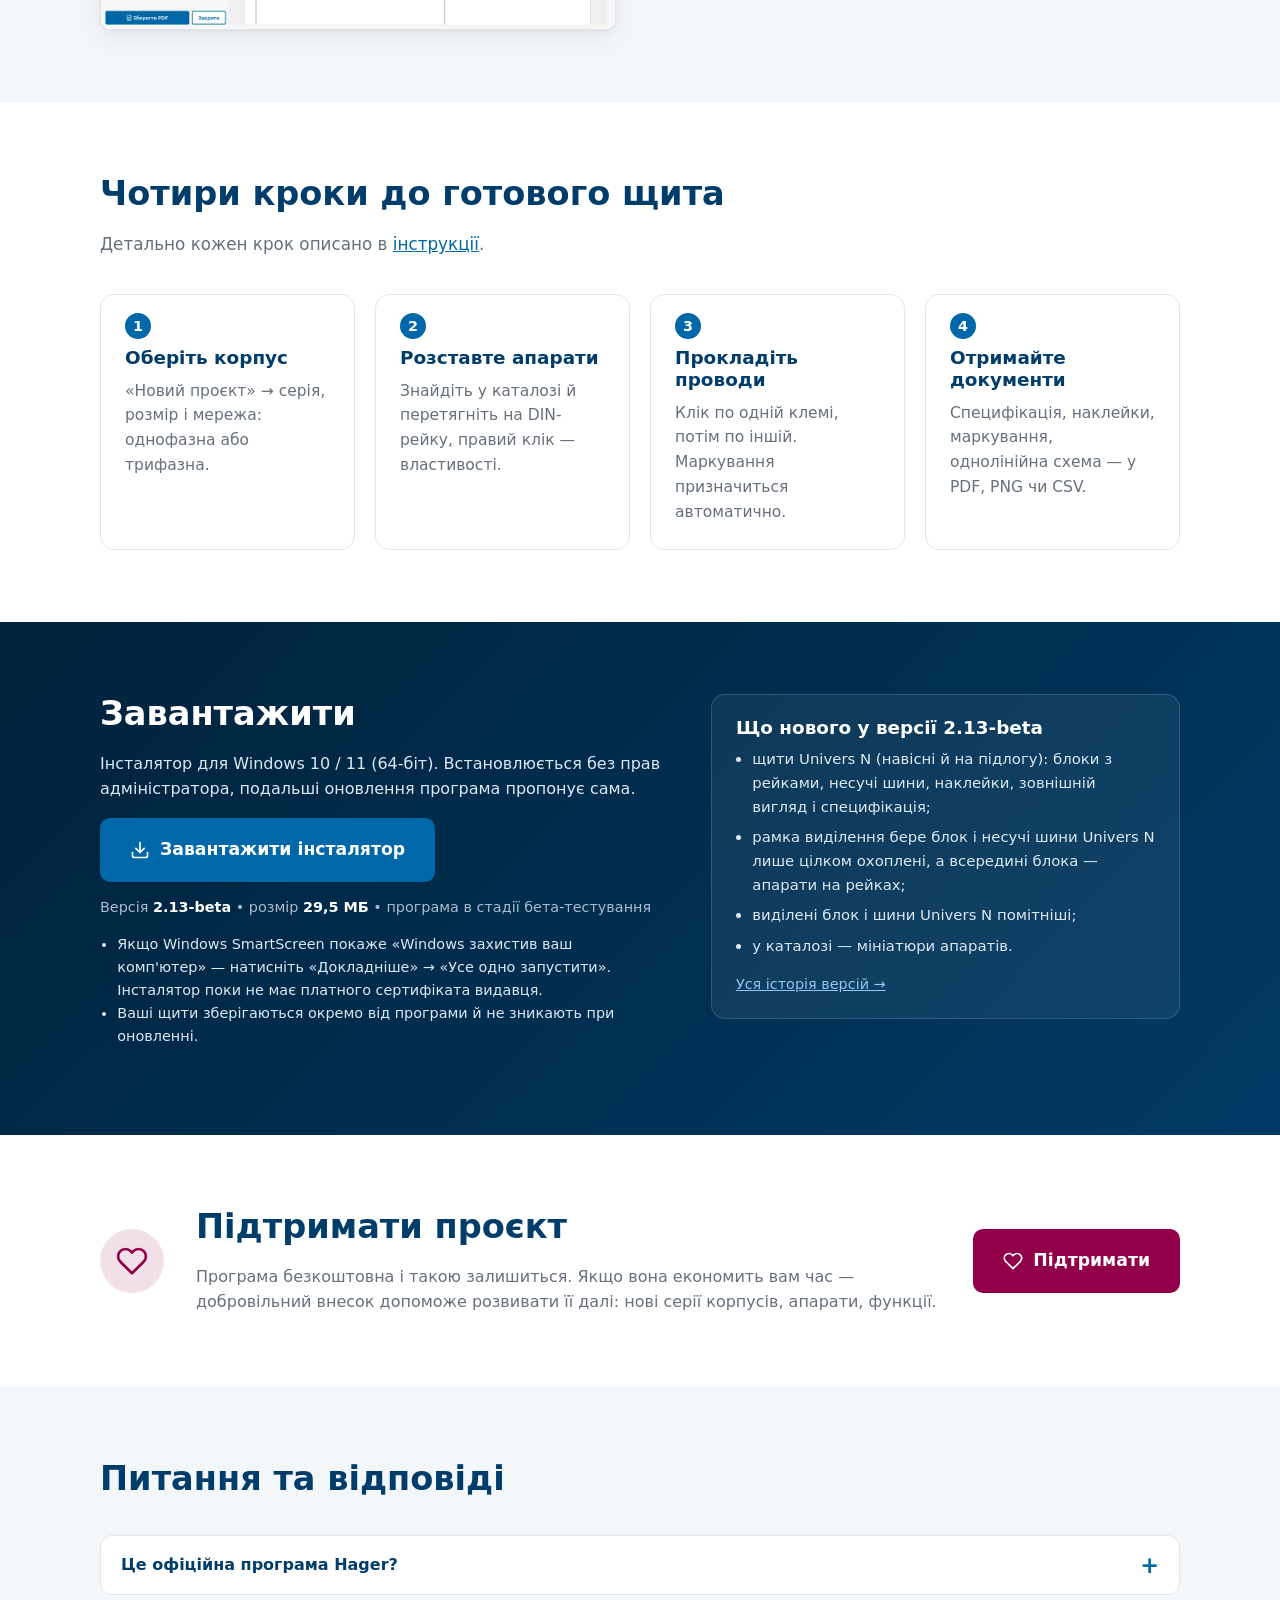
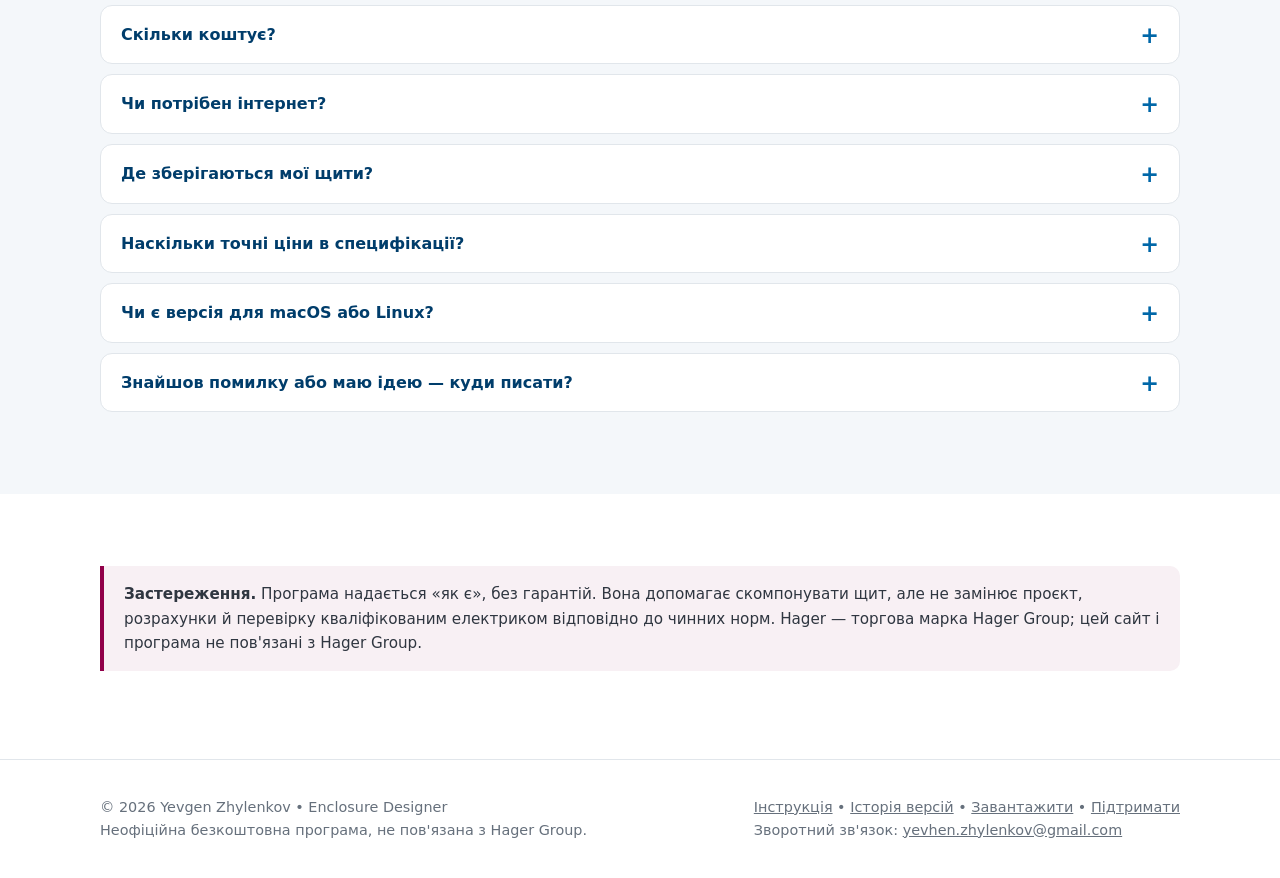
==== commit d7818c7e: "Оновлення сайту" ====
--- a/index.html
+++ b/index.html
@@ -44,11 +44,11 @@
       <p class="lead">Зберіть модульний електрощит на екрані: корпус, апарати на DIN-рейках, проводи з маркуванням —
         і отримайте специфікацію з цінами та наклейки на пластрон за кілька хвилин.</p>
       <div class="cta">
-        <a class="btn big" href="https://github.com/YevgenZhylenkov/enclosure-designer-releases/releases/download/v2.11-beta/EnclosureDesigner-Setup-2.11-beta.exe"><svg viewBox="0 0 24 24" fill="none" stroke="currentColor" stroke-width="2" stroke-linecap="round" stroke-linejoin="round" aria-hidden="true"><path d="M21 15v4a2 2 0 0 1-2 2H5a2 2 0 0 1-2-2v-4"/><polyline points="7 10 12 15 17 10"/><line x1="12" y1="15" x2="12" y2="3"/></svg>Завантажити для Windows</a>
+        <a class="btn big" href="https://github.com/YevgenZhylenkov/enclosure-designer-releases/releases/download/v2.13-beta/EnclosureDesigner-Setup-2.13-beta.exe"><svg viewBox="0 0 24 24" fill="none" stroke="currentColor" stroke-width="2" stroke-linecap="round" stroke-linejoin="round" aria-hidden="true"><path d="M21 15v4a2 2 0 0 1-2 2H5a2 2 0 0 1-2-2v-4"/><polyline points="7 10 12 15 17 10"/><line x1="12" y1="15" x2="12" y2="3"/></svg>Завантажити для Windows</a>
         <a class="btn big ghost" href="guide/">Інструкція</a>
       </div>
       <p class="meta">
-        Версія <b>2.11-beta</b>         • <b>28,1 МБ</b>        • без реєстрації • без прав адміністратора
+        Версія <b>2.13-beta</b>         • <b>29,5 МБ</b>        • без реєстрації • без прав адміністратора
       </p>
       <p class="beta"><b>Програма ще в розробці (бета-версія).</b> Можливі помилки, збої та неточності — у каталозі,
         цінах, схемах і розрахунках. Перевіряйте результат і <a href="mailto:yevhen.zhylenkov@gmail.com">повідомляйте про
@@ -68,6 +68,8 @@
     <div class="grid c3">
       <div class="card"><div class="ico"><svg viewBox="0 0 24 24" fill="none" stroke="currentColor" stroke-width="2" stroke-linecap="round" stroke-linejoin="round" aria-hidden="true"><rect x="3" y="3" width="18" height="18" rx="2"/><line x1="3" y1="9" x2="21" y2="9"/><line x1="3" y1="15" x2="21" y2="15"/></svg></div><h3>Корпуси Hager</h3>
         <p>Volta, Golf, Vega, Cosmos, Vector, Univers FW та інші — з реальною кількістю рядів і модулів. Корпус можна змінити будь-коли, апарати лишаться на місцях.</p></div>
+      <div class="card"><div class="ico"><svg viewBox="0 0 24 24" fill="none" stroke="currentColor" stroke-width="2" stroke-linecap="round" stroke-linejoin="round" aria-hidden="true"><polygon points="12 2 2 7 12 12 22 7 12 2"/><polyline points="2 17 12 22 22 17"/><polyline points="2 12 12 17 22 12"/></svg></div><h3>Щити Univers N</h3>
+        <p>Порожній щит із сіткою ячейок: блоки для апаратів, клемників і монтажних плит стають у сітку, несучі шини під них програма підбирає сама — найдешевшим способом. Апарати — на рейках блоків, у специфікації — блоки, шини й усе, що входить у комплект.</p></div>
       <div class="card"><div class="ico"><svg viewBox="0 0 24 24" fill="none" stroke="currentColor" stroke-width="2" stroke-linecap="round" stroke-linejoin="round" aria-hidden="true"><rect x="3" y="6" width="4" height="12" rx="1"/><rect x="8.5" y="6" width="4" height="12" rx="1"/><rect x="14" y="6" width="7" height="12" rx="1"/></svg></div><h3>Каталог апаратів</h3>
         <p>Сотні позицій офіційного каталогу Hager з фільтрами й пошуком за артикулом. Перетягніть апарат на рейку — програма не дасть вийти за межі чи накласти апарати.</p></div>
       <div class="card"><div class="ico"><svg viewBox="0 0 24 24" fill="none" stroke="currentColor" stroke-width="2" stroke-linecap="round" stroke-linejoin="round" aria-hidden="true"><circle cx="5" cy="6" r="2"/><circle cx="19" cy="18" r="2"/><path d="M5 8v6a4 4 0 0 0 4 4h8"/></svg></div><h3>Проводи і маркування</h3>
@@ -181,10 +183,10 @@
       <p>Інсталятор для Windows 10 / 11 (64-біт). Встановлюється без прав адміністратора, подальші оновлення програма
         пропонує сама.</p>
       <div class="cta">
-        <a class="btn big" href="https://github.com/YevgenZhylenkov/enclosure-designer-releases/releases/download/v2.11-beta/EnclosureDesigner-Setup-2.11-beta.exe"><svg viewBox="0 0 24 24" fill="none" stroke="currentColor" stroke-width="2" stroke-linecap="round" stroke-linejoin="round" aria-hidden="true"><path d="M21 15v4a2 2 0 0 1-2 2H5a2 2 0 0 1-2-2v-4"/><polyline points="7 10 12 15 17 10"/><line x1="12" y1="15" x2="12" y2="3"/></svg>Завантажити інсталятор</a>
+        <a class="btn big" href="https://github.com/YevgenZhylenkov/enclosure-designer-releases/releases/download/v2.13-beta/EnclosureDesigner-Setup-2.13-beta.exe"><svg viewBox="0 0 24 24" fill="none" stroke="currentColor" stroke-width="2" stroke-linecap="round" stroke-linejoin="round" aria-hidden="true"><path d="M21 15v4a2 2 0 0 1-2 2H5a2 2 0 0 1-2-2v-4"/><polyline points="7 10 12 15 17 10"/><line x1="12" y1="15" x2="12" y2="3"/></svg>Завантажити інсталятор</a>
       </div>
       <p class="meta">
-        Версія <b>2.11-beta</b>         • розмір <b>28,1 МБ</b>        • програма в стадії бета-тестування
+        Версія <b>2.13-beta</b>         • розмір <b>29,5 МБ</b>        • програма в стадії бета-тестування
       </p>
       <ul class="small">
         <li>Якщо Windows SmartScreen покаже «Windows захистив ваш комп'ютер» — натисніть «Докладніше» → «Усе одно запустити».
@@ -193,8 +195,8 @@
       </ul>
     </div>
         <div class="notes">
-      <h3>Що нового у версії 2.11-beta</h3>
-      <ul><li>вертикальні шини KCL, KCF, KCN з&#039;єднують апарати 2–4 рядів щита;</li><li>вилочні шини KD303M / KD304M і клемник живлення KF30M для автоматів захисту двигуна;</li><li>додаткові контакти й розчіплювачі автоматів захисту двигуна (MZ520N, MZ527N, MZ523N, MZ528N, MZ529N);</li><li>додатковий контакт ESC080 для контакторів;</li><li>додаткові пристрої MZ — також для дифавтоматів 1P+N і ПЗВ 10 кА, блок-контакт CZ001 для ПЗВ 6 кА;</li><li>прохідні клеми KR025L і KR040L на DIN-рейку;</li><li>автомати й дифавтомати з дуговим захистом — в окремих розділах каталогу;</li><li>у каталозі автоматів — фільтр за відключною здатністю (кА);</li><li>у специфікації — торцеві кришки шин і захисні чохли KZ059 на вільні місця шин;</li><li>однаковий логотип на всіх апаратах.</li></ul>      <p class="small" style="margin:1em 0 0"><a href="changelog/" style="color:#8cc8f0">Уся історія версій →</a></p>
+      <h3>Що нового у версії 2.13-beta</h3>
+      <ul><li>щити Univers N (навісні й на підлогу): блоки з рейками, несучі шини, наклейки, зовнішній вигляд і специфікація;</li><li>рамка виділення бере блок і несучі шини Univers N лише цілком охоплені, а всередині блока — апарати на рейках;</li><li>виділені блок і шини Univers N помітніші;</li><li>у каталозі — мініатюри апаратів.</li></ul>      <p class="small" style="margin:1em 0 0"><a href="changelog/" style="color:#8cc8f0">Уся історія версій →</a></p>
     </div>
       </div>
 </section>
@@ -248,7 +250,7 @@
     <div>
       <a href="guide/">Інструкція</a> •
       <a href="changelog/">Історія версій</a> •
-      <a href="https://github.com/YevgenZhylenkov/enclosure-designer-releases/releases/download/v2.11-beta/EnclosureDesigner-Setup-2.11-beta.exe">Завантажити</a> •
+      <a href="https://github.com/YevgenZhylenkov/enclosure-designer-releases/releases/download/v2.13-beta/EnclosureDesigner-Setup-2.13-beta.exe">Завантажити</a> •
       <a href="https://donatello.to/enclosure_designer" target="_blank" rel="noopener">Підтримати</a><br>
       Зворотний зв'язок: <a href="mailto:yevhen.zhylenkov@gmail.com">yevhen.zhylenkov@gmail.com</a>
     </div>
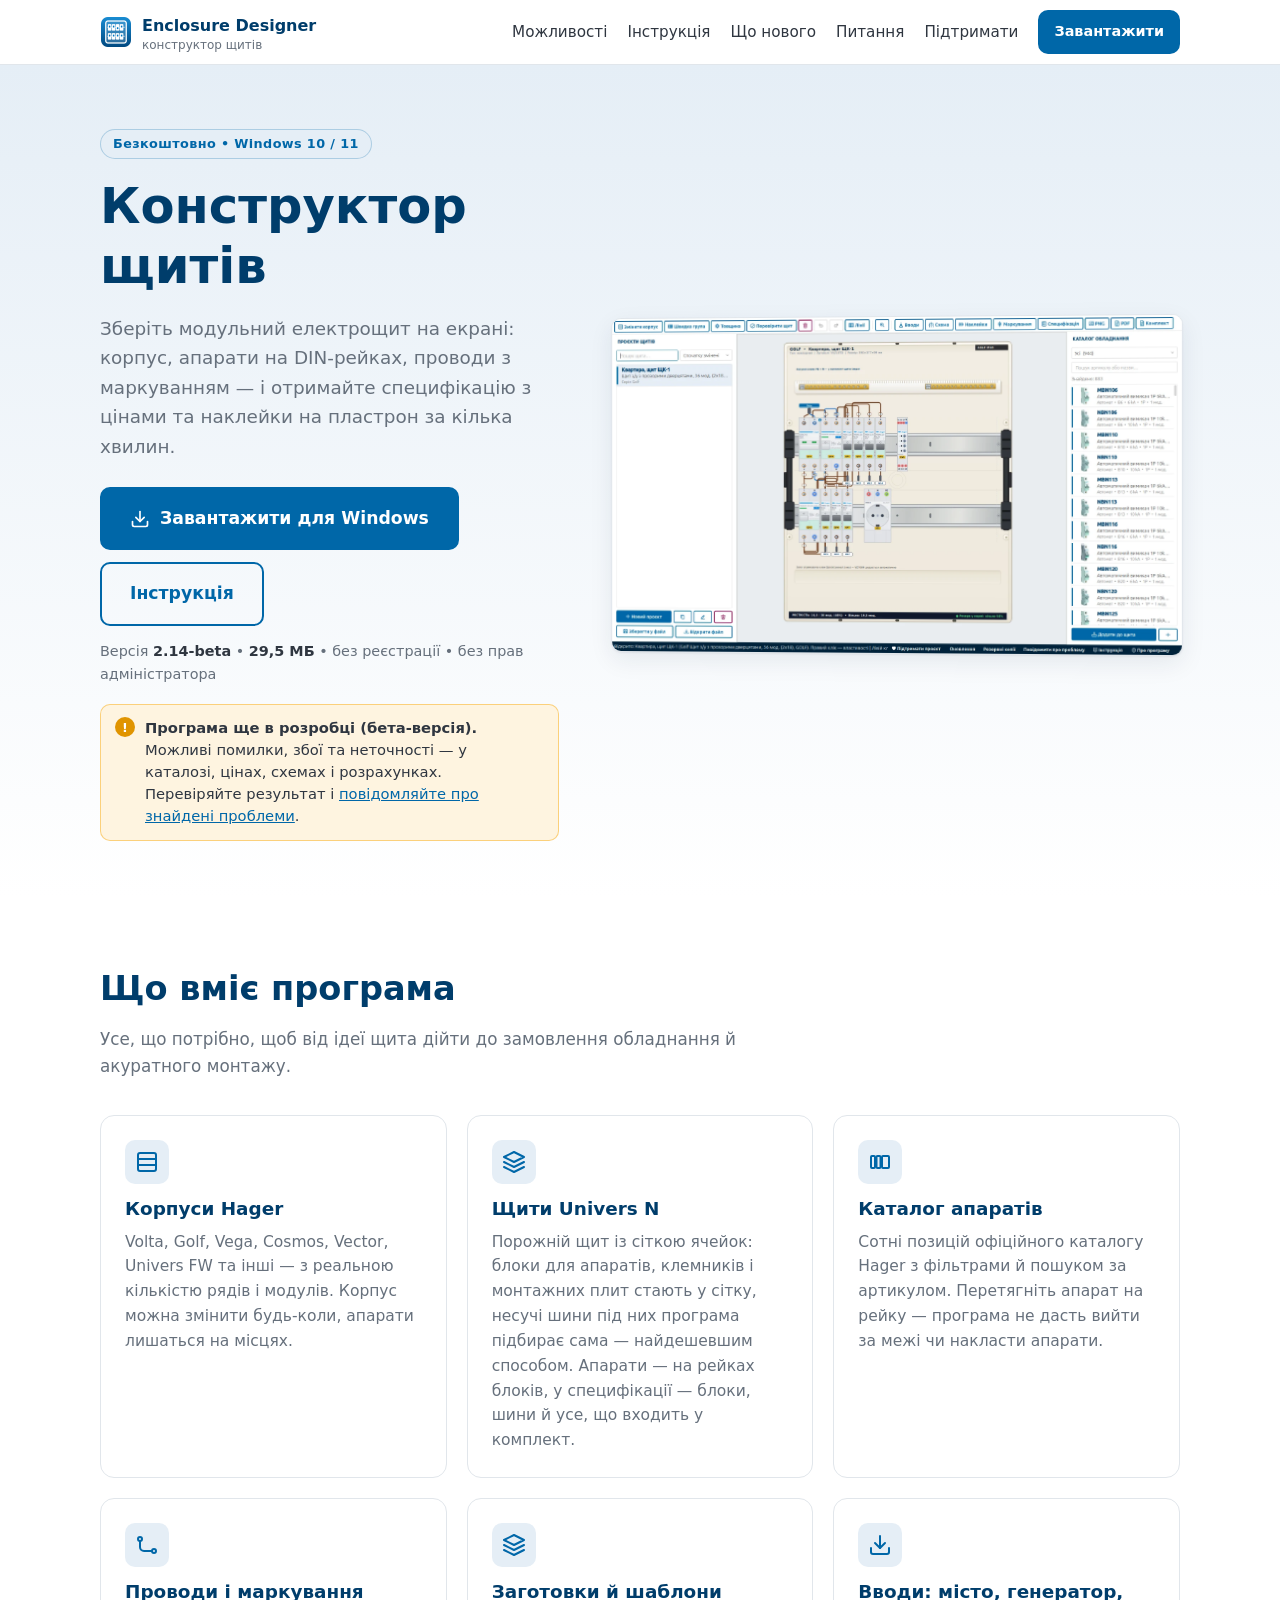
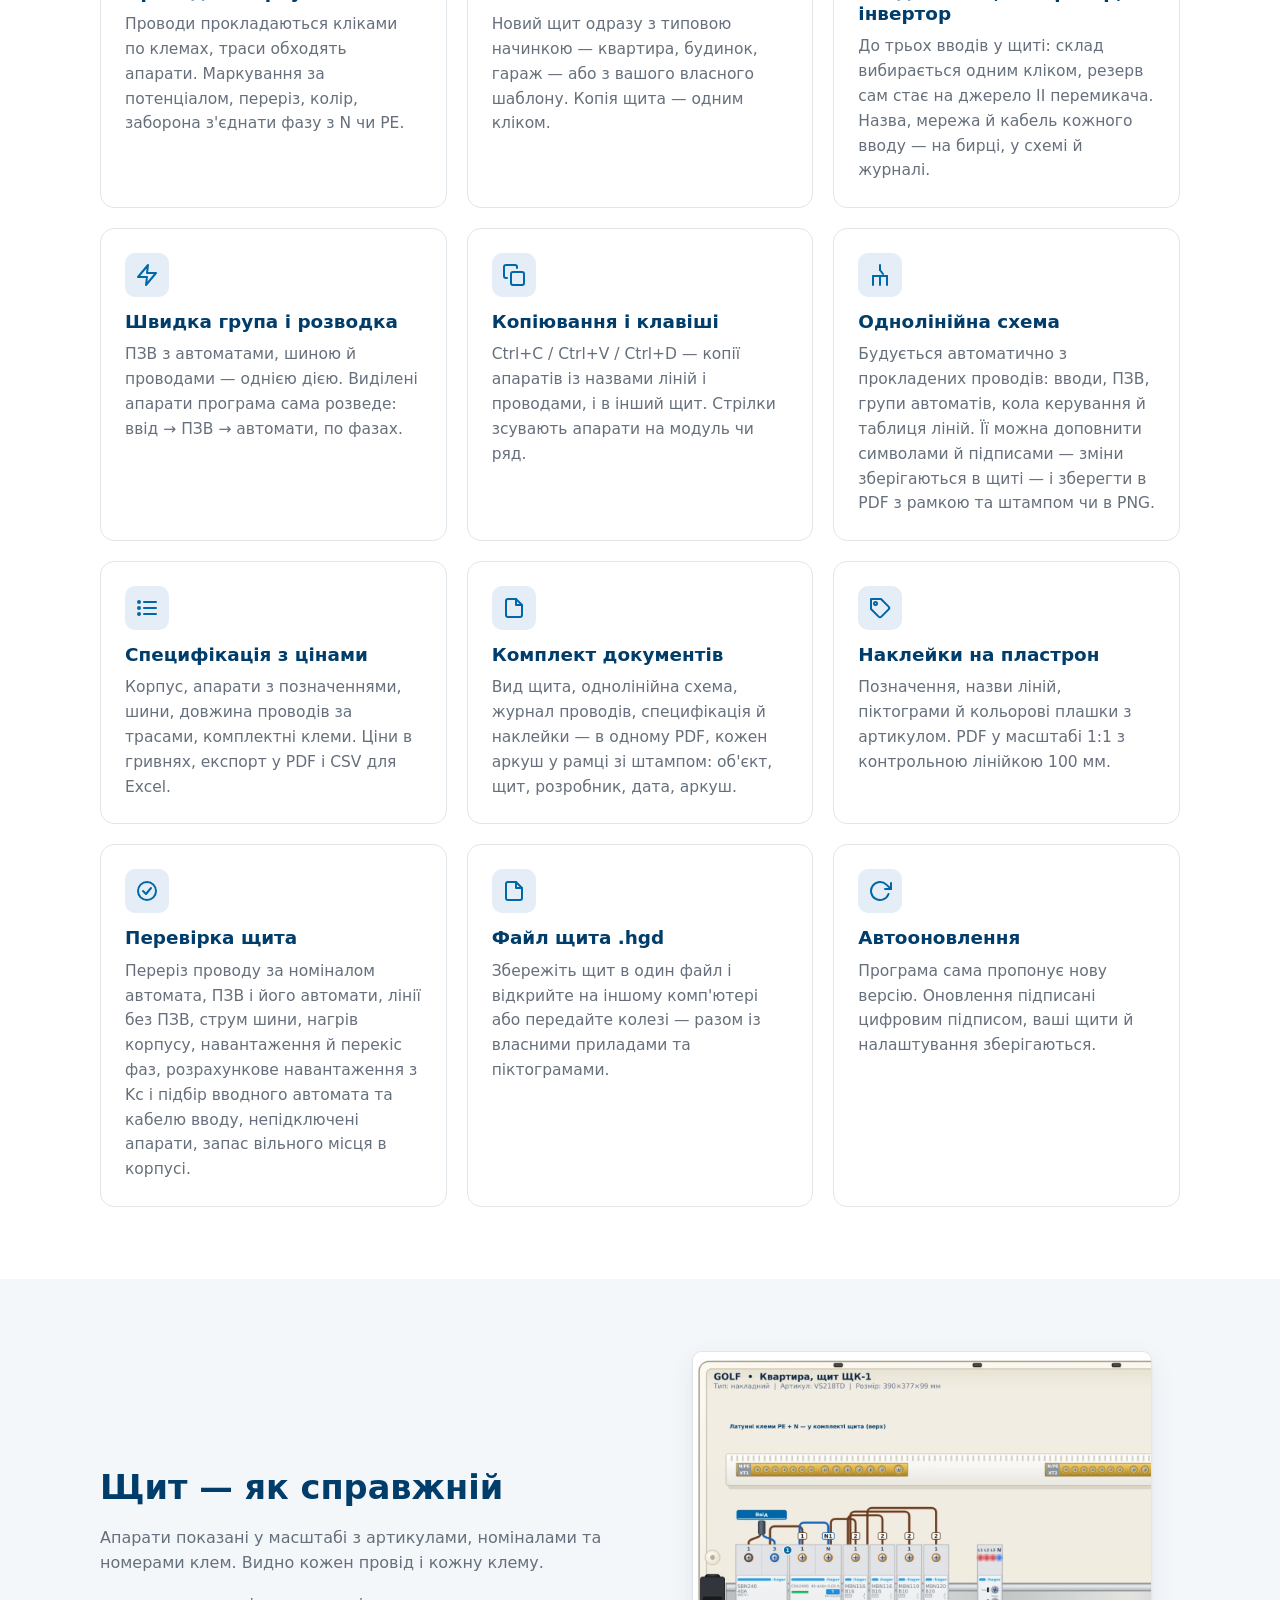
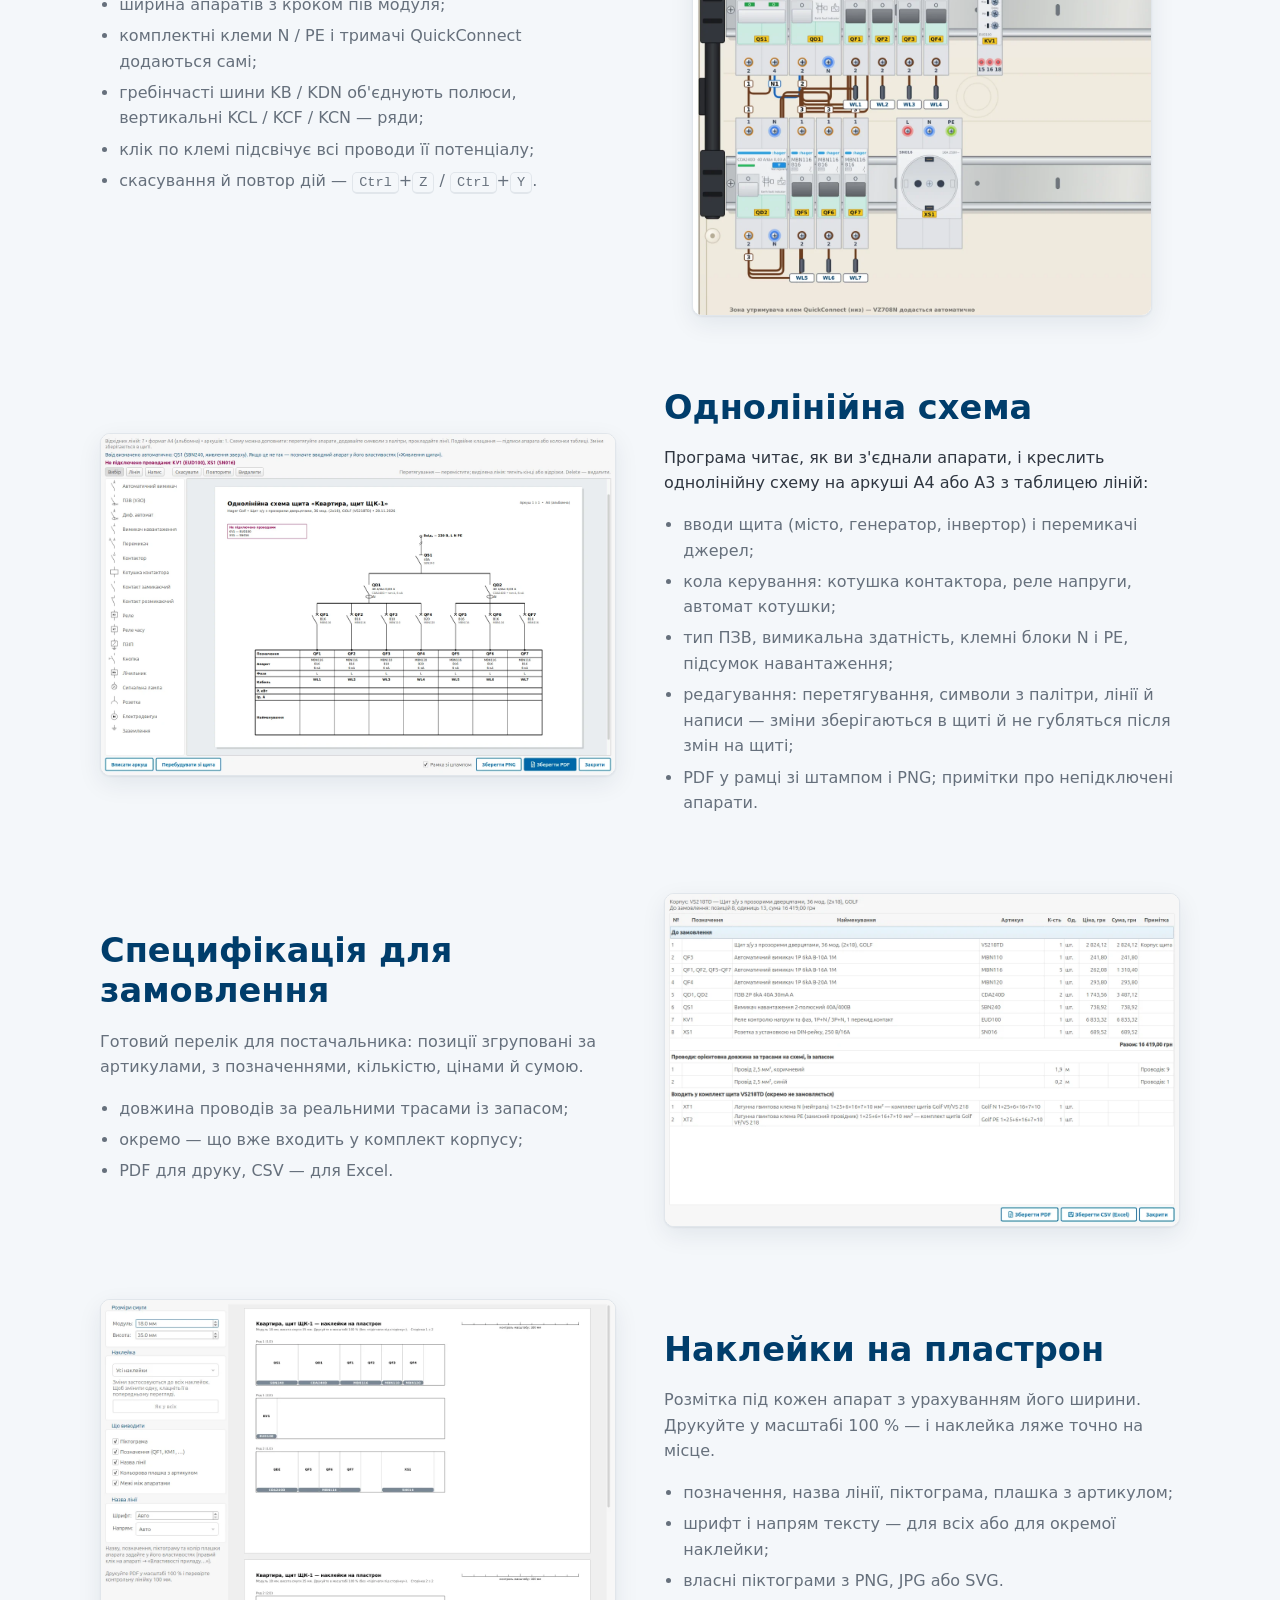
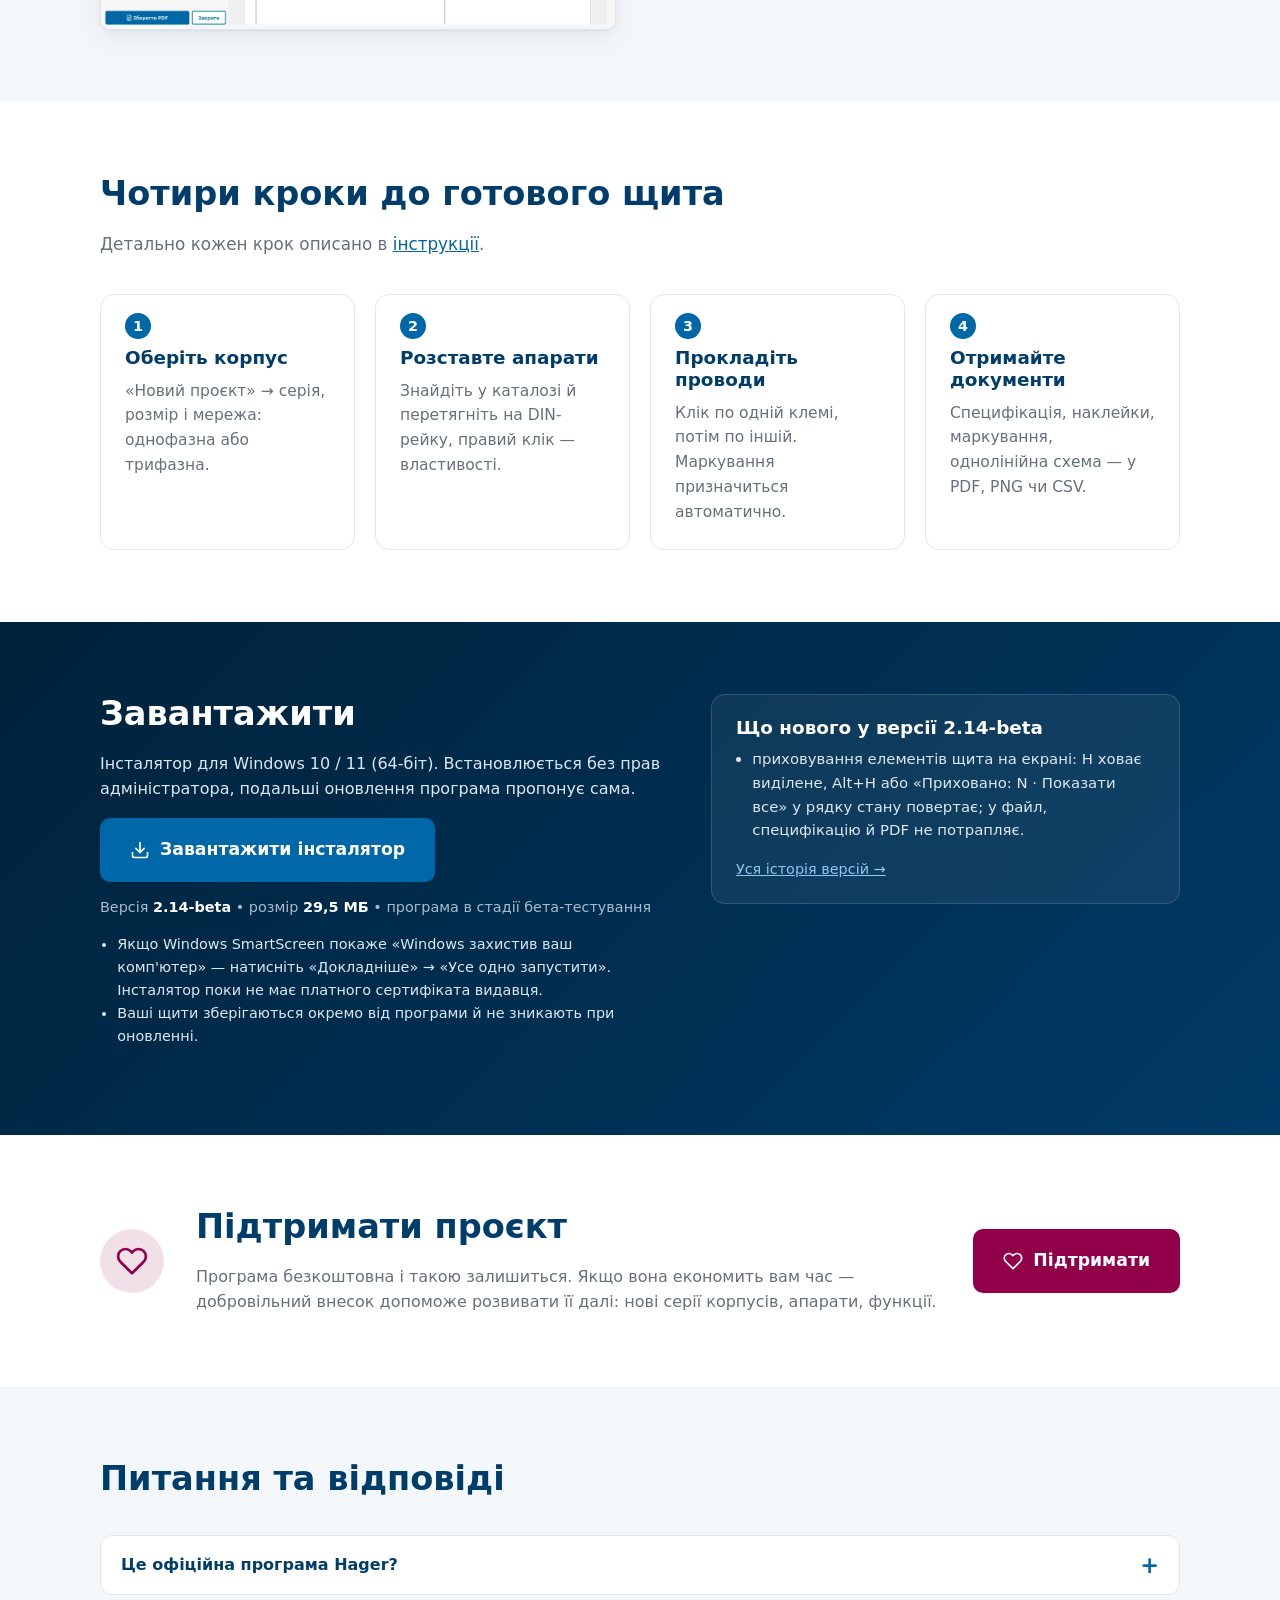
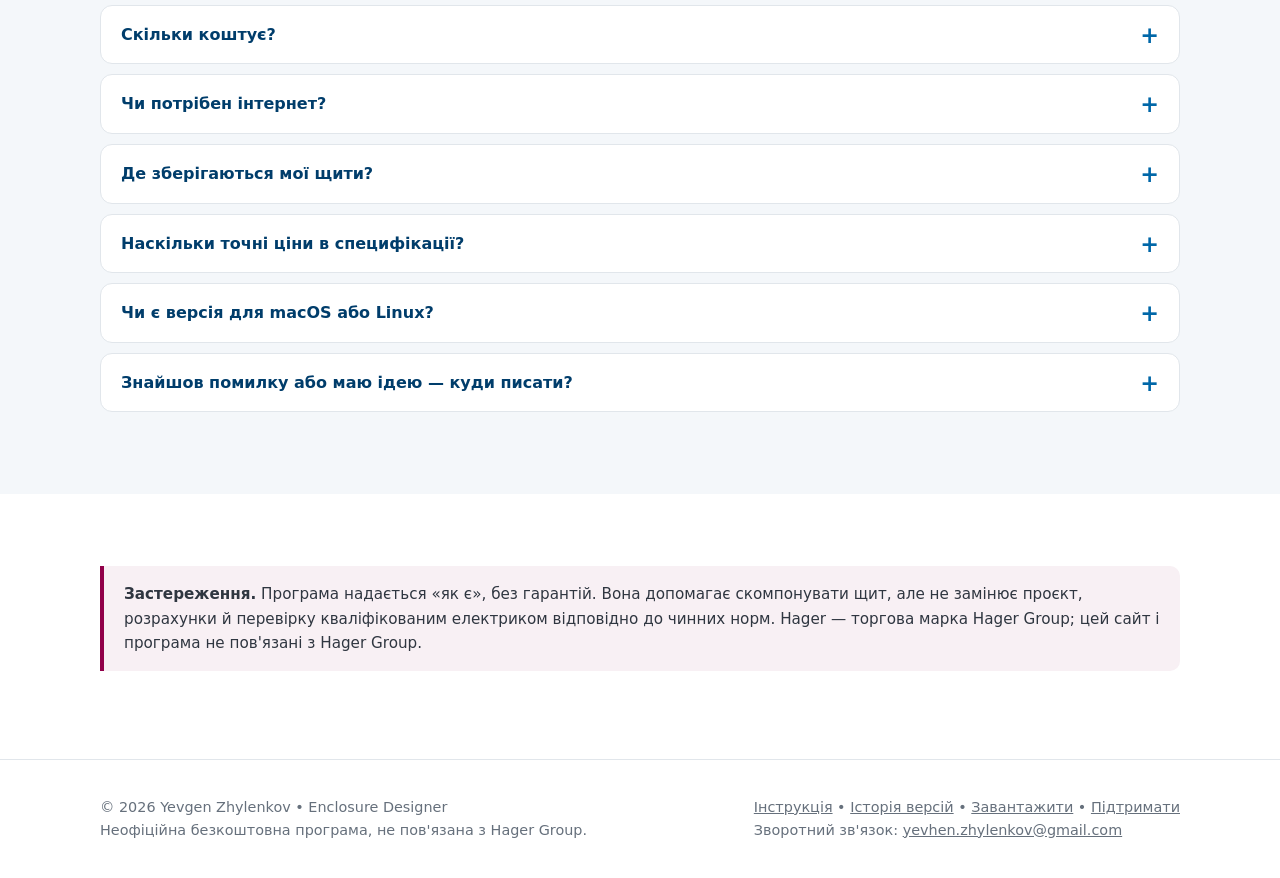
==== commit d0fcae76: "Оновлення сайту" ====
--- a/index.html
+++ b/index.html
@@ -16,6 +16,8 @@
 <meta property="og:url" content="https://yevgenzhylenkov.github.io/enclosure-designer-releases/">
 <meta property="og:image" content="https://yevgenzhylenkov.github.io/enclosure-designer-releases/assets/img/og.png">
 <meta name="theme-color" content="#0067a8">
+<meta name="google-site-verification" content="0Ppe25AtgiL7wlejbKgXQ68NfMv2QieCdfnxO4yxT3c">
+<script type="application/ld+json">{"@context":"https://schema.org","@type":"SoftwareApplication","name":"Enclosure Designer (Конструктор щитів)","description":"Безкоштовна програма для Windows: компонування модульних щитів Hager, проводи з маркуванням, специфікація з цінами, наклейки на пластрон, однолінійна схема. Неофіційна, від інженера для інженерів.","applicationCategory":"DesignApplication","operatingSystem":"Windows 10, Windows 11","inLanguage":"uk","url":"https://yevgenzhylenkov.github.io/enclosure-designer-releases/","image":"https://yevgenzhylenkov.github.io/enclosure-designer-releases/assets/img/og.png","downloadUrl":"https://github.com/YevgenZhylenkov/enclosure-designer-releases/releases/download/v2.14-beta/EnclosureDesigner-Setup-2.14-beta.exe","offers":{"@type":"Offer","price":"0","priceCurrency":"UAH"},"author":{"@type":"Person","name":"Yevgen Zhylenkov"},"softwareVersion":"2.14-beta"}</script>
 <link rel="stylesheet" href="assets/style.css?v=74186f28">
 </head>
 <body>
@@ -44,11 +46,11 @@
       <p class="lead">Зберіть модульний електрощит на екрані: корпус, апарати на DIN-рейках, проводи з маркуванням —
         і отримайте специфікацію з цінами та наклейки на пластрон за кілька хвилин.</p>
       <div class="cta">
-        <a class="btn big" href="https://github.com/YevgenZhylenkov/enclosure-designer-releases/releases/download/v2.13-beta/EnclosureDesigner-Setup-2.13-beta.exe"><svg viewBox="0 0 24 24" fill="none" stroke="currentColor" stroke-width="2" stroke-linecap="round" stroke-linejoin="round" aria-hidden="true"><path d="M21 15v4a2 2 0 0 1-2 2H5a2 2 0 0 1-2-2v-4"/><polyline points="7 10 12 15 17 10"/><line x1="12" y1="15" x2="12" y2="3"/></svg>Завантажити для Windows</a>
+        <a class="btn big" href="https://github.com/YevgenZhylenkov/enclosure-designer-releases/releases/download/v2.14-beta/EnclosureDesigner-Setup-2.14-beta.exe"><svg viewBox="0 0 24 24" fill="none" stroke="currentColor" stroke-width="2" stroke-linecap="round" stroke-linejoin="round" aria-hidden="true"><path d="M21 15v4a2 2 0 0 1-2 2H5a2 2 0 0 1-2-2v-4"/><polyline points="7 10 12 15 17 10"/><line x1="12" y1="15" x2="12" y2="3"/></svg>Завантажити для Windows</a>
         <a class="btn big ghost" href="guide/">Інструкція</a>
       </div>
       <p class="meta">
-        Версія <b>2.13-beta</b>         • <b>29,5 МБ</b>        • без реєстрації • без прав адміністратора
+        Версія <b>2.14-beta</b>         • <b>29,5 МБ</b>        • без реєстрації • без прав адміністратора
       </p>
       <p class="beta"><b>Програма ще в розробці (бета-версія).</b> Можливі помилки, збої та неточності — у каталозі,
         цінах, схемах і розрахунках. Перевіряйте результат і <a href="mailto:yevhen.zhylenkov@gmail.com">повідомляйте про
@@ -183,10 +185,10 @@
       <p>Інсталятор для Windows 10 / 11 (64-біт). Встановлюється без прав адміністратора, подальші оновлення програма
         пропонує сама.</p>
       <div class="cta">
-        <a class="btn big" href="https://github.com/YevgenZhylenkov/enclosure-designer-releases/releases/download/v2.13-beta/EnclosureDesigner-Setup-2.13-beta.exe"><svg viewBox="0 0 24 24" fill="none" stroke="currentColor" stroke-width="2" stroke-linecap="round" stroke-linejoin="round" aria-hidden="true"><path d="M21 15v4a2 2 0 0 1-2 2H5a2 2 0 0 1-2-2v-4"/><polyline points="7 10 12 15 17 10"/><line x1="12" y1="15" x2="12" y2="3"/></svg>Завантажити інсталятор</a>
+        <a class="btn big" href="https://github.com/YevgenZhylenkov/enclosure-designer-releases/releases/download/v2.14-beta/EnclosureDesigner-Setup-2.14-beta.exe"><svg viewBox="0 0 24 24" fill="none" stroke="currentColor" stroke-width="2" stroke-linecap="round" stroke-linejoin="round" aria-hidden="true"><path d="M21 15v4a2 2 0 0 1-2 2H5a2 2 0 0 1-2-2v-4"/><polyline points="7 10 12 15 17 10"/><line x1="12" y1="15" x2="12" y2="3"/></svg>Завантажити інсталятор</a>
       </div>
       <p class="meta">
-        Версія <b>2.13-beta</b>         • розмір <b>29,5 МБ</b>        • програма в стадії бета-тестування
+        Версія <b>2.14-beta</b>         • розмір <b>29,5 МБ</b>        • програма в стадії бета-тестування
       </p>
       <ul class="small">
         <li>Якщо Windows SmartScreen покаже «Windows захистив ваш комп'ютер» — натисніть «Докладніше» → «Усе одно запустити».
@@ -195,8 +197,8 @@
       </ul>
     </div>
         <div class="notes">
-      <h3>Що нового у версії 2.13-beta</h3>
-      <ul><li>щити Univers N (навісні й на підлогу): блоки з рейками, несучі шини, наклейки, зовнішній вигляд і специфікація;</li><li>рамка виділення бере блок і несучі шини Univers N лише цілком охоплені, а всередині блока — апарати на рейках;</li><li>виділені блок і шини Univers N помітніші;</li><li>у каталозі — мініатюри апаратів.</li></ul>      <p class="small" style="margin:1em 0 0"><a href="changelog/" style="color:#8cc8f0">Уся історія версій →</a></p>
+      <h3>Що нового у версії 2.14-beta</h3>
+      <ul><li>приховування елементів щита на екрані: H ховає виділене, Alt+H або «Приховано: N · Показати все» у рядку стану повертає; у файл, специфікацію й PDF не потрапляє.</li></ul>      <p class="small" style="margin:1em 0 0"><a href="changelog/" style="color:#8cc8f0">Уся історія версій →</a></p>
     </div>
       </div>
 </section>
@@ -250,7 +252,7 @@
     <div>
       <a href="guide/">Інструкція</a> •
       <a href="changelog/">Історія версій</a> •
-      <a href="https://github.com/YevgenZhylenkov/enclosure-designer-releases/releases/download/v2.13-beta/EnclosureDesigner-Setup-2.13-beta.exe">Завантажити</a> •
+      <a href="https://github.com/YevgenZhylenkov/enclosure-designer-releases/releases/download/v2.14-beta/EnclosureDesigner-Setup-2.14-beta.exe">Завантажити</a> •
       <a href="https://donatello.to/enclosure_designer" target="_blank" rel="noopener">Підтримати</a><br>
       Зворотний зв'язок: <a href="mailto:yevhen.zhylenkov@gmail.com">yevhen.zhylenkov@gmail.com</a>
     </div>
